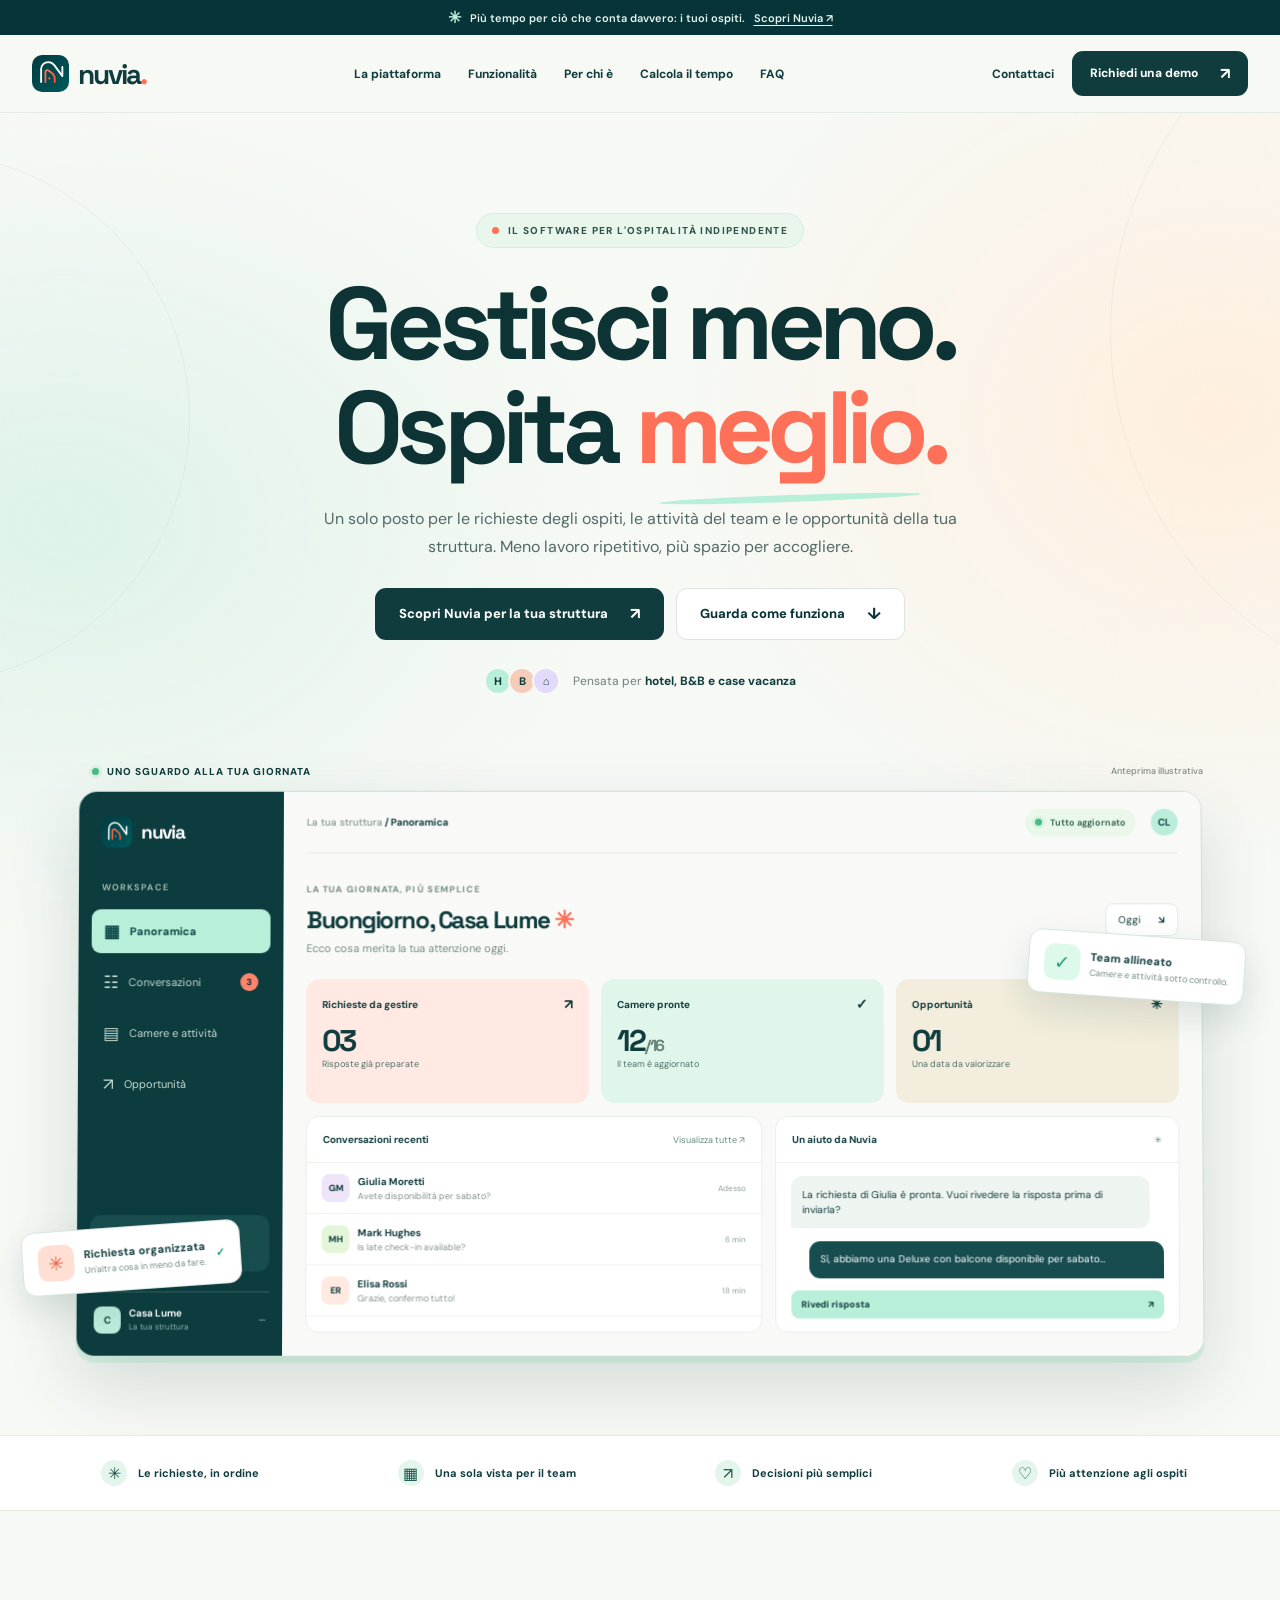
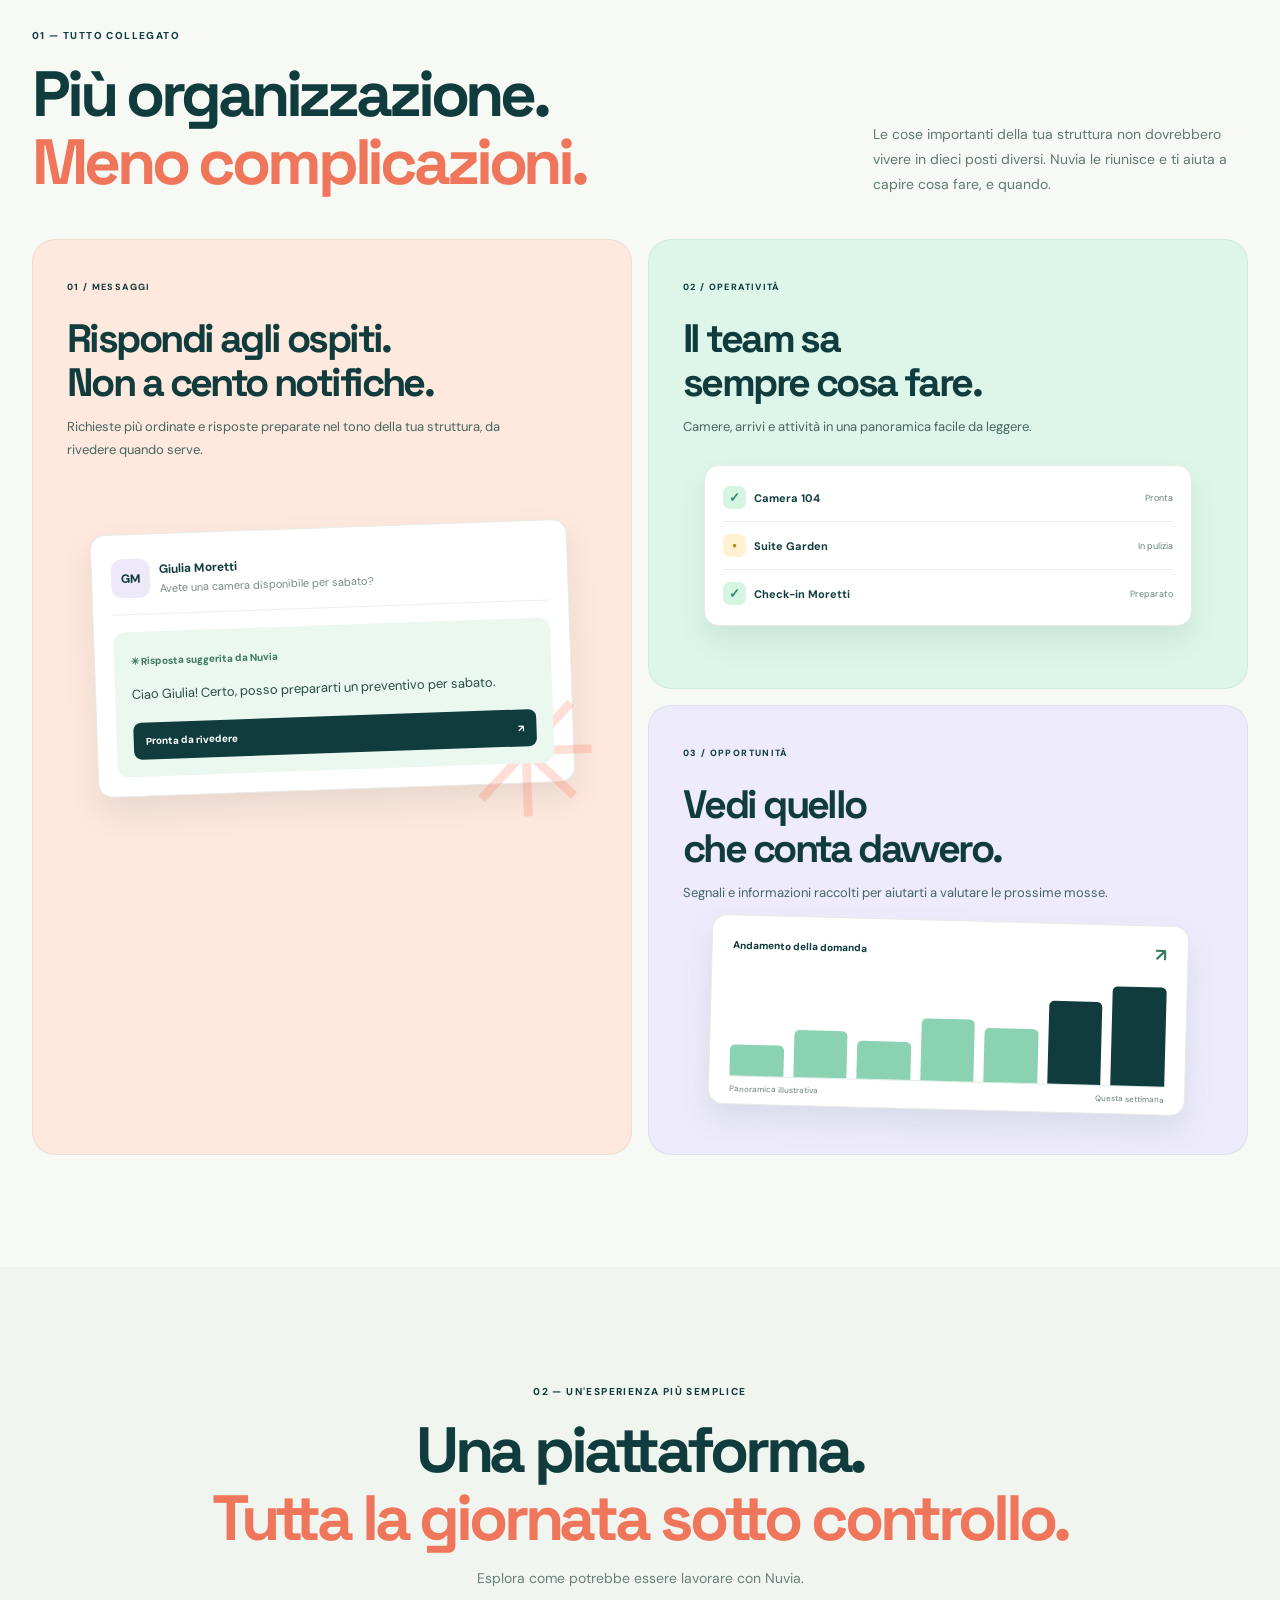
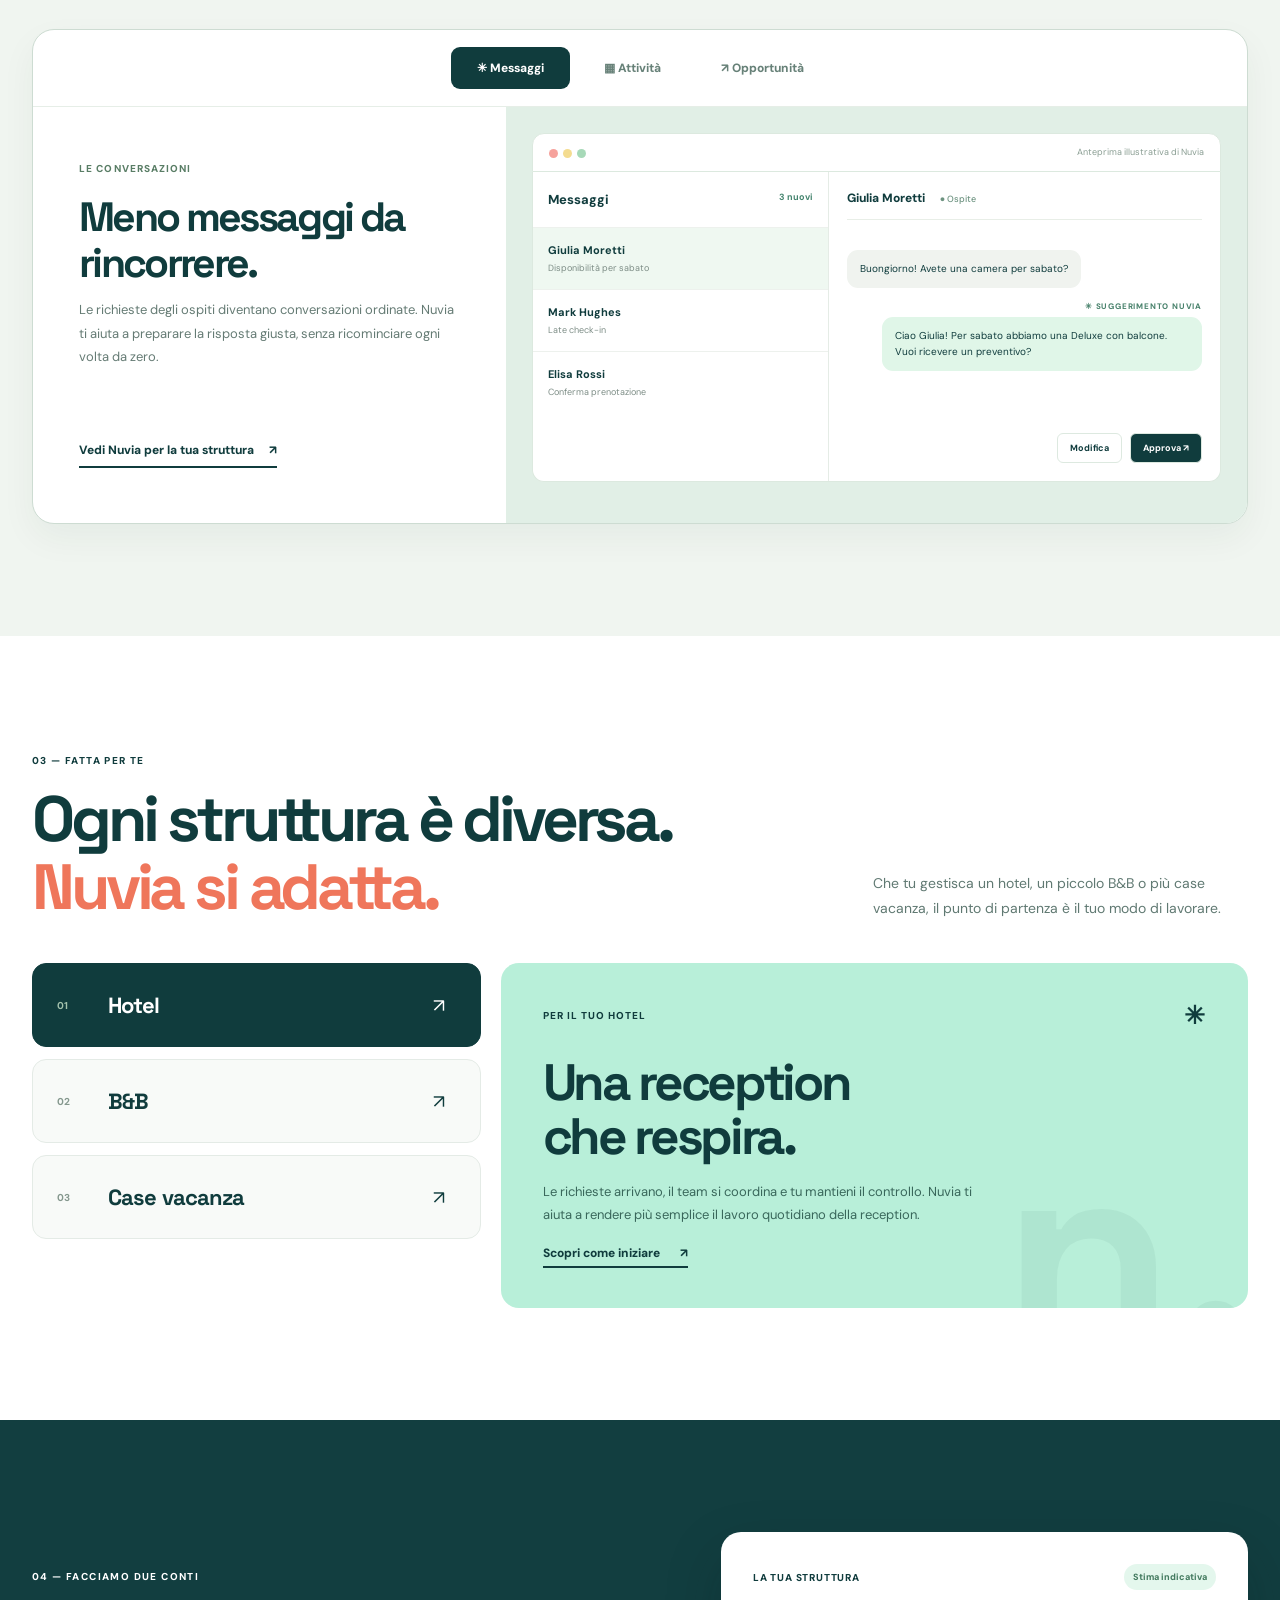
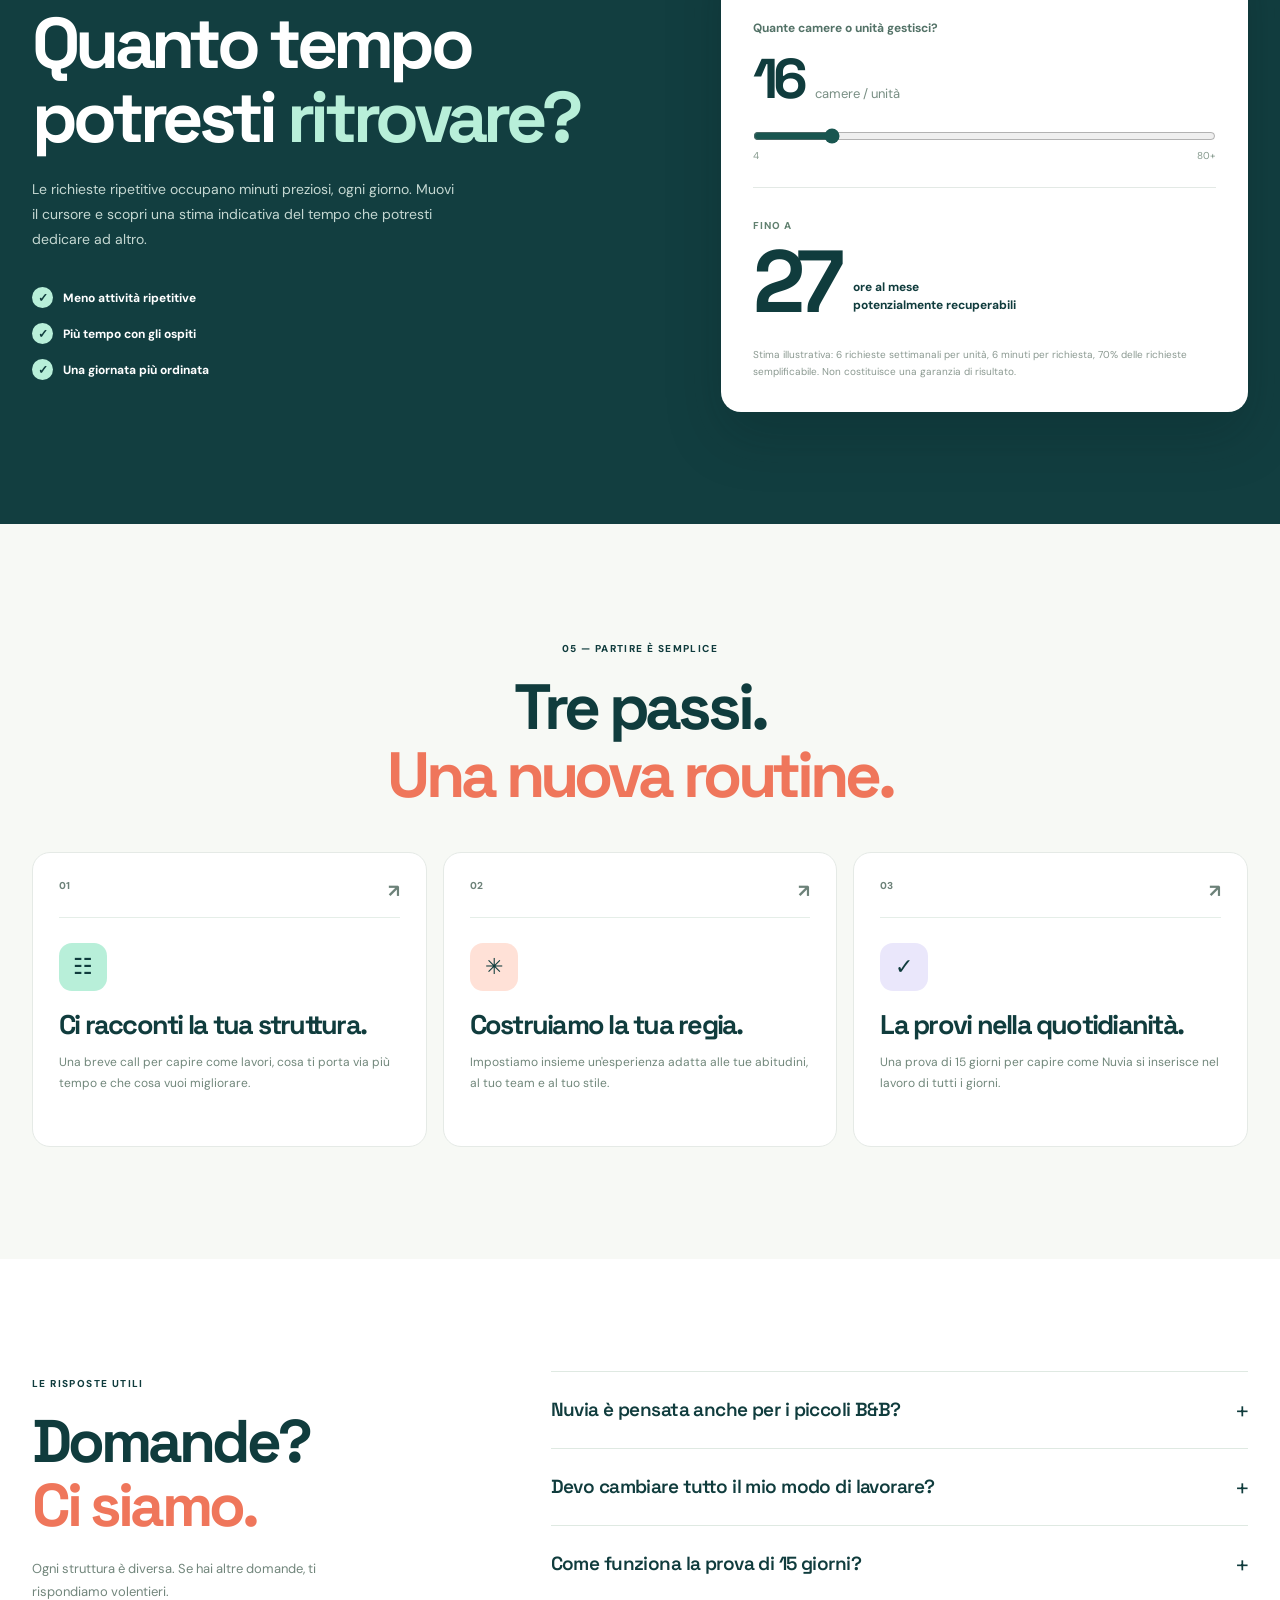
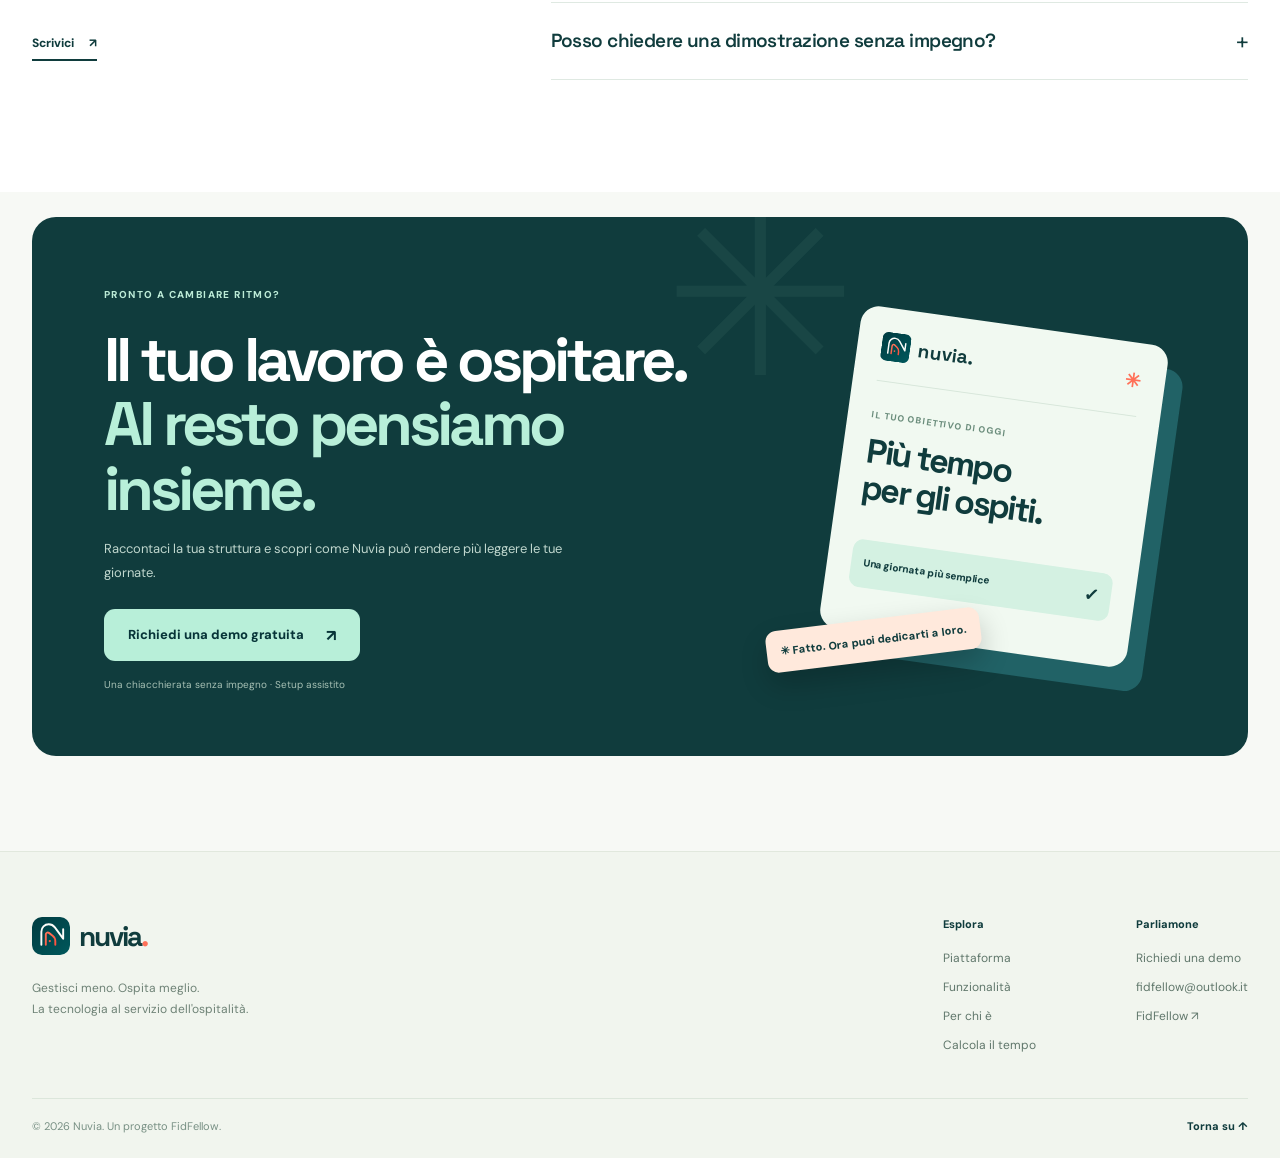
==== nuvia/index.html @ 6b087383 "feat(nuvia): complete Jet HR-inspired landing page redesign" ====
<!doctype html>
<html lang="it">
<head>
  <meta charset="utf-8">
  <meta name="viewport" content="width=device-width,initial-scale=1">
  <meta name="theme-color" content="#f7f9f5">
  <meta name="description" content="Nuvia semplifica la gestione di hotel, B&B e case vacanza. Meno richieste ripetitive, più tempo per i tuoi ospiti. Scopri la piattaforma e richiedi una demo.">
  <title>Nuvia — Gestisci meno. Ospita meglio.</title>
  <meta property="og:title" content="Nuvia — Gestisci meno. Ospita meglio.">
  <meta property="og:description" content="Una regia più semplice per messaggi, camere e attività della tua struttura.">
  <meta property="og:type" content="website">
  <link rel="icon" type="image/svg+xml" href="assets/nuvia-logo.svg">
  <link rel="preconnect" href="https://fonts.googleapis.com">
  <link rel="preconnect" href="https://fonts.gstatic.com" crossorigin>
  <link href="https://fonts.googleapis.com/css2?family=DM+Sans:wght@400;500;600;700;800&family=Space+Grotesk:wght@400;500;600;700&display=swap" rel="stylesheet">
  <style>
:root{--ink:#103c3d;--ink-deep:#073438;--text:#173c3f;--paper:#f7f9f5;--white:#fff;--coral:#ff7058;--mint:#b8efd9;--cream:#f7f4e7;--lilac:#e9e4fc;--muted:#627979;--line:#dce6e0;--radius:22px;--shadow:0 24px 80px rgba(4,45,45,.12)}
*{box-sizing:border-box}html{scroll-behavior:smooth;scroll-padding-top:100px}body{margin:0;color:var(--ink);background:var(--paper);font-family:'DM Sans',sans-serif;-webkit-font-smoothing:antialiased}button,input{font:inherit}button,a{-webkit-tap-highlight-color:transparent}a{color:inherit;text-decoration:none}button{cursor:pointer}button:focus-visible,a:focus-visible,input:focus-visible,summary:focus-visible{outline:3px solid var(--coral);outline-offset:4px}h1,h2,h3,p{margin-top:0}h1,h2,h3{font-family:'Space Grotesk',sans-serif;letter-spacing:-.065em}::selection{background:var(--mint);color:var(--ink)}.container{width:min(1220px,calc(100% - 64px));margin-inline:auto}.skip-link{position:absolute;left:12px;top:-65px;z-index:100;padding:12px 18px;background:white}.skip-link:focus{top:12px}.announcement{min-height:35px;display:flex;align-items:center;justify-content:center;gap:9px;padding:6px 20px;background:var(--ink-deep);color:#e5f4ed;font-size:11px;font-weight:600;text-align:center}.announcement a{text-decoration:underline;text-underline-offset:3px}.sparkle{color:var(--mint);font-size:16px}.header{height:78px;position:sticky;top:0;z-index:50;background:rgba(247,249,245,.95);border-bottom:1px solid #e3ebe4;backdrop-filter:blur(18px)}.nav-wrap{height:100%;display:flex;align-items:center;justify-content:space-between;gap:22px}.brand{display:inline-flex;align-items:center;gap:9px;flex-shrink:0}.brand img{display:block;border-radius:10px}.brand>span{font-family:'Space Grotesk',sans-serif;font-weight:700;font-size:28px;letter-spacing:-.075em}.brand-dot{color:var(--coral)}.site-nav{display:flex;align-items:center;gap:27px}.site-nav a,.nav-contact{font-size:12px;font-weight:700;white-space:nowrap}.site-nav a:hover,.nav-contact:hover,.footer a:hover{color:#ee644d}.nav-actions{display:flex;align-items:center;gap:18px}.button{display:inline-flex;align-items:center;justify-content:center;gap:22px;border:1px solid transparent;border-radius:11px;padding:12px 17px;font-size:12px;font-weight:800;line-height:1.2;transition:transform .2s,box-shadow .2s,background .2s;white-space:nowrap}.button:hover{transform:translateY(-2px);box-shadow:0 9px 20px rgba(2,38,37,.14)}.button span{font-size:16px}.button-dark{background:var(--ink);color:#fff}.button-light{background:var(--mint);color:var(--ink-deep)}.button-quiet{color:var(--ink-deep);border-color:var(--line);background:#fff}.button-large{min-height:52px;padding:14px 23px;font-size:13px}.menu-toggle{display:none}.hero{position:relative;padding-top:100px;overflow:hidden;background:radial-gradient(ellipse at 5% 31%,#def3e8 0,transparent 32%),radial-gradient(ellipse at 95% 23%,#ffefdf 0,transparent 31%),#f7f9f5}.hero-orbit{position:absolute;pointer-events:none;border:1px solid rgba(30,82,71,.06);border-radius:50%}.hero-orbit-1{width:530px;height:530px;left:-340px;top:40px}.hero-orbit-2{width:740px;height:740px;right:-570px;top:-150px}.hero-content{position:relative;z-index:1;max-width:990px;text-align:center}.eyebrow{font-size:10px;letter-spacing:.14em;font-weight:800}.hero-eyebrow{display:inline-flex;align-items:center;gap:9px;padding:10px 15px;background:#e8f6ec;border:1px solid #d6eedf;border-radius:99px;color:#31534b}.eyebrow-pip{width:7px;height:7px;border-radius:50%;background:var(--coral)}.hero h1{margin:24px 0 24px;font-size:clamp(57px,8vw,107px);line-height:1.02;font-weight:700;color:#0d3334}.hero h1>span{display:inline-block}.hero h1 em{font-style:normal;color:var(--coral);position:relative}.hero h1 em:after{content:'';position:absolute;bottom:-9px;left:8%;width:84%;height:7px;border-radius:100%;background:var(--mint);transform:rotate(-2deg)}.hero-subtitle{max-width:660px;margin:0 auto 27px;color:#526a67;font-size:16px;line-height:1.75}.hero-ctas{display:flex;justify-content:center;gap:12px;flex-wrap:wrap}.hero-note{display:flex;align-items:center;justify-content:center;gap:13px;margin:27px auto 0;color:#6e807b;font-size:12px}.hero-note strong{color:var(--ink)}.hero-note-icons{display:flex;padding-left:4px}.hero-note-icons span{display:grid;place-items:center;width:28px;height:28px;margin-left:-4px;border:2px solid var(--paper);border-radius:50%;color:var(--ink);background:var(--mint);font-weight:800;font-size:11px}.hero-note-icons span:nth-child(2){background:#f5cbba}.hero-note-icons span:nth-child(3){background:#e3d9fb}.visual-container{position:relative;z-index:2;margin-top:70px;padding:0 45px 80px;max-width:1300px}.visual-tag{display:flex;align-items:center;gap:8px;margin:0 0 12px 15px;font-size:10px;letter-spacing:.1em;font-weight:800}.illustrative{margin-left:auto;color:#7b8d84;font-size:9px;letter-spacing:0;font-weight:500}.live-dot{width:7px;height:7px;display:inline-block;flex-shrink:0;background:#46bb86;border-radius:50%;box-shadow:0 0 0 3px rgba(70,187,134,.1)}.app-window{display:grid;grid-template-columns:205px minmax(0,1fr);min-height:500px;border:1px solid #cdded6;border-radius:19px;background:#fff;box-shadow:0 28px 70px rgba(25,66,64,.16),0 6px 0 #daf5e4;overflow:hidden;transform:perspective(1800px) rotateX(1deg)}.app-sidebar{display:flex;flex-direction:column;gap:7px;padding:20px 13px;background:#0d3c3f;color:white}.app-sidebar-brand{display:flex;align-items:center;gap:9px;padding:5px 9px 27px;font-family:'Space Grotesk';font-size:19px;font-weight:700;letter-spacing:-.07em}.app-sidebar-brand img{border-radius:8px}.app-label{padding:0 10px 9px;color:#98b7aa;font-size:9px;letter-spacing:.12em;font-weight:700}.app-nav-item{display:flex;align-items:center;gap:10px;padding:11px 12px;border-radius:9px;font-size:11px;color:#c3d9d0}.app-nav-item.active{color:#0c4847;background:var(--mint);font-weight:800}.app-nav-icon{font-size:17px}.app-nav-item small{margin-left:auto;background:#fd846d;color:#102f31;border-radius:12px;padding:3px 6px;font-weight:800}.app-sidebar-spacer{flex:1}.app-side-help{display:flex;gap:9px;padding:12px;border-radius:11px;color:#bfd8ce;background:#184d4f;font-size:10px;line-height:1.45}.app-help-icon{font-size:22px;color:var(--mint)}.app-side-help strong{color:white}.app-account{display:flex;align-items:center;gap:8px;border-top:1px solid #346162;margin-top:13px;padding:14px 4px 2px;font-size:10px}.app-account-avatar,.toolbar-avatar{display:grid;place-items:center;width:27px;height:27px;border-radius:8px;color:#194744;background:#bbeddd;font-weight:800}.app-account span:nth-child(2){display:flex;flex-direction:column;gap:2px}.app-account small{color:#8ab3ab}.app-settings{margin-left:auto}.app-main{min-width:0;padding:0 23px 23px;background:#f9faf8}.app-toolbar{display:flex;justify-content:space-between;align-items:center;height:62px;border-bottom:1px solid #e4eae5;font-size:10px;font-weight:700}.breadcrumb{color:#81938d;font-weight:500}.app-toolbar-right{display:flex;gap:15px;align-items:center}.toolbar-pill{display:flex;align-items:center;gap:8px;padding:8px 10px;background:#e9f8eb;border-radius:99px;color:#3d6957;font-size:9px}.toolbar-avatar{border-radius:50%;font-size:10px}.app-greeting{display:flex;align-items:center;justify-content:space-between;margin:30px 0 24px}.app-overline{margin-bottom:9px;font-size:9px;letter-spacing:.12em;font-weight:800;color:#778e85}.app-greeting h2{margin:0 0 6px;font-size:24px;letter-spacing:-.06em}.app-greeting p{margin:0;font-size:11px;color:#768c82}.wave{color:var(--coral)}.app-today{align-self:center;padding:9px 12px;background:#fff;border:1px solid #e1e9e3;border-radius:8px;font-size:10px}.app-today b{margin-left:15px}.app-metrics{display:grid;grid-template-columns:repeat(3,minmax(0,1fr));gap:12px}.metric{display:flex;flex-direction:column;min-height:124px;padding:16px;border-radius:13px}.metric-coral{background:#ffe9e2}.metric-mint{background:#e1f6ea}.metric-cream{background:#f2eddd}.metric>span{display:flex;justify-content:space-between;align-items:center;font-size:10px;font-weight:700}.metric>span b{font-size:14px}.metric strong{margin:13px 0 2px;font-family:'Space Grotesk';font-size:30px;letter-spacing:-.06em;line-height:1}.metric strong span{font-size:16px;color:#64847b}.metric small{font-size:9px;color:#53716b}.app-bottom{display:grid;grid-template-columns:1.13fr 1fr;gap:13px;margin-top:13px}.app-conversations,.app-assistant{background:#fff;border:1px solid #e9efea;border-radius:13px;overflow:hidden;min-width:0}.app-panel-title{display:flex;align-items:center;justify-content:space-between;gap:8px;padding:16px;border-bottom:1px solid #edf0ed;font-size:10px}.app-panel-title>span{font-size:9px;color:#638c7c}.conversation-row{display:flex;align-items:center;gap:8px;padding:11px 15px;border-bottom:1px solid #f1f3f0}.conversation-row>span:nth-child(2){display:flex;flex-direction:column;gap:2px;min-width:0}.conversation-row b{font-size:10px}.conversation-row small{font-size:9px;color:#82918a;white-space:nowrap;overflow:hidden;text-overflow:ellipsis;max-width:200px}.guest-initials{display:grid;place-items:center;width:28px;height:28px;flex-shrink:0;border-radius:8px;font-size:9px;font-weight:800}.lilac{background:#eee5f8}.lime{background:#e4f6d8}.blush{background:#ffe9e1}.guest-time{margin-left:auto;font-size:8px;color:#8da096}.app-assistant{padding-bottom:13px}.assistant-message{max-width:89%;margin:13px 15px;padding:11px;border-radius:11px 11px 11px 0;background:#eef4ef;font-size:10px;line-height:1.5}.assistant-reply{max-width:88%;margin:0 15px 12px auto;padding:11px;border-radius:11px 11px 0 11px;background:#174d4f;color:#fff;font-size:10px;line-height:1.45}.assistant-action{display:flex;justify-content:space-between;margin:0 15px;padding:8px 10px;background:#b8efd9;border-radius:8px;font-size:9px;font-weight:800}.floating-card{position:absolute;display:flex;align-items:center;gap:10px;padding:13px 15px;background:#fff;border:1px solid #d6e6dd;border-radius:13px;box-shadow:0 14px 36px rgba(17,60,56,.13);font-size:11px}.floating-card-left{left:-10px;bottom:145px;transform:rotate(-4deg)}.floating-card-right{right:3px;top:170px;transform:rotate(4deg)}.floating-icon{display:grid;place-items:center;width:36px;height:36px;flex-shrink:0;border-radius:10px;background:#ffded3;color:#e76146;font-size:19px}.mint-icon{background:#ddf9e9;color:#209a71}.floating-card>span:nth-child(2){display:flex;flex-direction:column;gap:3px}.floating-card small{color:#758c80;font-size:9px}.floating-check{color:#1c9b70;font-weight:800}.quick-benefits{border-top:1px solid #e8eae3;border-bottom:1px solid #e8eae3;background:white}.quick-benefits-grid{display:grid;grid-template-columns:repeat(4,1fr);gap:10px;padding-block:24px}.quick-benefits-grid div{display:flex;gap:11px;align-items:center;justify-content:center;font-size:11px}.quick-benefits-grid span{display:grid;place-items:center;width:26px;height:26px;border-radius:50%;background:#e4f5eb;color:#17534b;font-size:16px}.section{padding:112px 0;scroll-margin-top:80px}.section-heading{margin-bottom:42px}.section-heading h2{font-size:clamp(39px,5vw,67px);line-height:1.06;margin:17px 0 0}.accent-type{color:#ef765b}.split-heading{display:grid;grid-template-columns:1.25fr .6fr;align-items:end;gap:60px}.split-heading>p{margin:0;color:#607972;font-size:14px;line-height:1.8}.feature-grid{display:grid;grid-template-columns:1fr 1fr;gap:16px}.feature-card{position:relative;overflow:hidden;min-height:450px;padding:34px 34px 0;border:1px solid rgba(18,75,59,.07);border-radius:23px}.feature-card-large{grid-row:span 2;min-height:750px}.coral-card{background:#ffe8dd}.mint-card{background:#def6ea}.lavender-card{background:#eeebfc}.feature-card-copy{position:relative;z-index:2}.feature-number{font-size:9px;letter-spacing:.15em;font-weight:800}.feature-card h3{margin:22px 0 12px;font-size:clamp(30px,3.1vw,43px);line-height:1.1}.feature-card p{max-width:450px;color:#446661;font-size:13px;line-height:1.75}.feature-visual{position:relative;background:white;border:1px solid #e9eae6;border-radius:15px;box-shadow:0 15px 30px rgba(34,82,75,.1)}.feature-message{width:90%;margin:65px auto 0;padding:19px;transform:rotate(-2deg)}.mini-message{display:flex;align-items:center;gap:9px;border-bottom:1px solid #eef0ec;padding:5px 0 16px}.mini-avatar{display:grid;place-items:center;width:39px;height:39px;border-radius:11px;background:#eee9f9;font-size:12px;font-weight:800}.mini-message>div:nth-child(2){display:flex;flex-direction:column;gap:4px}.mini-message b{font-size:12px}.mini-message small{font-size:11px;color:#768a81}.mini-answer{margin-top:17px;padding:17px;border-radius:12px;background:#ebf8f0}.mini-answer>span{color:#3d7b5f;font-size:10px;font-weight:800}.mini-answer p{font-size:13px;color:#2a4c42;line-height:1.7;margin:14px 0 17px}.mini-answer-action{display:flex;justify-content:space-between;background:var(--ink);color:#fff;font-size:10px;font-weight:800;border-radius:8px;padding:12px}.feature-card-large .feature-visual:after{content:'✳';position:absolute;right:-28px;bottom:-90px;font-size:180px;color:rgba(255,111,80,.23);z-index:-1}.mini-tasks{margin:26px auto 0;width:92%;padding:8px 18px}.mini-tasks>div{display:flex;align-items:center;gap:8px;border-bottom:1px solid #e7eee8;padding:12px 0}.mini-tasks>div:last-child{border-bottom:0}.mini-tasks span{display:grid;place-items:center;width:23px;height:23px;border-radius:7px;background:#d5f5e2;color:#248b6a;font-size:13px;font-weight:800}.mini-tasks span.pending{background:#fff1d1;color:#b38a22}.mini-tasks b{font-size:11px}.mini-tasks small{margin-left:auto;color:#648275;font-size:9px}.chart-mini{max-width:90%;margin:15px auto 0;padding:17px 20px 10px;transform:rotate(1.5deg)}.chart-heading,.chart-footer{display:flex;justify-content:space-between;align-items:center;font-size:10px;font-weight:800}.chart-heading b{font-size:18px;color:#387d5e}.bar-chart{height:105px;margin-top:15px;display:flex;align-items:end;justify-content:space-between;gap:10px;border-bottom:1px solid #dfebe6}.bar-chart i{width:100%;height:var(--h);background:#8bd2b3;border-radius:5px 5px 0 0}.bar-chart i:nth-last-child(-n+2){background:var(--ink)}.chart-footer{font-size:8px;color:#7d9085;margin-top:7px;font-weight:500}.center-heading{text-align:center}.center-heading p{margin:16px 0 0;color:#688078;font-size:14px}.product-section{background:#f0f5f0}.product-demo{overflow:hidden;border-radius:22px;border:1px solid #cddcd2;background:white;box-shadow:0 14px 35px rgba(15,60,43,.05)}.product-tabs{display:flex;justify-content:center;gap:8px;padding:17px;border-bottom:1px solid #e6eee7}.product-tab{border:0;background:transparent;border-radius:9px;padding:13px 26px;font-size:12px;font-weight:800;color:#678178}.product-tab:hover{background:#f0f6f1}.product-tab.selected{color:white;background:var(--ink)}.product-demo-inner{display:grid;grid-template-columns:.78fr 1.22fr;min-height:416px}.demo-copy{padding:55px 46px;display:flex;flex-direction:column;align-items:flex-start}.demo-label{font-size:10px;letter-spacing:.11em;font-weight:800;color:#597d65}.demo-copy h3{margin:20px 0 12px;font-size:clamp(31px,3.2vw,46px);line-height:1.12}.demo-copy p{font-size:13px;line-height:1.8;color:#657b74}.text-link{display:inline-flex;align-items:center;gap:15px;border-bottom:2px solid var(--ink);padding-bottom:8px;font-size:12px;font-weight:800}.demo-copy .text-link{margin-top:auto}.demo-screen{align-self:stretch;padding:26px;background:#e1efe6}.demo-screen-top{height:39px;padding:0 16px;display:flex;justify-content:space-between;align-items:center;background:#fff;border:1px solid #dce9df;border-radius:12px 12px 0 0}.circle{display:inline-block;width:9px;height:9px;border-radius:50%;margin-right:5px}.coral-circle{background:#f6a29c}.yellow-circle{background:#f4dc90}.green-circle{background:#a7d9b8}.demo-screen-top small{font-size:9px;color:#8a9e93}.demo-screen-content{height:310px;overflow:hidden;background:#fff;border:1px solid #dce9df;border-top:0;border-radius:0 0 12px 12px}.conversation-preview{display:grid;grid-template-columns:43% 57%;height:100%}.conversation-preview-list{border-right:1px solid #e5ece6}.conversation-preview-list>strong{display:flex;justify-content:space-between;padding:19px 15px;font-size:13px}.conversation-preview-list>strong span{color:#44846e;font-size:9px}.preview-list-item{display:flex;flex-direction:column;gap:5px;padding:15px;border-top:1px solid #edf1ed}.preview-list-item.selected{background:#eff8f1}.preview-list-item b{font-size:11px}.preview-list-item small{color:#7d8d86;font-size:9px}.conversation-preview-chat{padding:18px;display:flex;flex-direction:column}.chat-contact{padding-bottom:13px;border-bottom:1px solid #e8eee7;font-size:12px;font-weight:800}.chat-contact span{margin-left:12px;color:#6d9380;font-size:9px;font-weight:500}.guest-message,.nuvia-message{max-width:90%;padding:11px 13px;border-radius:11px;font-size:10px;line-height:1.6}.guest-message{margin-top:30px;background:#f0f3ef;align-self:flex-start}.suggestion-label{margin-top:13px;font-size:8px;letter-spacing:.1em;color:#49826c;font-weight:800;align-self:flex-end}.nuvia-message{align-self:flex-end;margin-top:6px;background:#e0f6e8}.chat-buttons{display:flex;align-self:flex-end;gap:8px;margin-top:auto}.chat-buttons span{border:1px solid #dde9e0;border-radius:6px;padding:8px 12px;font-size:9px;font-weight:700}.chat-buttons span:last-child{background:var(--ink);color:white}.table-preview{padding:17px}.table-preview h4{margin:0 0 5px;font-size:16px;font-family:'Space Grotesk'}.table-preview>p{margin:0 0 15px;font-size:10px;color:#7a8f85}.table-row{display:grid;grid-template-columns:1fr 1fr auto;align-items:center;gap:8px;padding:15px;border-radius:9px;margin-bottom:7px;background:#f5f8f4;font-size:11px}.table-row strong{font-weight:700}.table-row small{font-size:10px;color:#70857b}.table-row em{padding:5px 7px;border-radius:6px;font-size:9px;font-style:normal;background:#ddf5e5;color:#2a7d58}.table-row em.pending{background:#fff2d6;color:#9c743c}.insights-preview{height:100%;display:flex;flex-direction:column;padding:20px}.insights-preview h4{font-family:'Space Grotesk';font-size:18px;letter-spacing:-.05em;margin:0 0 5px}.insights-preview p{font-size:11px;color:#7c9188}.insight-badge{display:inline-block;align-self:flex-start;background:#e1f6e7;color:#327454;padding:8px 10px;border-radius:8px;font-size:10px;font-weight:800}.insights-chart{height:130px;display:flex;align-items:flex-end;gap:14px;margin-top:15px;border-bottom:1px solid #dbe8df}.insights-chart i{height:var(--h);flex:1;background:#b4e5cb;border-radius:7px 7px 0 0}.insights-chart i:last-child{background:var(--ink)}.insights-preview>small{margin-top:9px;color:#809387;font-size:9px}.audience-section{background:#fff}.audience-layout{display:grid;grid-template-columns:.75fr 1.25fr;gap:20px}.audience-options{display:flex;flex-direction:column;gap:12px}.audience-tab{display:grid;grid-template-columns:42px 1fr 23px;align-items:center;gap:9px;width:100%;padding:27px 24px;text-align:left;border-radius:14px;border:1px solid #e4ebe6;background:#f8faf8;color:var(--ink);transition:.2s}.audience-tab>span:first-child{font-size:10px;font-weight:700;color:#84978d}.audience-tab strong{font-family:'Space Grotesk';font-size:22px;letter-spacing:-.04em}.audience-arrow{font-size:19px}.audience-tab.selected{background:var(--ink);color:#fff;border-color:var(--ink)}.audience-tab.selected>span:first-child{color:#a3c2ad}.audience-tab:hover{transform:translateX(3px)}.audience-result{position:relative;min-height:345px;overflow:hidden;padding:36px 42px;background:var(--mint);border-radius:18px}.result-top{display:flex;justify-content:space-between;align-items:center;font-size:10px;font-weight:800;letter-spacing:.1em}.result-top span:last-child{font-size:25px}.audience-result h3{position:relative;z-index:1;max-width:390px;margin:24px 0 17px;font-size:clamp(36px,4vw,55px);line-height:1.04}.audience-result p{position:relative;z-index:1;max-width:440px;color:#39675b;font-size:13px;line-height:1.8}.audience-result>a{position:relative;z-index:1;display:inline-flex;gap:20px;font-weight:800;font-size:12px;border-bottom:2px solid var(--ink);padding:5px 0}.audience-decoration{position:absolute;right:-9px;bottom:-85px;font-family:'Space Grotesk';font-size:280px;color:rgba(7,60,61,.055);font-weight:700;line-height:1}.saving-section{background:#123e40;color:white}.savings-grid{display:grid;grid-template-columns:1fr .88fr;gap:90px;align-items:center}.saving-copy h2{margin:22px 0;font-size:clamp(48px,5.6vw,75px);line-height:1.03}.saving-copy h2 span{color:var(--mint)}.saving-copy>p{max-width:430px;color:#c5d8d2;font-size:14px;line-height:1.8}.saving-points{display:flex;flex-direction:column;gap:15px;margin-top:35px;font-size:12px;font-weight:700}.saving-points div{display:flex;align-items:center;gap:10px}.saving-points span{display:grid;place-items:center;width:21px;height:21px;background:var(--mint);border-radius:50%;font-weight:800;color:var(--ink)}.saving-calculator{padding:32px;border-radius:20px;background:white;color:var(--ink);box-shadow:0 24px 56px rgba(1,29,29,.22)}.calc-top{display:flex;justify-content:space-between;gap:12px;align-items:center;margin-bottom:30px;font-size:10px;font-weight:800;letter-spacing:.08em}.calc-pill{background:#e4f7ed;color:#437a5f;padding:7px 9px;border-radius:99px;font-size:9px;letter-spacing:0}.saving-calculator label{display:block;color:#537267;font-size:12px;font-weight:700}.room-counter{display:flex;align-items:baseline;gap:11px;margin-top:7px}.room-counter #room-count{font-family:'Space Grotesk';font-size:56px;font-weight:700;letter-spacing:-.08em}.room-counter span:last-child{font-size:13px;color:#788e83}input[type=range]{width:100%;margin:14px 0 5px;accent-color:#195650;cursor:pointer}.range-end{display:flex;justify-content:space-between;font-size:10px;color:#85998d}.calc-result{border-top:1px solid #e3e9e5;margin-top:25px;padding-top:25px}.calc-result>span{font-size:10px;font-weight:800;letter-spacing:.1em;color:#618170}.calc-result>div{display:flex;align-items:end;gap:16px}.calc-result strong{font-family:'Space Grotesk';font-size:88px;line-height:1.1;letter-spacing:-.09em}.calc-result div span{padding-bottom:17px;font-size:12px;line-height:1.5;font-weight:700}.saving-calculator>p{margin:15px 0 0;font-size:10px;line-height:1.7;color:#8b9991}.steps-section{background:#f7f9f5}.steps-grid{display:grid;grid-template-columns:repeat(3,1fr);gap:16px}.step{min-height:295px;padding:26px;border-radius:18px;border:1px solid #e5eae6;background:white}.step-number{display:flex;justify-content:space-between;border-bottom:1px solid #e5eee8;padding-bottom:14px;color:#6d8279;font-size:10px;font-weight:800}.step-number>span{font-size:18px}.step-icon{display:grid;place-items:center;width:48px;height:48px;margin-top:25px;background:var(--mint);border-radius:13px;font-size:22px}.step:nth-child(2) .step-icon{background:#ffe1d7}.step:nth-child(3) .step-icon{background:#eae7fb}.step h3{margin:19px 0 12px;font-size:27px;line-height:1.12}.step p{margin:0;color:#71877b;font-size:12px;line-height:1.75}.faq-section{background:#fff}.faq-layout{display:grid;grid-template-columns:.75fr 1.25fr;gap:100px}.faq-heading h2{font-size:clamp(44px,4.7vw,62px);line-height:1.07;margin:18px 0}.faq-heading>p{max-width:300px;color:#72867c;font-size:13px;line-height:1.8;margin-bottom:28px}.faq-list details{border-bottom:1px solid #dfe9e2}.faq-list details:first-child{border-top:1px solid #dfe9e2}.faq-list summary{display:flex;justify-content:space-between;gap:20px;align-items:center;list-style:none;cursor:pointer;padding:23px 0;font-family:'Space Grotesk';letter-spacing:-.03em;font-size:19px;font-weight:600}.faq-list summary::-webkit-details-marker{display:none}.faq-list summary>span{font-family:'DM Sans';font-size:23px;font-weight:400;transition:transform .2s}.faq-list details[open] summary>span{transform:rotate(45deg)}.faq-list details>p{max-width:650px;margin:0 0 22px;font-size:13px;line-height:1.75;color:#627b6e}.demo-outer{padding-top:25px;padding-bottom:95px}.final-cta{position:relative;display:grid;grid-template-columns:1.3fr .7fr;gap:30px;min-height:460px;padding:65px 72px;overflow:hidden;background:var(--ink);color:#fff;border-radius:24px}.final-star{position:absolute;top:-70px;left:52%;font-size:230px;color:rgba(175,238,206,.06)}.final-copy{position:relative;z-index:2}.final-copy>.eyebrow{color:#bcebd7}.final-copy h2{margin:25px 0 16px;font-size:clamp(44px,4.8vw,66px);line-height:1.05}.final-copy h2 em{font-style:normal;color:var(--mint)}.final-copy>p{max-width:460px;color:#c0d7ce;font-size:13px;line-height:1.8;margin-bottom:25px}.final-copy>small{display:block;margin-top:17px;font-size:10px;color:#a6c0b4}.final-art{display:flex;align-items:center;justify-content:center;position:relative;min-width:0}.art-main{position:relative;width:310px;height:325px;padding:24px;border-radius:18px;background:#f1f9f1;color:var(--ink);transform:rotate(8deg);box-shadow:18px 22px 0 #216266}.art-header{display:flex;align-items:center;gap:8px;padding-bottom:20px;border-bottom:1px solid #d8e7db;font-family:'Space Grotesk';font-size:19px;font-weight:700}.art-header i{margin-left:auto;color:var(--coral);font-style:normal}.art-label{margin:28px 0 12px;font-size:9px;font-weight:800;letter-spacing:.1em;color:#6b8d7c}.art-main>strong{display:block;font-size:34px;font-family:'Space Grotesk';line-height:1.1;letter-spacing:-.07em}.art-progress{display:flex;justify-content:space-between;align-items:center;margin-top:32px;padding:12px;background:#d4f1e2;border-radius:10px;font-size:10px;font-weight:800}.art-progress b{font-size:18px}.art-bubble{position:absolute;bottom:30px;left:-45px;padding:14px;background:#ffe9dc;color:var(--ink);box-shadow:0 13px 29px rgba(0,0,0,.2);transform:rotate(-7deg);border-radius:11px;font-size:11px;font-weight:800}.footer{background:#f1f5ee;border-top:1px solid #e1e8dd}.footer-main{display:flex;justify-content:space-between;gap:60px;padding:65px 0 45px}.footer-brand>p{color:#6e8276;line-height:1.7;font-size:12px;margin:18px 0 0}.footer-links{display:flex;gap:100px}.footer-links>div{display:flex;flex-direction:column;gap:13px}.footer-links>div>span{font-size:11px;font-weight:800;margin-bottom:6px}.footer-links a{font-size:12px;color:#60776b}.footer-bottom{display:flex;justify-content:space-between;align-items:center;border-top:1px solid #dce6db;padding:20px 0 25px;color:#789084;font-size:11px}.footer-bottom a{font-weight:800;color:var(--ink)}
@media(max-width:1120px){.site-nav{gap:15px}.site-nav a{font-size:11px}.nav-contact{display:none}.container{width:min(1220px,calc(100% - 48px))}.app-window{grid-template-columns:170px 1fr}.app-main{padding:0 15px 15px}.app-greeting h2{font-size:21px}.feature-card-large{min-height:650px}.savings-grid{gap:45px}}
@media(max-width:880px){.header{height:70px}.site-nav{display:none;position:absolute;left:0;right:0;top:70px;padding:18px 24px 25px;background:var(--paper);box-shadow:0 18px 22px rgba(9,53,45,.12);border-bottom:1px solid #dce9df;flex-direction:column;align-items:stretch;gap:0}.site-nav.open{display:flex}.site-nav a{padding:14px 2px;border-bottom:1px solid #e6eee7;font-size:14px}.nav-actions{margin-left:auto}.menu-toggle{display:flex;flex-direction:column;justify-content:center;gap:5px;width:42px;height:42px;background:white;border:1px solid #dce9df;border-radius:10px;padding:10px}.menu-toggle span{width:100%;height:2px;border-radius:2px;background:var(--ink);transition:transform .2s}.menu-toggle[aria-expanded=true] span:first-child{transform:translateY(3.5px) rotate(45deg)}.menu-toggle[aria-expanded=true] span:last-child{transform:translateY(-3.5px) rotate(-45deg)}.hero{padding-top:70px}.app-window{grid-template-columns:140px 1fr}.app-sidebar{padding:15px 7px}.app-nav-item{font-size:10px;gap:4px}.app-sidebar-brand{font-size:16px}.app-greeting{margin:20px 0}.app-greeting h2{font-size:19px}.app-metrics{gap:7px}.metric{padding:13px}.metric>span{font-size:9px}.app-bottom{gap:7px}.floating-card{display:none}.split-heading,.faq-layout{grid-template-columns:1fr;gap:18px}.split-heading>p{max-width:620px}.savings-grid{grid-template-columns:1fr}.saving-copy h2{max-width:570px}.saving-points{flex-direction:row;gap:19px;flex-wrap:wrap}.saving-calculator{max-width:620px;width:100%;margin:auto}.feature-card{padding:27px 27px 0}.feature-card-large{min-height:620px}.final-cta{padding:55px 40px}.final-art{transform:scale(.78);transform-origin:right center}.faq-layout{gap:30px}}
@media(max-width:650px){.container{width:calc(100% - 36px)}.announcement{font-size:10px;line-height:1.3;padding:6px 12px}.announcement a{display:none}.nav-demo{font-size:11px;padding:10px 12px;gap:7px}.brand img{width:33px;height:33px}.brand>span{font-size:25px}.hero{padding-top:55px}.hero-eyebrow{font-size:9px;letter-spacing:.065em}.hero h1{font-size:clamp(46px,10vw,67px);margin:25px 0 19px}.hero-subtitle{font-size:14px;line-height:1.65}.hero-ctas{flex-direction:column;align-items:stretch;max-width:380px;margin:auto}.hero-ctas .button{white-space:normal;justify-content:space-between}.hero-note{font-size:11px;flex-direction:column;gap:7px}.visual-container{padding:0 0 43px;margin-top:45px;width:calc(100% - 24px)}.visual-tag{margin-left:8px;font-size:8px}.illustrative{font-size:8px}.app-window{display:block;min-height:0;border-radius:12px;transform:none}.app-sidebar{display:none}.app-main{padding:0 11px 13px}.app-toolbar{height:45px;font-size:9px}.toolbar-pill{font-size:8px;padding:5px}.app-greeting{margin:20px 0}.app-greeting h2{font-size:19px}.app-greeting p{font-size:10px}.app-today{display:none}.app-metrics{gap:6px}.metric{min-height:96px;padding:9px}.metric>span{font-size:8px}.metric>span b{display:none}.metric strong{font-size:25px;margin:10px 0 4px}.metric strong span{font-size:12px}.metric small{font-size:8px;line-height:1.4}.app-bottom{grid-template-columns:1fr}.app-assistant{display:none}.quick-benefits-grid{grid-template-columns:1fr 1fr;gap:17px;padding-block:22px}.quick-benefits-grid div{justify-content:flex-start;font-size:10px;gap:7px}.quick-benefits-grid span{width:24px;height:24px;font-size:14px;flex-shrink:0}.section{padding:75px 0}.section-heading{margin-bottom:27px}.section-heading h2{font-size:clamp(37px,9vw,52px)}.feature-grid{grid-template-columns:1fr}.feature-card,.feature-card-large{min-height:415px;padding:25px 24px 0;grid-row:auto}.feature-card-large{min-height:510px}.feature-card h3{font-size:34px}.feature-card p{font-size:12px}.feature-message{margin-top:25px;width:100%}.product-tabs{padding:12px 8px;gap:4px}.product-tab{padding:10px 9px;font-size:10px}.product-demo-inner{grid-template-columns:1fr}.demo-copy{padding:26px 22px}.demo-copy h3{font-size:33px;margin:13px 0}.demo-copy .text-link{margin-top:10px}.demo-screen{padding:10px}.demo-screen-content{height:250px}.conversation-preview{grid-template-columns:41% 59%}.conversation-preview-list>strong{font-size:10px;padding:12px 7px}.conversation-preview-list>strong span{font-size:8px}.preview-list-item{padding:12px 7px}.preview-list-item b{font-size:9px}.preview-list-item small{font-size:8px}.conversation-preview-chat{padding:10px}.chat-contact{font-size:10px}.chat-contact span{display:none}.guest-message,.nuvia-message{font-size:9px;padding:8px}.guest-message{margin-top:18px}.chat-buttons span{padding:7px 9px}.audience-layout{grid-template-columns:1fr}.audience-options{flex-direction:row;gap:7px}.audience-tab{display:flex;justify-content:center;flex:1;padding:15px 7px;gap:0}.audience-tab strong{font-size:14px}.audience-tab>span:first-child,.audience-arrow{display:none}.audience-result{padding:30px 25px;min-height:330px}.audience-result h3{font-size:43px}.savings-grid{gap:25px}.saving-copy h2{font-size:51px}.saving-points{gap:10px;flex-direction:column}.saving-calculator{padding:25px}.calc-result strong{font-size:74px}.steps-grid{grid-template-columns:1fr;gap:12px}.step{min-height:0;padding:24px}.step h3{font-size:26px}.faq-heading h2{font-size:49px}.faq-list summary{font-size:17px}.demo-outer{padding-top:0;padding-bottom:70px}.final-cta{grid-template-columns:1fr;min-height:0;padding:43px 25px 35px}.final-copy h2{font-size:44px}.final-art{height:240px;transform:scale(.65);transform-origin:center top;margin-top:20px}.footer-main{flex-direction:column;gap:35px;padding:45px 0}.footer-links{gap:45px}.footer-bottom{gap:20px;align-items:flex-start}.footer-bottom span{max-width:200px}}
@media(max-width:370px){.nav-demo{font-size:10px;padding:9px}.hero h1{font-size:44px}.hero-eyebrow{font-size:8px}.app-metrics .metric{padding:7px}.metric small{font-size:7px}.quick-benefits-grid div{font-size:9px}.feature-card h3{font-size:30px}.product-tab{font-size:9px}}
@media(prefers-reduced-motion:reduce){html{scroll-behavior:auto}*,*:before,*:after{transition:none!important;animation:none!important}}

</style>
  
</head>
<body>
<a class="skip-link" href="#main">Vai al contenuto</a>
<div class="announcement"><span class="sparkle">✳</span> Più tempo per ciò che conta davvero: i tuoi ospiti. <a href="#demo">Scopri Nuvia <span aria-hidden="true">↗</span></a></div>
<header class="header" id="top">
  <div class="container nav-wrap">
    <a href="#top" class="brand" aria-label="Nuvia, torna all'inizio"><img src="data:image/svg+xml,%3Csvg%20xmlns%3D%22http%3A//www.w3.org/2000/svg%22%20viewBox%3D%220%200%20256%20256%22%20role%3D%22img%22%20aria-labelledby%3D%22nuvia-title%22%3E%0A%3Ctitle%20id%3D%22nuvia-title%22%3ENuvia%3C/title%3E%0A%3Cdefs%3E%3ClinearGradient%20id%3D%22nuvia-bg%22%20x1%3D%2222%22%20y1%3D%2215%22%20x2%3D%22237%22%20y2%3D%22245%22%20gradientUnits%3D%22userSpaceOnUse%22%3E%3Cstop%20stop-color%3D%22%23003E43%22/%3E%3Cstop%20offset%3D%221%22%20stop-color%3D%22%2300565A%22/%3E%3C/linearGradient%3E%3ClinearGradient%20id%3D%22nuvia-coral%22%20x1%3D%2288%22%20y1%3D%22104%22%20x2%3D%22157%22%20y2%3D%22189%22%20gradientUnits%3D%22userSpaceOnUse%22%3E%3Cstop%20stop-color%3D%22%23FF765B%22/%3E%3Cstop%20offset%3D%221%22%20stop-color%3D%22%23FF4F3D%22/%3E%3C/linearGradient%3E%3C/defs%3E%0A%3Crect%20width%3D%22256%22%20height%3D%22256%22%20rx%3D%2254%22%20fill%3D%22url%28%23nuvia-bg%22/%3E%0A%3Cpath%20d%3D%22M63%20187V99c0-28%2022-50%2050-50%2016%200%2031%208%2041%2021l56%2076V83%22%20fill%3D%22none%22%20stroke%3D%22%23FBFCF9%22%20stroke-width%3D%2213%22%20stroke-linecap%3D%22round%22%20stroke-linejoin%3D%22round%22/%3E%0A%3Cpath%20d%3D%22M93%20187v-69c0-11%2012-17%2021-11l25%2019c12%209%2018%2022%2018%2037v24%22%20fill%3D%22none%22%20stroke%3D%22url%28%23nuvia-coral%29%22%20stroke-width%3D%2213%22%20stroke-linecap%3D%22round%22%20stroke-linejoin%3D%22round%22/%3E%0A%3Ccircle%20cx%3D%22120%22%20cy%3D%22162%22%20r%3D%227.5%22%20fill%3D%22%23FF5B45%22/%3E%0A%3C/svg%3E%0A" width="37" height="37" alt="" aria-hidden="true"><span>nuvia<span class="brand-dot">.</span></span></a>
    <nav class="site-nav" id="site-nav" aria-label="Navigazione principale">
      <a href="#piattaforma">La piattaforma</a><a href="#funzionalita">Funzionalità</a><a href="#strutture">Per chi è</a><a href="#risparmio">Calcola il tempo</a><a href="#domande">FAQ</a>
    </nav>
    <div class="nav-actions"><a class="nav-contact" href="mailto:fidfellow@outlook.it?subject=Informazioni%20Nuvia">Contattaci</a><a href="#demo" class="button button-dark nav-demo">Richiedi una demo <span aria-hidden="true">↗</span></a></div>
    <button class="menu-toggle" id="menu-toggle" type="button" aria-controls="site-nav" aria-expanded="false" aria-label="Apri il menu"><span></span><span></span></button>
  </div>
</header>
<main id="main">
  <section class="hero" aria-labelledby="hero-title">
    <div class="hero-orbit hero-orbit-1" aria-hidden="true"></div><div class="hero-orbit hero-orbit-2" aria-hidden="true"></div>
    <div class="container hero-content">
      <div class="eyebrow hero-eyebrow"><span class="eyebrow-pip"></span> IL SOFTWARE PER L'OSPITALITÀ INDIPENDENTE</div>
      <h1 id="hero-title">Gestisci meno.<br><span>Ospita <em>meglio.</em></span></h1>
      <p class="hero-subtitle">Un solo posto per le richieste degli ospiti, le attività del team e le opportunità della tua struttura. Meno lavoro ripetitivo, più spazio per accogliere.</p>
      <div class="hero-ctas"><a class="button button-dark button-large" href="#demo">Scopri Nuvia per la tua struttura <span aria-hidden="true">↗</span></a><a class="button button-quiet button-large" href="#piattaforma">Guarda come funziona <span aria-hidden="true">↓</span></a></div>
      <div class="hero-note"><div class="hero-note-icons" aria-hidden="true"><span>H</span><span>B</span><span>⌂</span></div><span>Pensata per <strong>hotel, B&B e case vacanza</strong></span></div>
    </div>
    <div class="container visual-container" id="piattaforma">
      <div class="visual-tag"><span class="live-dot"></span> UNO SGUARDO ALLA TUA GIORNATA <span class="illustrative">Anteprima illustrativa</span></div>
      <div class="app-window" aria-label="Anteprima illustrativa della dashboard Nuvia">
        <aside class="app-sidebar">
          <div class="app-sidebar-brand"><img src="data:image/svg+xml,%3Csvg%20xmlns%3D%22http%3A//www.w3.org/2000/svg%22%20viewBox%3D%220%200%20256%20256%22%20role%3D%22img%22%20aria-labelledby%3D%22nuvia-title%22%3E%0A%3Ctitle%20id%3D%22nuvia-title%22%3ENuvia%3C/title%3E%0A%3Cdefs%3E%3ClinearGradient%20id%3D%22nuvia-bg%22%20x1%3D%2222%22%20y1%3D%2215%22%20x2%3D%22237%22%20y2%3D%22245%22%20gradientUnits%3D%22userSpaceOnUse%22%3E%3Cstop%20stop-color%3D%22%23003E43%22/%3E%3Cstop%20offset%3D%221%22%20stop-color%3D%22%2300565A%22/%3E%3C/linearGradient%3E%3ClinearGradient%20id%3D%22nuvia-coral%22%20x1%3D%2288%22%20y1%3D%22104%22%20x2%3D%22157%22%20y2%3D%22189%22%20gradientUnits%3D%22userSpaceOnUse%22%3E%3Cstop%20stop-color%3D%22%23FF765B%22/%3E%3Cstop%20offset%3D%221%22%20stop-color%3D%22%23FF4F3D%22/%3E%3C/linearGradient%3E%3C/defs%3E%0A%3Crect%20width%3D%22256%22%20height%3D%22256%22%20rx%3D%2254%22%20fill%3D%22url%28%23nuvia-bg%22/%3E%0A%3Cpath%20d%3D%22M63%20187V99c0-28%2022-50%2050-50%2016%200%2031%208%2041%2021l56%2076V83%22%20fill%3D%22none%22%20stroke%3D%22%23FBFCF9%22%20stroke-width%3D%2213%22%20stroke-linecap%3D%22round%22%20stroke-linejoin%3D%22round%22/%3E%0A%3Cpath%20d%3D%22M93%20187v-69c0-11%2012-17%2021-11l25%2019c12%209%2018%2022%2018%2037v24%22%20fill%3D%22none%22%20stroke%3D%22url%28%23nuvia-coral%29%22%20stroke-width%3D%2213%22%20stroke-linecap%3D%22round%22%20stroke-linejoin%3D%22round%22/%3E%0A%3Ccircle%20cx%3D%22120%22%20cy%3D%22162%22%20r%3D%227.5%22%20fill%3D%22%23FF5B45%22/%3E%0A%3C/svg%3E%0A" alt="" width="31" height="31"><span>nuvia</span></div>
          <div class="app-label">WORKSPACE</div>
          <div class="app-nav-item active"><span class="app-nav-icon">▦</span> Panoramica</div>
          <div class="app-nav-item"><span class="app-nav-icon">☷</span> Conversazioni <small>3</small></div>
          <div class="app-nav-item"><span class="app-nav-icon">▤</span> Camere e attività</div>
          <div class="app-nav-item"><span class="app-nav-icon">↗</span> Opportunità</div>
          <div class="app-sidebar-spacer"></div>
          <div class="app-side-help"><span class="app-help-icon">✳</span><span>La tua regia,<br><strong>sempre in ordine.</strong></span></div>
          <div class="app-account"><span class="app-account-avatar">C</span><span><strong>Casa Lume</strong><small>La tua struttura</small></span><span class="app-settings">···</span></div>
        </aside>
        <div class="app-main">
          <div class="app-toolbar"><span><span class="breadcrumb">La tua struttura</span> / Panoramica</span><div class="app-toolbar-right"><span class="toolbar-pill"><span class="live-dot"></span> Tutto aggiornato</span><span class="toolbar-avatar">CL</span></div></div>
          <div class="app-greeting"><div><div class="app-overline">LA TUA GIORNATA, PIÙ SEMPLICE</div><h2>Buongiorno, Casa Lume <span class="wave">✳</span></h2><p>Ecco cosa merita la tua attenzione oggi.</p></div><span class="app-today">Oggi <b>↘</b></span></div>
          <div class="app-metrics">
            <div class="metric metric-coral"><span>Richieste da gestire <b>↗</b></span><strong>03</strong><small>Risposte già preparate</small></div>
            <div class="metric metric-mint"><span>Camere pronte <b>✓</b></span><strong>12<span>/16</span></strong><small>Il team è aggiornato</small></div>
            <div class="metric metric-cream"><span>Opportunità <b>✳</b></span><strong>01</strong><small>Una data da valorizzare</small></div>
          </div>
          <div class="app-bottom">
            <div class="app-conversations"><div class="app-panel-title"><strong>Conversazioni recenti</strong><span>Visualizza tutte ↗</span></div><div class="conversation-row"><span class="guest-initials lilac">GM</span><span><b>Giulia Moretti</b><small>Avete disponibilità per sabato?</small></span><span class="guest-time">Adesso</span></div><div class="conversation-row"><span class="guest-initials lime">MH</span><span><b>Mark Hughes</b><small>Is late check-in available?</small></span><span class="guest-time">6 min</span></div><div class="conversation-row"><span class="guest-initials blush">ER</span><span><b>Elisa Rossi</b><small>Grazie, confermo tutto!</small></span><span class="guest-time">18 min</span></div></div>
            <div class="app-assistant"><div class="app-panel-title"><strong>Un aiuto da Nuvia</strong><span>✳</span></div><div class="assistant-message">La richiesta di Giulia è pronta. Vuoi rivedere la risposta prima di inviarla?</div><div class="assistant-reply">Sì, abbiamo una Deluxe con balcone disponibile per sabato…</div><div class="assistant-action">Rivedi risposta <span>↗</span></div></div>
          </div>
        </div>
      </div>
      <div class="floating-card floating-card-left"><span class="floating-icon">✳</span><span><strong>Richiesta organizzata</strong><small>Un'altra cosa in meno da fare.</small></span><span class="floating-check">✓</span></div>
      <div class="floating-card floating-card-right"><span class="floating-icon mint-icon">✓</span><span><strong>Team allineato</strong><small>Camere e attività sotto controllo.</small></span></div>
    </div>
  </section>
  <section class="quick-benefits" aria-label="I punti di forza di Nuvia"><div class="container quick-benefits-grid"><div><span>✳</span><b>Le richieste, in ordine</b></div><div><span>▦</span><b>Una sola vista per il team</b></div><div><span>↗</span><b>Decisioni più semplici</b></div><div><span>♡</span><b>Più attenzione agli ospiti</b></div></div></section>
  <section class="section features" id="funzionalita"><div class="container">
    <div class="section-heading split-heading"><div><span class="eyebrow">01 — TUTTO COLLEGATO</span><h2>Più organizzazione.<br><span class="accent-type">Meno complicazioni.</span></h2></div><p>Le cose importanti della tua struttura non dovrebbero vivere in dieci posti diversi. Nuvia le riunisce e ti aiuta a capire cosa fare, e quando.</p></div>
    <div class="feature-grid">
      <article class="feature-card feature-card-large coral-card"><div class="feature-card-copy"><span class="feature-number">01 / MESSAGGI</span><h3>Rispondi agli ospiti.<br>Non a cento notifiche.</h3><p>Richieste più ordinate e risposte preparate nel tono della tua struttura, da rivedere quando serve.</p></div><div class="feature-visual feature-message"><div class="mini-message"><div class="mini-avatar">GM</div><div><b>Giulia Moretti</b><small>Avete una camera disponibile per sabato?</small></div></div><div class="mini-answer"><span>✳ Risposta suggerita da Nuvia</span><p>Ciao Giulia! Certo, posso prepararti un preventivo per sabato.</p><div class="mini-answer-action">Pronta da rivedere <span>↗</span></div></div></div></article>
      <article class="feature-card mint-card"><div class="feature-card-copy"><span class="feature-number">02 / OPERATIVITÀ</span><h3>Il team sa<br>sempre cosa fare.</h3><p>Camere, arrivi e attività in una panoramica facile da leggere.</p></div><div class="feature-visual mini-tasks"><div><span>✓</span><b>Camera 104</b><small>Pronta</small></div><div><span class="pending">•</span><b>Suite Garden</b><small>In pulizia</small></div><div><span>✓</span><b>Check-in Moretti</b><small>Preparato</small></div></div></article>
      <article class="feature-card lavender-card"><div class="feature-card-copy"><span class="feature-number">03 / OPPORTUNITÀ</span><h3>Vedi quello<br>che conta davvero.</h3><p>Segnali e informazioni raccolti per aiutarti a valutare le prossime mosse.</p></div><div class="feature-visual chart-mini"><div class="chart-heading"><span>Andamento della domanda</span><b>↗</b></div><div class="bar-chart" aria-hidden="true"><i style="--h:30%"></i><i style="--h:45%"></i><i style="--h:37%"></i><i style="--h:60%"></i><i style="--h:52%"></i><i style="--h:80%"></i><i style="--h:95%"></i></div><div class="chart-footer">Panoramica illustrativa <span>Questa settimana</span></div></div></article>
    </div>
  </div></section>
  <section class="section product-section"><div class="container"><div class="section-heading center-heading"><span class="eyebrow">02 — UN'ESPERIENZA PIÙ SEMPLICE</span><h2>Una piattaforma.<br><span class="accent-type">Tutta la giornata sotto controllo.</span></h2><p>Esplora come potrebbe essere lavorare con Nuvia.</p></div>
    <div class="product-demo"><div class="product-tabs" role="tablist" aria-label="Esplora la piattaforma"><button type="button" role="tab" id="tab-messaggi" class="product-tab selected" aria-selected="true" aria-controls="demo-panel" data-demo="messaggi">✳ Messaggi</button><button type="button" role="tab" id="tab-attivita" class="product-tab" aria-selected="false" aria-controls="demo-panel" data-demo="attivita" tabindex="-1">▦ Attività</button><button type="button" role="tab" id="tab-opportunita" class="product-tab" aria-selected="false" aria-controls="demo-panel" data-demo="opportunita" tabindex="-1">↗ Opportunità</button></div><div class="product-demo-inner"><div class="demo-copy"><span class="demo-label" id="demo-label">LE CONVERSAZIONI</span><h3 id="demo-title">Meno messaggi da rincorrere.</h3><p id="demo-description">Le richieste degli ospiti diventano conversazioni ordinate. Nuvia ti aiuta a preparare la risposta giusta, senza ricominciare ogni volta da zero.</p><a href="#demo" class="text-link">Vedi Nuvia per la tua struttura <span>↗</span></a></div><div class="demo-screen" id="demo-panel" role="tabpanel" tabindex="0" aria-labelledby="tab-messaggi"><div class="demo-screen-top"><div><span class="circle coral-circle"></span><span class="circle yellow-circle"></span><span class="circle green-circle"></span></div><small>Anteprima illustrativa di Nuvia</small></div><div id="demo-screen-content" class="demo-screen-content"><div class="conversation-preview"><div class="conversation-preview-list"><strong>Messaggi <span>3 nuovi</span></strong><div class="preview-list-item selected"><b>Giulia Moretti</b><small>Disponibilità per sabato</small></div><div class="preview-list-item"><b>Mark Hughes</b><small>Late check-in</small></div><div class="preview-list-item"><b>Elisa Rossi</b><small>Conferma prenotazione</small></div></div><div class="conversation-preview-chat"><div class="chat-contact">Giulia Moretti <span>● Ospite</span></div><div class="guest-message">Buongiorno! Avete una camera per sabato?</div><div class="suggestion-label">✳ SUGGERIMENTO NUVIA</div><div class="nuvia-message">Ciao Giulia! Per sabato abbiamo una Deluxe con balcone. Vuoi ricevere un preventivo?</div><div class="chat-buttons"><span>Modifica</span><span>Approva ↗</span></div></div></div></div></div></div></div>
  </div></section>
  <section class="section audience-section" id="strutture"><div class="container"><div class="section-heading split-heading"><div><span class="eyebrow">03 — FATTA PER TE</span><h2>Ogni struttura è diversa.<br><span class="accent-type">Nuvia si adatta.</span></h2></div><p>Che tu gestisca un hotel, un piccolo B&B o più case vacanza, il punto di partenza è il tuo modo di lavorare.</p></div><div class="audience-layout"><div class="audience-options" role="tablist" aria-label="Tipo di struttura"><button type="button" class="audience-tab selected" data-property="hotel" role="tab" id="type-hotel" aria-controls="property-panel" aria-selected="true"><span>01</span><strong>Hotel</strong><span class="audience-arrow">↗</span></button><button type="button" class="audience-tab" data-property="bb" role="tab" id="type-bb" aria-controls="property-panel" aria-selected="false" tabindex="-1"><span>02</span><strong>B&B</strong><span class="audience-arrow">↗</span></button><button type="button" class="audience-tab" data-property="case" role="tab" id="type-case" aria-controls="property-panel" aria-selected="false" tabindex="-1"><span>03</span><strong>Case vacanza</strong><span class="audience-arrow">↗</span></button></div><div class="audience-result" role="tabpanel" id="property-panel" aria-labelledby="type-hotel"><div class="result-top"><span id="property-kicker">PER IL TUO HOTEL</span><span>✳</span></div><h3 id="property-title">Una reception<br>che respira.</h3><p id="property-text">Le richieste arrivano, il team si coordina e tu mantieni il controllo. Nuvia ti aiuta a rendere più semplice il lavoro quotidiano della reception.</p><a href="#demo">Scopri come iniziare <span>↗</span></a><div class="audience-decoration" aria-hidden="true">n.</div></div></div></div></section>
  <section class="section saving-section" id="risparmio"><div class="container savings-grid"><div class="saving-copy"><span class="eyebrow">04 — FACCIAMO DUE CONTI</span><h2>Quanto tempo<br>potresti <span>ritrovare?</span></h2><p>Le richieste ripetitive occupano minuti preziosi, ogni giorno. Muovi il cursore e scopri una stima indicativa del tempo che potresti dedicare ad altro.</p><div class="saving-points"><div><span>✓</span> Meno attività ripetitive</div><div><span>✓</span> Più tempo con gli ospiti</div><div><span>✓</span> Una giornata più ordinata</div></div></div><div class="saving-calculator"><div class="calc-top"><span>LA TUA STRUTTURA</span><span class="calc-pill">Stima indicativa</span></div><label for="rooms">Quante camere o unità gestisci?</label><div class="room-counter"><span id="room-count">16</span><span>camere / unità</span></div><input type="range" id="rooms" min="4" max="80" value="16" step="1" aria-describedby="calc-note"><div class="range-end"><span>4</span><span>80+</span></div><div class="calc-result"><span>FINO A</span><div><strong id="hours">27</strong><span>ore al mese<br>potenzialmente recuperabili</span></div></div><p id="calc-note">Stima illustrativa: 6 richieste settimanali per unità, 6 minuti per richiesta, 70% delle richieste semplificabile. Non costituisce una garanzia di risultato.</p></div></div></section>
  <section class="section steps-section"><div class="container"><div class="section-heading center-heading"><span class="eyebrow">05 — PARTIRE È SEMPLICE</span><h2>Tre passi.<br><span class="accent-type">Una nuova routine.</span></h2></div><div class="steps-grid"><article class="step"><div class="step-number">01 <span>↗</span></div><div class="step-icon">☷</div><h3>Ci racconti la tua struttura.</h3><p>Una breve call per capire come lavori, cosa ti porta via più tempo e che cosa vuoi migliorare.</p></article><article class="step"><div class="step-number">02 <span>↗</span></div><div class="step-icon">✳</div><h3>Costruiamo la tua regia.</h3><p>Impostiamo insieme un'esperienza adatta alle tue abitudini, al tuo team e al tuo stile.</p></article><article class="step"><div class="step-number">03 <span>↗</span></div><div class="step-icon">✓</div><h3>La provi nella quotidianità.</h3><p>Una prova di 15 giorni per capire come Nuvia si inserisce nel lavoro di tutti i giorni.</p></article></div></div></section>
  <section class="section faq-section" id="domande"><div class="container faq-layout"><div class="faq-heading"><span class="eyebrow">LE RISPOSTE UTILI</span><h2>Domande?<br><span class="accent-type">Ci siamo.</span></h2><p>Ogni struttura è diversa. Se hai altre domande, ti rispondiamo volentieri.</p><a class="text-link" href="mailto:fidfellow@outlook.it?subject=Domande%20su%20Nuvia">Scrivici <span>↗</span></a></div><div class="faq-list"><details><summary>Nuvia è pensata anche per i piccoli B&B? <span>+</span></summary><p>Sì. Il percorso viene adattato al tipo e alla dimensione della struttura: dalla gestione di poche camere al coordinamento di un team più ampio.</p></details><details><summary>Devo cambiare tutto il mio modo di lavorare? <span>+</span></summary><p>No, l'idea è partire dalla tua organizzazione attuale. Durante la call capiamo quali attività ha più senso semplificare e come introdurre Nuvia in modo graduale.</p></details><details><summary>Come funziona la prova di 15 giorni? <span>+</span></summary><p>Durante una breve call definiamo insieme la configurazione e le condizioni della prova, così puoi valutare Nuvia nella tua operatività quotidiana.</p></details><details><summary>Posso chiedere una dimostrazione senza impegno? <span>+</span></summary><p>Certo. Usa il pulsante «Richiedi una demo» per scriverci. Ti ricontatteremo per conoscere la tua struttura e mostrarti le possibilità più pertinenti.</p></details></div></div></section>
  <section class="container demo-outer" id="demo"><div class="final-cta"><div class="final-star" aria-hidden="true">✳</div><div class="final-copy"><span class="eyebrow">PRONTO A CAMBIARE RITMO?</span><h2>Il tuo lavoro è ospitare.<br><em>Al resto pensiamo insieme.</em></h2><p>Raccontaci la tua struttura e scopri come Nuvia può rendere più leggere le tue giornate.</p><a class="button button-light button-large" href="mailto:fidfellow@outlook.it?subject=Richiesta%20demo%20Nuvia&body=Buongiorno%2C%20vorrei%20ricevere%20una%20demo%20di%20Nuvia%20per%20la%20mia%20struttura.">Richiedi una demo gratuita <span aria-hidden="true">↗</span></a><small>Una chiacchierata senza impegno · Setup assistito</small></div><div class="final-art" aria-hidden="true"><div class="art-main"><div class="art-header"><img src="data:image/svg+xml,%3Csvg%20xmlns%3D%22http%3A//www.w3.org/2000/svg%22%20viewBox%3D%220%200%20256%20256%22%20role%3D%22img%22%20aria-labelledby%3D%22nuvia-title%22%3E%0A%3Ctitle%20id%3D%22nuvia-title%22%3ENuvia%3C/title%3E%0A%3Cdefs%3E%3ClinearGradient%20id%3D%22nuvia-bg%22%20x1%3D%2222%22%20y1%3D%2215%22%20x2%3D%22237%22%20y2%3D%22245%22%20gradientUnits%3D%22userSpaceOnUse%22%3E%3Cstop%20stop-color%3D%22%23003E43%22/%3E%3Cstop%20offset%3D%221%22%20stop-color%3D%22%2300565A%22/%3E%3C/linearGradient%3E%3ClinearGradient%20id%3D%22nuvia-coral%22%20x1%3D%2288%22%20y1%3D%22104%22%20x2%3D%22157%22%20y2%3D%22189%22%20gradientUnits%3D%22userSpaceOnUse%22%3E%3Cstop%20stop-color%3D%22%23FF765B%22/%3E%3Cstop%20offset%3D%221%22%20stop-color%3D%22%23FF4F3D%22/%3E%3C/linearGradient%3E%3C/defs%3E%0A%3Crect%20width%3D%22256%22%20height%3D%22256%22%20rx%3D%2254%22%20fill%3D%22url%28%23nuvia-bg%22/%3E%0A%3Cpath%20d%3D%22M63%20187V99c0-28%2022-50%2050-50%2016%200%2031%208%2041%2021l56%2076V83%22%20fill%3D%22none%22%20stroke%3D%22%23FBFCF9%22%20stroke-width%3D%2213%22%20stroke-linecap%3D%22round%22%20stroke-linejoin%3D%22round%22/%3E%0A%3Cpath%20d%3D%22M93%20187v-69c0-11%2012-17%2021-11l25%2019c12%209%2018%2022%2018%2037v24%22%20fill%3D%22none%22%20stroke%3D%22url%28%23nuvia-coral%29%22%20stroke-width%3D%2213%22%20stroke-linecap%3D%22round%22%20stroke-linejoin%3D%22round%22/%3E%0A%3Ccircle%20cx%3D%22120%22%20cy%3D%22162%22%20r%3D%227.5%22%20fill%3D%22%23FF5B45%22/%3E%0A%3C/svg%3E%0A" width="29" height="29" alt=""><span>nuvia.</span><i>✳</i></div><div class="art-label">IL TUO OBIETTIVO DI OGGI</div><strong>Più tempo<br>per gli ospiti.</strong><div class="art-progress"><span>Una giornata più semplice</span><b>✓</b></div></div><div class="art-bubble">✳ Fatto. Ora puoi dedicarti a loro.</div></div></div></section>
</main>
<footer class="footer"><div class="container footer-main"><div class="footer-brand"><a href="#top" class="brand"><img src="data:image/svg+xml,%3Csvg%20xmlns%3D%22http%3A//www.w3.org/2000/svg%22%20viewBox%3D%220%200%20256%20256%22%20role%3D%22img%22%20aria-labelledby%3D%22nuvia-title%22%3E%0A%3Ctitle%20id%3D%22nuvia-title%22%3ENuvia%3C/title%3E%0A%3Cdefs%3E%3ClinearGradient%20id%3D%22nuvia-bg%22%20x1%3D%2222%22%20y1%3D%2215%22%20x2%3D%22237%22%20y2%3D%22245%22%20gradientUnits%3D%22userSpaceOnUse%22%3E%3Cstop%20stop-color%3D%22%23003E43%22/%3E%3Cstop%20offset%3D%221%22%20stop-color%3D%22%2300565A%22/%3E%3C/linearGradient%3E%3ClinearGradient%20id%3D%22nuvia-coral%22%20x1%3D%2288%22%20y1%3D%22104%22%20x2%3D%22157%22%20y2%3D%22189%22%20gradientUnits%3D%22userSpaceOnUse%22%3E%3Cstop%20stop-color%3D%22%23FF765B%22/%3E%3Cstop%20offset%3D%221%22%20stop-color%3D%22%23FF4F3D%22/%3E%3C/linearGradient%3E%3C/defs%3E%0A%3Crect%20width%3D%22256%22%20height%3D%22256%22%20rx%3D%2254%22%20fill%3D%22url%28%23nuvia-bg%22/%3E%0A%3Cpath%20d%3D%22M63%20187V99c0-28%2022-50%2050-50%2016%200%2031%208%2041%2021l56%2076V83%22%20fill%3D%22none%22%20stroke%3D%22%23FBFCF9%22%20stroke-width%3D%2213%22%20stroke-linecap%3D%22round%22%20stroke-linejoin%3D%22round%22/%3E%0A%3Cpath%20d%3D%22M93%20187v-69c0-11%2012-17%2021-11l25%2019c12%209%2018%2022%2018%2037v24%22%20fill%3D%22none%22%20stroke%3D%22url%28%23nuvia-coral%29%22%20stroke-width%3D%2213%22%20stroke-linecap%3D%22round%22%20stroke-linejoin%3D%22round%22/%3E%0A%3Ccircle%20cx%3D%22120%22%20cy%3D%22162%22%20r%3D%227.5%22%20fill%3D%22%23FF5B45%22/%3E%0A%3C/svg%3E%0A" alt="" width="38" height="38"><span>nuvia<span class="brand-dot">.</span></span></a><p>Gestisci meno. Ospita meglio.<br>La tecnologia al servizio dell'ospitalità.</p></div><div class="footer-links"><div><span>Esplora</span><a href="#piattaforma">Piattaforma</a><a href="#funzionalita">Funzionalità</a><a href="#strutture">Per chi è</a><a href="#risparmio">Calcola il tempo</a></div><div><span>Parliamone</span><a href="#demo">Richiedi una demo</a><a href="mailto:fidfellow@outlook.it">fidfellow@outlook.it</a><a href="https://www.fidfellow.it/" target="_blank" rel="noopener noreferrer">FidFellow ↗</a></div></div></div><div class="container footer-bottom"><span>© 2026 Nuvia. Un progetto FidFellow.</span><a href="#top">Torna su ↑</a></div></footer>
<script>
// Interazioni della landing page Nuvia: tutte le anteprime sono illustrative.
(() => {
  const menuButton = document.getElementById('menu-toggle');
  const menu = document.getElementById('site-nav');
  const closeMenu = () => {
    if (!menuButton || !menu) return;
    menu.classList.remove('open');
    menuButton.setAttribute('aria-expanded', 'false');
    menuButton.setAttribute('aria-label', 'Apri il menu');
  };
  menuButton?.addEventListener('click', () => {
    const isOpen = menu.classList.toggle('open');
    menuButton.setAttribute('aria-expanded', String(isOpen));
    menuButton.setAttribute('aria-label', isOpen ? 'Chiudi il menu' : 'Apri il menu');
  });
  menu?.querySelectorAll('a').forEach(link => link.addEventListener('click', closeMenu));
  window.addEventListener('keydown', (event) => {
    if (event.key === 'Escape') closeMenu();
  });

  const exampleScreens = {
    messaggi: {
      label: 'LE CONVERSAZIONI', title: 'Meno messaggi da rincorrere.',
      description: 'Le richieste degli ospiti diventano conversazioni ordinate. Nuvia ti aiuta a preparare la risposta giusta, senza ricominciare ogni volta da zero.',
      html: `<div class="conversation-preview"><div class="conversation-preview-list"><strong>Messaggi <span>3 nuovi</span></strong><div class="preview-list-item selected"><b>Giulia Moretti</b><small>Disponibilità per sabato</small></div><div class="preview-list-item"><b>Mark Hughes</b><small>Late check-in</small></div><div class="preview-list-item"><b>Elisa Rossi</b><small>Conferma prenotazione</small></div></div><div class="conversation-preview-chat"><div class="chat-contact">Giulia Moretti <span>● Ospite</span></div><div class="guest-message">Buongiorno! Avete una camera per sabato?</div><div class="suggestion-label">✳ SUGGERIMENTO NUVIA</div><div class="nuvia-message">Ciao Giulia! Per sabato abbiamo una Deluxe con balcone. Vuoi ricevere un preventivo?</div><div class="chat-buttons"><span>Modifica</span><span>Approva ↗</span></div></div></div>`
    },
    attivita: {
      label: 'CAMERE E TEAM', title: 'Tutti sanno cosa succede.',
      description: 'Arrivi, partenze, camere e attività in una vista condivisa. Le priorità diventano più chiare e il lavoro di squadra più semplice.',
      html: `<div class="table-preview"><h4>Operatività di oggi</h4><p>Martedì · Panoramica delle attività</p><div class="table-row"><strong>Camera 104</strong><small>Housekeeping</small><em>Pronta ✓</em></div><div class="table-row"><strong>Suite Garden</strong><small>Housekeeping</small><em class="pending">In corso</em></div><div class="table-row"><strong>Arrivo Moretti</strong><small>Check-in</small><em>Preparato ✓</em></div><div class="table-row"><strong>Camera 206</strong><small>Controllo finale</small><em class="pending">Da verificare</em></div></div>`
    },
    opportunita: {
      label: 'DATI E OPPORTUNITÀ', title: 'Non perdere di vista il potenziale.',
      description: 'Informazioni raccolte in modo leggibile per vedere periodi interessanti, seguire l’andamento della domanda e valutare nuove opportunità.',
      html: `<div class="insights-preview"><h4>Panoramica opportunità</h4><p>Una vista chiara dei segnali da valutare</p><span class="insight-badge">↗ Weekend da osservare · 14–16 giugno</span><div class="insights-chart" aria-hidden="true"><i style="--h:28%"></i><i style="--h:41%"></i><i style="--h:35%"></i><i style="--h:51%"></i><i style="--h:64%"></i><i style="--h:76%"></i><i style="--h:91%"></i></div><small>Grafico di esempio, non rappresenta dati reali</small></div>`
    }
  };
  function activateTab(button, buttons, data, render) {
    buttons.forEach(item => {
      const active = item === button;
      item.classList.toggle('selected', active);
      item.setAttribute('aria-selected', String(active));
      item.tabIndex = active ? 0 : -1;
    });
    render(data[button.dataset.demo || button.dataset.property]);
  }
  function attachKeyboardTabs(buttons) {
    buttons.forEach((button, index) => button.addEventListener('keydown', event => {
      const direction = event.key === 'ArrowRight' || event.key === 'ArrowDown' ? 1 : event.key === 'ArrowLeft' || event.key === 'ArrowUp' ? -1 : 0;
      if (direction) {
        event.preventDefault();
        const next = buttons[(index + direction + buttons.length) % buttons.length];
        next.focus(); next.click();
      } else if (event.key === 'Home' || event.key === 'End') {
        event.preventDefault();
        const next = buttons[event.key === 'Home' ? 0 : buttons.length - 1];
        next.focus(); next.click();
      }
    }));
  }
  const screenTabs = Array.from(document.querySelectorAll('.product-tab'));
  const screenPanel = document.getElementById('demo-panel');
  const renderScreen = data => {
    document.getElementById('demo-label').textContent = data.label;
    document.getElementById('demo-title').textContent = data.title;
    document.getElementById('demo-description').textContent = data.description;
    document.getElementById('demo-screen-content').innerHTML = data.html;
    const active = screenTabs.find(tab => tab.classList.contains('selected'));
    screenPanel?.setAttribute('aria-labelledby', active?.id || 'tab-messaggi');
  };
  screenTabs.forEach(button => button.addEventListener('click', () => activateTab(button, screenTabs, exampleScreens, renderScreen)));
  attachKeyboardTabs(screenTabs);

  const properties = {
    hotel: {kicker: 'PER IL TUO HOTEL', title: 'Una reception che respira.', text: 'Le richieste arrivano, il team si coordina e tu mantieni il controllo. Nuvia ti aiuta a rendere più semplice il lavoro quotidiano della reception.'},
    bb: {kicker: 'PER IL TUO B&B', title: 'Più presenza, meno interruzioni.', text: 'Dai primi messaggi alle informazioni sul soggiorno: Nuvia ti aiuta a seguire gli ospiti secondo il tuo stile, senza passare tutto il giorno al telefono.'},
    case: {kicker: 'PER LE TUE CASE VACANZA', title: 'Più unità. Una sola regia.', text: 'Quando gestisci più alloggi, una panoramica condivisa delle richieste e delle attività ti aiuta a mantenere ogni cosa al proprio posto.'}
  };
  const propertyTabs = Array.from(document.querySelectorAll('.audience-tab'));
  const propertyPanel = document.getElementById('property-panel');
  const renderProperty = data => {
    document.getElementById('property-kicker').textContent = data.kicker;
    document.getElementById('property-title').textContent = data.title;
    document.getElementById('property-text').textContent = data.text;
    const active = propertyTabs.find(tab => tab.classList.contains('selected'));
    propertyPanel?.setAttribute('aria-labelledby', active?.id || 'type-hotel');
  };
  propertyTabs.forEach(button => button.addEventListener('click', () => activateTab(button, propertyTabs, properties, renderProperty)));
  attachKeyboardTabs(propertyTabs);

  const rooms = document.getElementById('rooms');
  const roomCount = document.getElementById('room-count');
  const hours = document.getElementById('hours');
  const updateEstimate = () => {
    const numberOfRooms = Number(rooms.value);
    // 6 richieste a settimana × 6 minuti × 70% × 4 settimane / 60 minuti = 1,68 ore per unità al mese.
    roomCount.textContent = String(numberOfRooms);
    hours.textContent = String(Math.round(numberOfRooms * 1.68));
    const progress = ((numberOfRooms - Number(rooms.min)) / (Number(rooms.max) - Number(rooms.min))) * 100;
    rooms.style.background = `linear-gradient(to right,#25785b 0%,#25785b ${progress}%,#e1eae2 ${progress}%,#e1eae2 100%)`;
  };
  if (rooms && roomCount && hours) { rooms.addEventListener('input', updateEstimate); updateEstimate(); }
})();

</script></body>
</html>
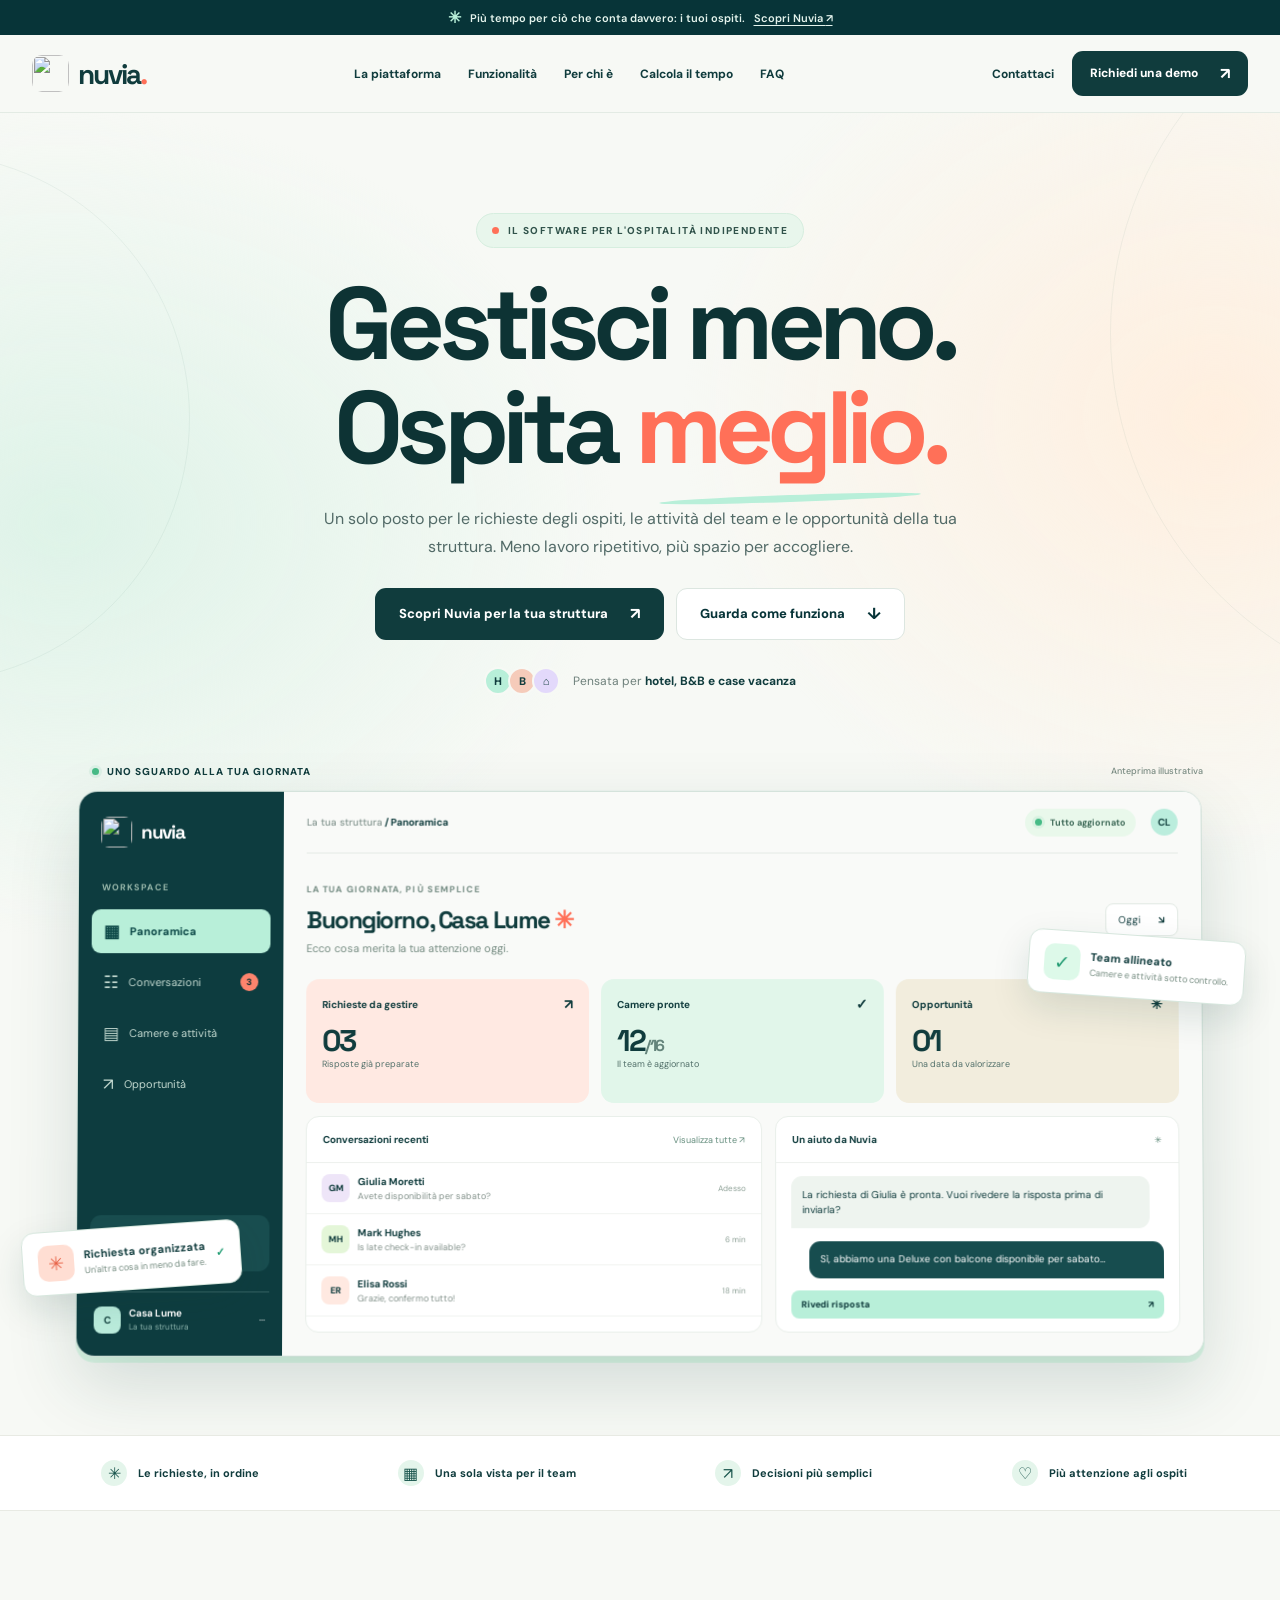
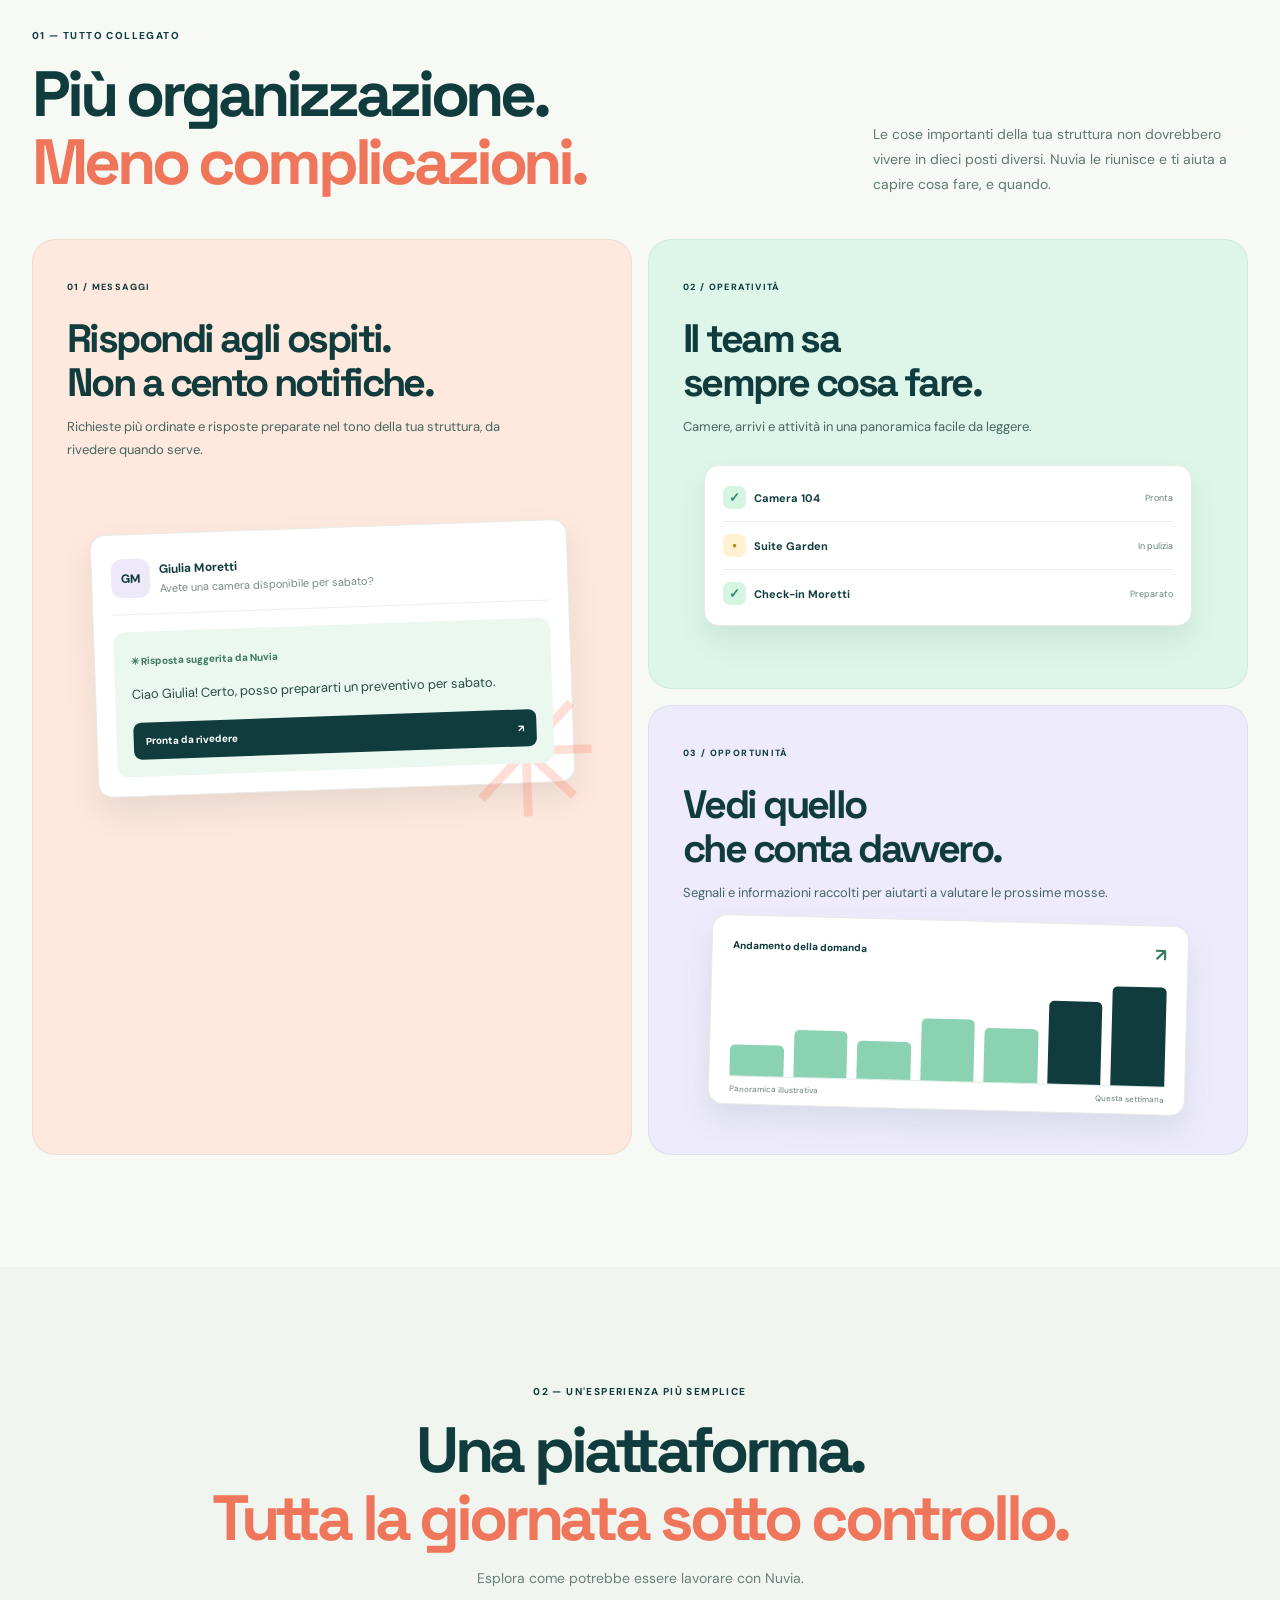
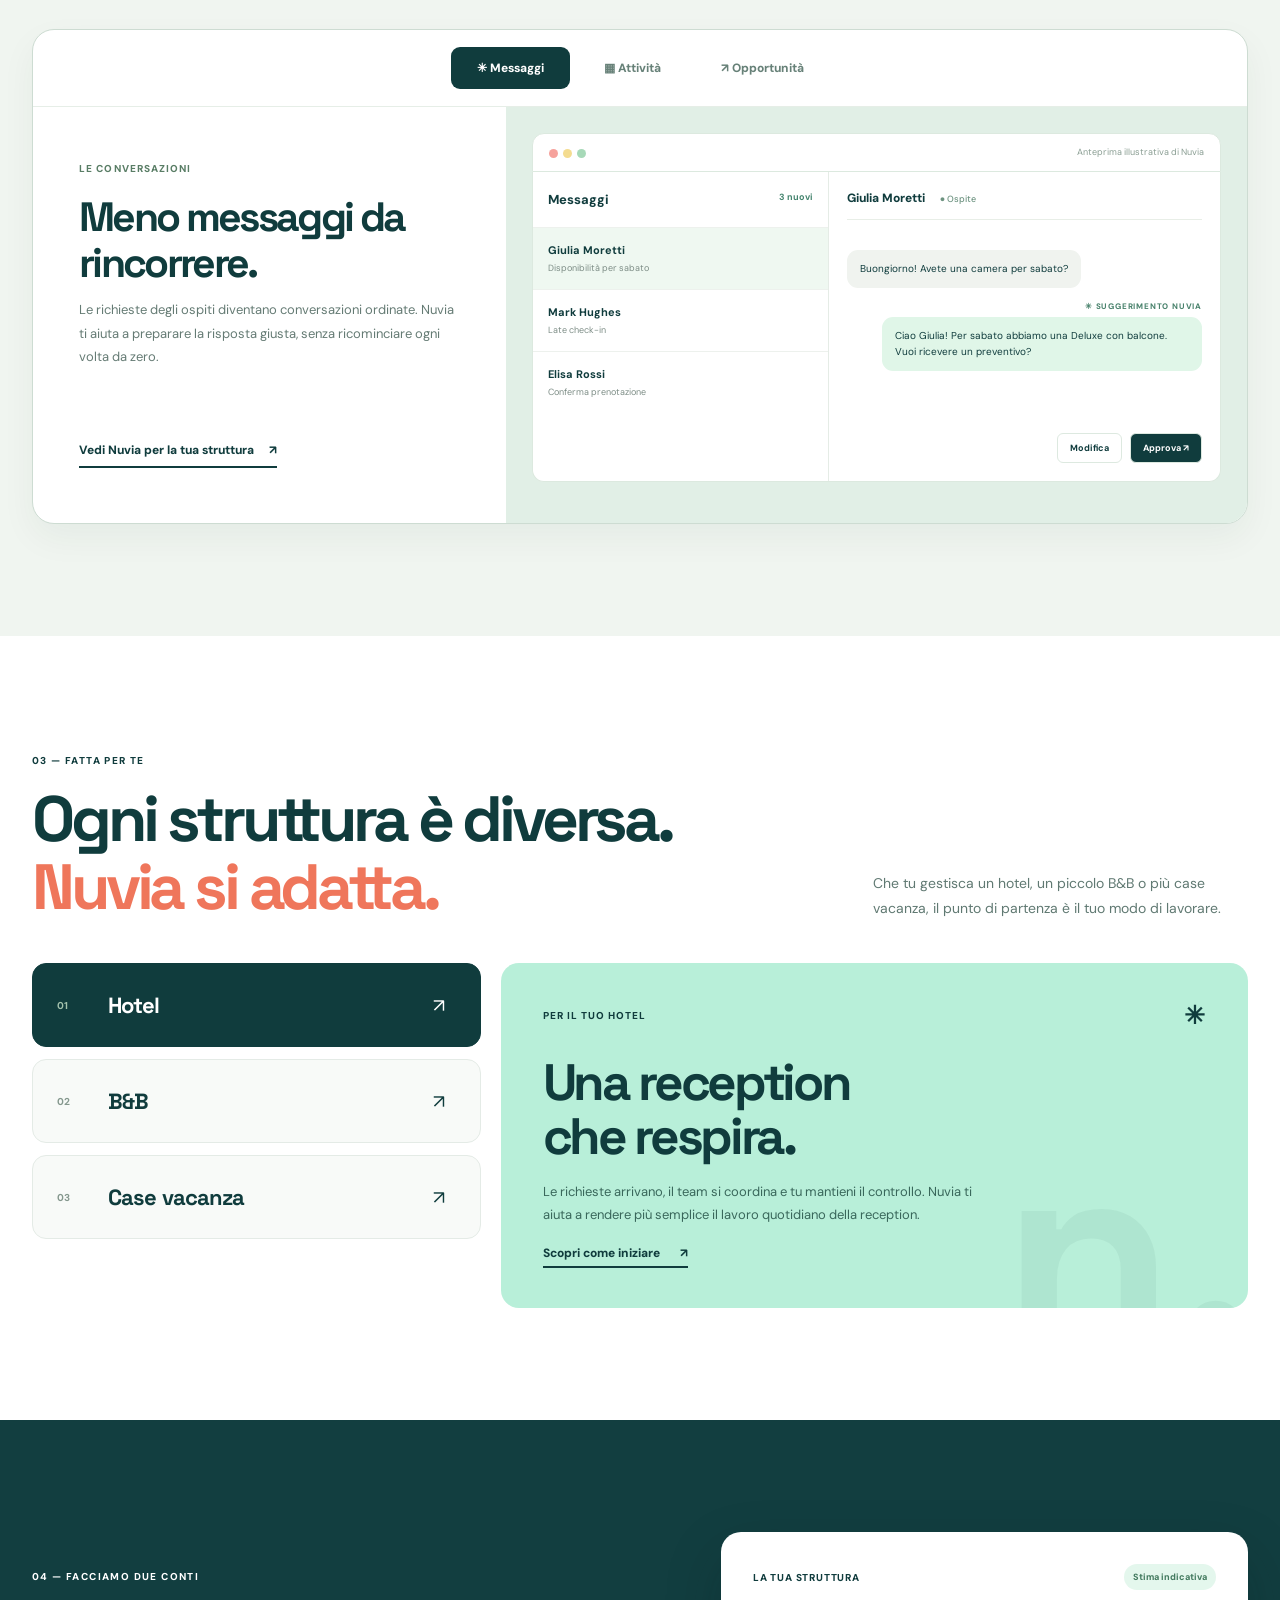
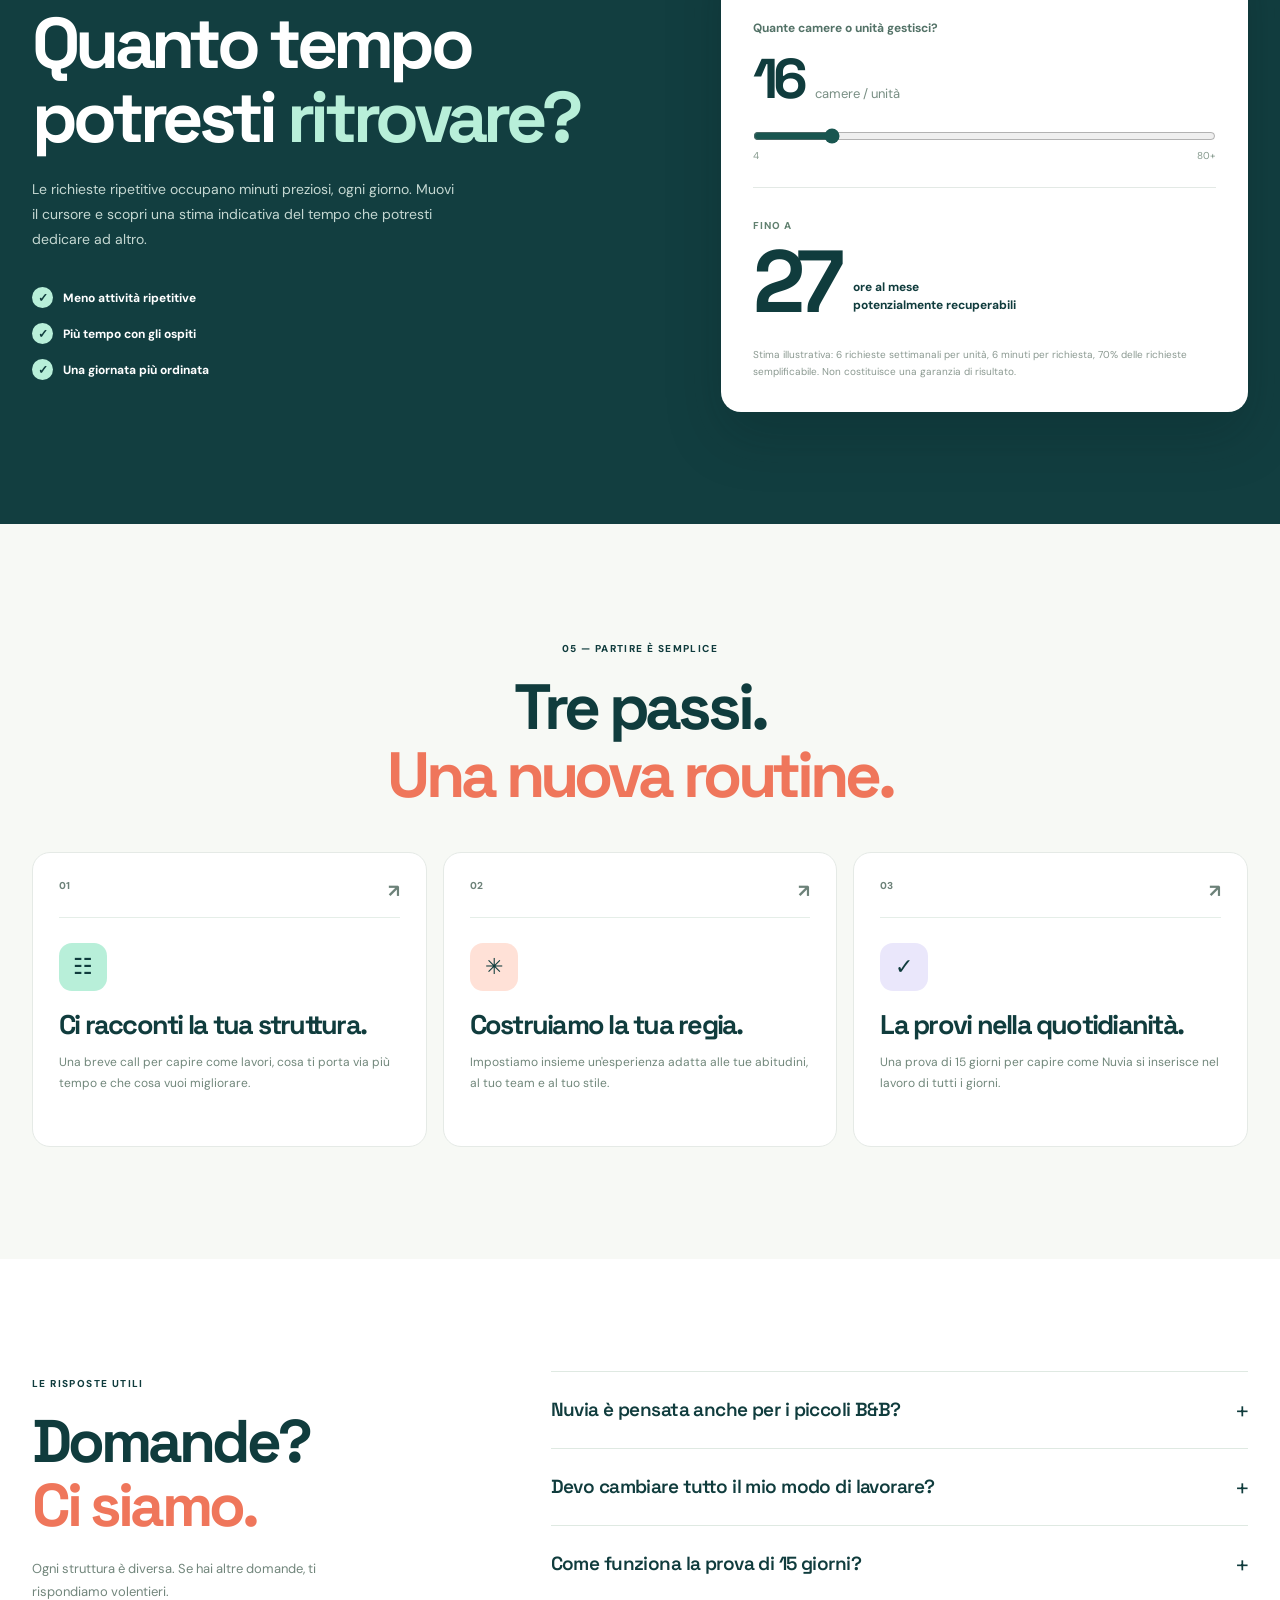
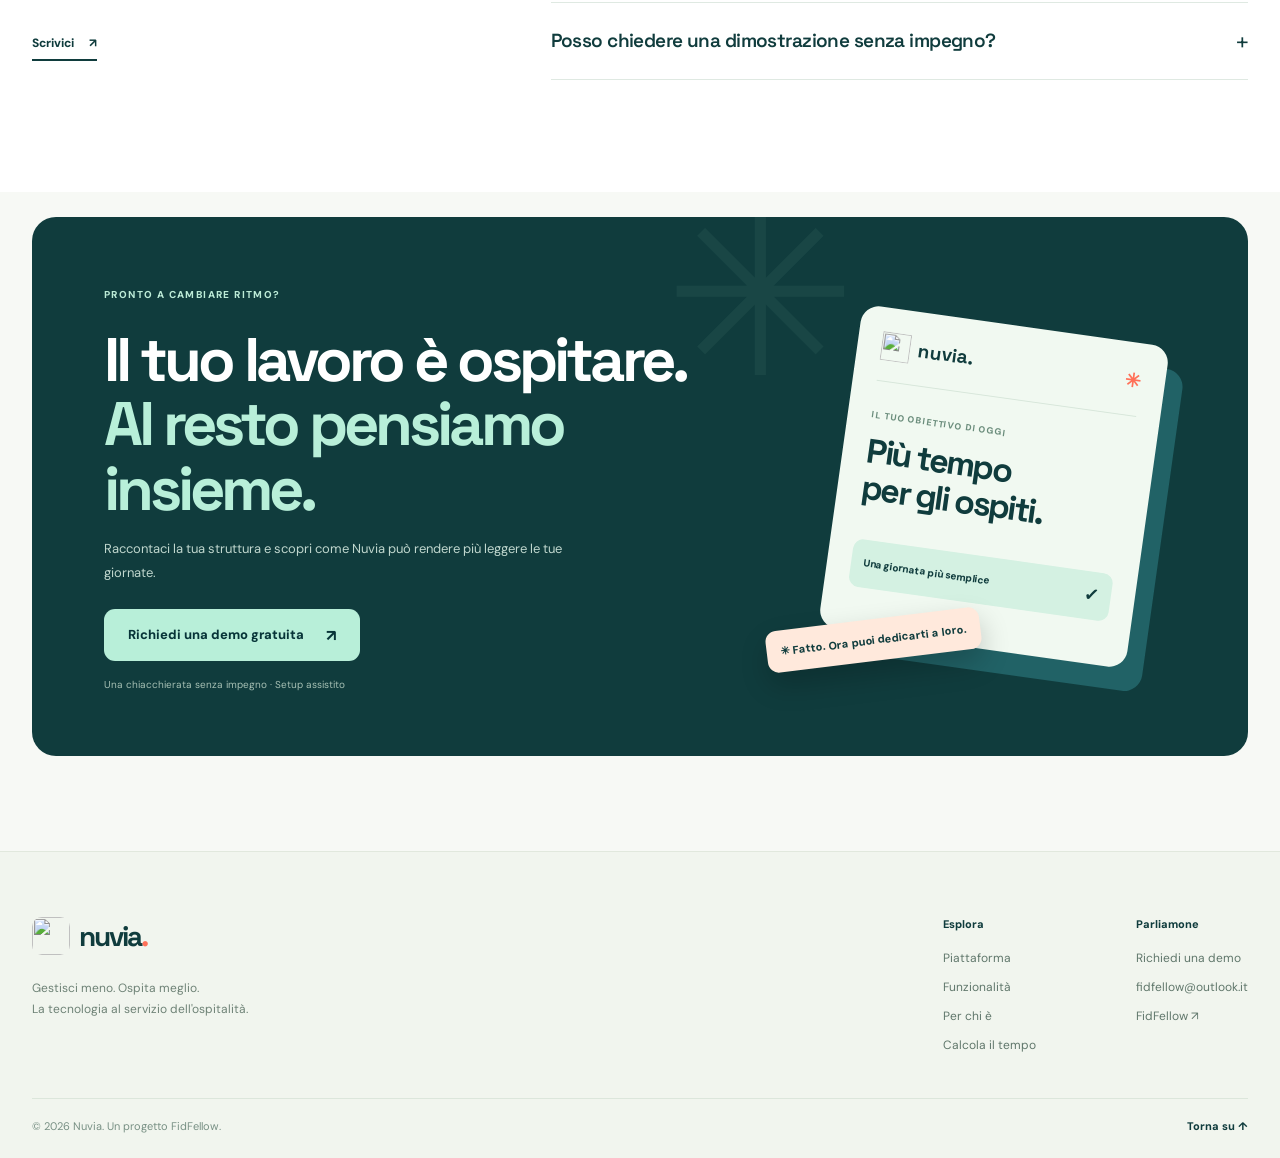
==== commit df4c1e1e: "Usa il logo ufficiale Nuvia in tutta la landing" ====
--- a/nuvia/index.html
+++ b/nuvia/index.html
@@ -9,7 +9,7 @@
   <meta property="og:title" content="Nuvia — Gestisci meno. Ospita meglio.">
   <meta property="og:description" content="Una regia più semplice per messaggi, camere e attività della tua struttura.">
   <meta property="og:type" content="website">
-  <link rel="icon" type="image/svg+xml" href="assets/nuvia-logo.svg">
+  <link rel="icon" type="image/webp" href="assets/nuvia-logo-official.webp">
   <link rel="preconnect" href="https://fonts.googleapis.com">
   <link rel="preconnect" href="https://fonts.gstatic.com" crossorigin>
   <link href="https://fonts.googleapis.com/css2?family=DM+Sans:wght@400;500;600;700;800&family=Space+Grotesk:wght@400;500;600;700&display=swap" rel="stylesheet">
@@ -30,7 +30,7 @@
 <div class="announcement"><span class="sparkle">✳</span> Più tempo per ciò che conta davvero: i tuoi ospiti. <a href="#demo">Scopri Nuvia <span aria-hidden="true">↗</span></a></div>
 <header class="header" id="top">
   <div class="container nav-wrap">
-    <a href="#top" class="brand" aria-label="Nuvia, torna all'inizio"><img src="data:image/svg+xml,%3Csvg%20xmlns%3D%22http%3A//www.w3.org/2000/svg%22%20viewBox%3D%220%200%20256%20256%22%20role%3D%22img%22%20aria-labelledby%3D%22nuvia-title%22%3E%0A%3Ctitle%20id%3D%22nuvia-title%22%3ENuvia%3C/title%3E%0A%3Cdefs%3E%3ClinearGradient%20id%3D%22nuvia-bg%22%20x1%3D%2222%22%20y1%3D%2215%22%20x2%3D%22237%22%20y2%3D%22245%22%20gradientUnits%3D%22userSpaceOnUse%22%3E%3Cstop%20stop-color%3D%22%23003E43%22/%3E%3Cstop%20offset%3D%221%22%20stop-color%3D%22%2300565A%22/%3E%3C/linearGradient%3E%3ClinearGradient%20id%3D%22nuvia-coral%22%20x1%3D%2288%22%20y1%3D%22104%22%20x2%3D%22157%22%20y2%3D%22189%22%20gradientUnits%3D%22userSpaceOnUse%22%3E%3Cstop%20stop-color%3D%22%23FF765B%22/%3E%3Cstop%20offset%3D%221%22%20stop-color%3D%22%23FF4F3D%22/%3E%3C/linearGradient%3E%3C/defs%3E%0A%3Crect%20width%3D%22256%22%20height%3D%22256%22%20rx%3D%2254%22%20fill%3D%22url%28%23nuvia-bg%22/%3E%0A%3Cpath%20d%3D%22M63%20187V99c0-28%2022-50%2050-50%2016%200%2031%208%2041%2021l56%2076V83%22%20fill%3D%22none%22%20stroke%3D%22%23FBFCF9%22%20stroke-width%3D%2213%22%20stroke-linecap%3D%22round%22%20stroke-linejoin%3D%22round%22/%3E%0A%3Cpath%20d%3D%22M93%20187v-69c0-11%2012-17%2021-11l25%2019c12%209%2018%2022%2018%2037v24%22%20fill%3D%22none%22%20stroke%3D%22url%28%23nuvia-coral%29%22%20stroke-width%3D%2213%22%20stroke-linecap%3D%22round%22%20stroke-linejoin%3D%22round%22/%3E%0A%3Ccircle%20cx%3D%22120%22%20cy%3D%22162%22%20r%3D%227.5%22%20fill%3D%22%23FF5B45%22/%3E%0A%3C/svg%3E%0A" width="37" height="37" alt="" aria-hidden="true"><span>nuvia<span class="brand-dot">.</span></span></a>
+    <a href="#top" class="brand" aria-label="Nuvia, torna all'inizio"><img src="assets/nuvia-logo-official.webp" width="37" height="37" alt="" aria-hidden="true"><span>nuvia<span class="brand-dot">.</span></span></a>
     <nav class="site-nav" id="site-nav" aria-label="Navigazione principale">
       <a href="#piattaforma">La piattaforma</a><a href="#funzionalita">Funzionalità</a><a href="#strutture">Per chi è</a><a href="#risparmio">Calcola il tempo</a><a href="#domande">FAQ</a>
     </nav>
@@ -52,7 +52,7 @@
       <div class="visual-tag"><span class="live-dot"></span> UNO SGUARDO ALLA TUA GIORNATA <span class="illustrative">Anteprima illustrativa</span></div>
       <div class="app-window" aria-label="Anteprima illustrativa della dashboard Nuvia">
         <aside class="app-sidebar">
-          <div class="app-sidebar-brand"><img src="data:image/svg+xml,%3Csvg%20xmlns%3D%22http%3A//www.w3.org/2000/svg%22%20viewBox%3D%220%200%20256%20256%22%20role%3D%22img%22%20aria-labelledby%3D%22nuvia-title%22%3E%0A%3Ctitle%20id%3D%22nuvia-title%22%3ENuvia%3C/title%3E%0A%3Cdefs%3E%3ClinearGradient%20id%3D%22nuvia-bg%22%20x1%3D%2222%22%20y1%3D%2215%22%20x2%3D%22237%22%20y2%3D%22245%22%20gradientUnits%3D%22userSpaceOnUse%22%3E%3Cstop%20stop-color%3D%22%23003E43%22/%3E%3Cstop%20offset%3D%221%22%20stop-color%3D%22%2300565A%22/%3E%3C/linearGradient%3E%3ClinearGradient%20id%3D%22nuvia-coral%22%20x1%3D%2288%22%20y1%3D%22104%22%20x2%3D%22157%22%20y2%3D%22189%22%20gradientUnits%3D%22userSpaceOnUse%22%3E%3Cstop%20stop-color%3D%22%23FF765B%22/%3E%3Cstop%20offset%3D%221%22%20stop-color%3D%22%23FF4F3D%22/%3E%3C/linearGradient%3E%3C/defs%3E%0A%3Crect%20width%3D%22256%22%20height%3D%22256%22%20rx%3D%2254%22%20fill%3D%22url%28%23nuvia-bg%22/%3E%0A%3Cpath%20d%3D%22M63%20187V99c0-28%2022-50%2050-50%2016%200%2031%208%2041%2021l56%2076V83%22%20fill%3D%22none%22%20stroke%3D%22%23FBFCF9%22%20stroke-width%3D%2213%22%20stroke-linecap%3D%22round%22%20stroke-linejoin%3D%22round%22/%3E%0A%3Cpath%20d%3D%22M93%20187v-69c0-11%2012-17%2021-11l25%2019c12%209%2018%2022%2018%2037v24%22%20fill%3D%22none%22%20stroke%3D%22url%28%23nuvia-coral%29%22%20stroke-width%3D%2213%22%20stroke-linecap%3D%22round%22%20stroke-linejoin%3D%22round%22/%3E%0A%3Ccircle%20cx%3D%22120%22%20cy%3D%22162%22%20r%3D%227.5%22%20fill%3D%22%23FF5B45%22/%3E%0A%3C/svg%3E%0A" alt="" width="31" height="31"><span>nuvia</span></div>
+          <div class="app-sidebar-brand"><img src="assets/nuvia-logo-official.webp" alt="" width="31" height="31"><span>nuvia</span></div>
           <div class="app-label">WORKSPACE</div>
           <div class="app-nav-item active"><span class="app-nav-icon">▦</span> Panoramica</div>
           <div class="app-nav-item"><span class="app-nav-icon">☷</span> Conversazioni <small>3</small></div>
@@ -96,9 +96,9 @@
   <section class="section saving-section" id="risparmio"><div class="container savings-grid"><div class="saving-copy"><span class="eyebrow">04 — FACCIAMO DUE CONTI</span><h2>Quanto tempo<br>potresti <span>ritrovare?</span></h2><p>Le richieste ripetitive occupano minuti preziosi, ogni giorno. Muovi il cursore e scopri una stima indicativa del tempo che potresti dedicare ad altro.</p><div class="saving-points"><div><span>✓</span> Meno attività ripetitive</div><div><span>✓</span> Più tempo con gli ospiti</div><div><span>✓</span> Una giornata più ordinata</div></div></div><div class="saving-calculator"><div class="calc-top"><span>LA TUA STRUTTURA</span><span class="calc-pill">Stima indicativa</span></div><label for="rooms">Quante camere o unità gestisci?</label><div class="room-counter"><span id="room-count">16</span><span>camere / unità</span></div><input type="range" id="rooms" min="4" max="80" value="16" step="1" aria-describedby="calc-note"><div class="range-end"><span>4</span><span>80+</span></div><div class="calc-result"><span>FINO A</span><div><strong id="hours">27</strong><span>ore al mese<br>potenzialmente recuperabili</span></div></div><p id="calc-note">Stima illustrativa: 6 richieste settimanali per unità, 6 minuti per richiesta, 70% delle richieste semplificabile. Non costituisce una garanzia di risultato.</p></div></div></section>
   <section class="section steps-section"><div class="container"><div class="section-heading center-heading"><span class="eyebrow">05 — PARTIRE È SEMPLICE</span><h2>Tre passi.<br><span class="accent-type">Una nuova routine.</span></h2></div><div class="steps-grid"><article class="step"><div class="step-number">01 <span>↗</span></div><div class="step-icon">☷</div><h3>Ci racconti la tua struttura.</h3><p>Una breve call per capire come lavori, cosa ti porta via più tempo e che cosa vuoi migliorare.</p></article><article class="step"><div class="step-number">02 <span>↗</span></div><div class="step-icon">✳</div><h3>Costruiamo la tua regia.</h3><p>Impostiamo insieme un'esperienza adatta alle tue abitudini, al tuo team e al tuo stile.</p></article><article class="step"><div class="step-number">03 <span>↗</span></div><div class="step-icon">✓</div><h3>La provi nella quotidianità.</h3><p>Una prova di 15 giorni per capire come Nuvia si inserisce nel lavoro di tutti i giorni.</p></article></div></div></section>
   <section class="section faq-section" id="domande"><div class="container faq-layout"><div class="faq-heading"><span class="eyebrow">LE RISPOSTE UTILI</span><h2>Domande?<br><span class="accent-type">Ci siamo.</span></h2><p>Ogni struttura è diversa. Se hai altre domande, ti rispondiamo volentieri.</p><a class="text-link" href="mailto:fidfellow@outlook.it?subject=Domande%20su%20Nuvia">Scrivici <span>↗</span></a></div><div class="faq-list"><details><summary>Nuvia è pensata anche per i piccoli B&B? <span>+</span></summary><p>Sì. Il percorso viene adattato al tipo e alla dimensione della struttura: dalla gestione di poche camere al coordinamento di un team più ampio.</p></details><details><summary>Devo cambiare tutto il mio modo di lavorare? <span>+</span></summary><p>No, l'idea è partire dalla tua organizzazione attuale. Durante la call capiamo quali attività ha più senso semplificare e come introdurre Nuvia in modo graduale.</p></details><details><summary>Come funziona la prova di 15 giorni? <span>+</span></summary><p>Durante una breve call definiamo insieme la configurazione e le condizioni della prova, così puoi valutare Nuvia nella tua operatività quotidiana.</p></details><details><summary>Posso chiedere una dimostrazione senza impegno? <span>+</span></summary><p>Certo. Usa il pulsante «Richiedi una demo» per scriverci. Ti ricontatteremo per conoscere la tua struttura e mostrarti le possibilità più pertinenti.</p></details></div></div></section>
-  <section class="container demo-outer" id="demo"><div class="final-cta"><div class="final-star" aria-hidden="true">✳</div><div class="final-copy"><span class="eyebrow">PRONTO A CAMBIARE RITMO?</span><h2>Il tuo lavoro è ospitare.<br><em>Al resto pensiamo insieme.</em></h2><p>Raccontaci la tua struttura e scopri come Nuvia può rendere più leggere le tue giornate.</p><a class="button button-light button-large" href="mailto:fidfellow@outlook.it?subject=Richiesta%20demo%20Nuvia&body=Buongiorno%2C%20vorrei%20ricevere%20una%20demo%20di%20Nuvia%20per%20la%20mia%20struttura.">Richiedi una demo gratuita <span aria-hidden="true">↗</span></a><small>Una chiacchierata senza impegno · Setup assistito</small></div><div class="final-art" aria-hidden="true"><div class="art-main"><div class="art-header"><img src="data:image/svg+xml,%3Csvg%20xmlns%3D%22http%3A//www.w3.org/2000/svg%22%20viewBox%3D%220%200%20256%20256%22%20role%3D%22img%22%20aria-labelledby%3D%22nuvia-title%22%3E%0A%3Ctitle%20id%3D%22nuvia-title%22%3ENuvia%3C/title%3E%0A%3Cdefs%3E%3ClinearGradient%20id%3D%22nuvia-bg%22%20x1%3D%2222%22%20y1%3D%2215%22%20x2%3D%22237%22%20y2%3D%22245%22%20gradientUnits%3D%22userSpaceOnUse%22%3E%3Cstop%20stop-color%3D%22%23003E43%22/%3E%3Cstop%20offset%3D%221%22%20stop-color%3D%22%2300565A%22/%3E%3C/linearGradient%3E%3ClinearGradient%20id%3D%22nuvia-coral%22%20x1%3D%2288%22%20y1%3D%22104%22%20x2%3D%22157%22%20y2%3D%22189%22%20gradientUnits%3D%22userSpaceOnUse%22%3E%3Cstop%20stop-color%3D%22%23FF765B%22/%3E%3Cstop%20offset%3D%221%22%20stop-color%3D%22%23FF4F3D%22/%3E%3C/linearGradient%3E%3C/defs%3E%0A%3Crect%20width%3D%22256%22%20height%3D%22256%22%20rx%3D%2254%22%20fill%3D%22url%28%23nuvia-bg%22/%3E%0A%3Cpath%20d%3D%22M63%20187V99c0-28%2022-50%2050-50%2016%200%2031%208%2041%2021l56%2076V83%22%20fill%3D%22none%22%20stroke%3D%22%23FBFCF9%22%20stroke-width%3D%2213%22%20stroke-linecap%3D%22round%22%20stroke-linejoin%3D%22round%22/%3E%0A%3Cpath%20d%3D%22M93%20187v-69c0-11%2012-17%2021-11l25%2019c12%209%2018%2022%2018%2037v24%22%20fill%3D%22none%22%20stroke%3D%22url%28%23nuvia-coral%29%22%20stroke-width%3D%2213%22%20stroke-linecap%3D%22round%22%20stroke-linejoin%3D%22round%22/%3E%0A%3Ccircle%20cx%3D%22120%22%20cy%3D%22162%22%20r%3D%227.5%22%20fill%3D%22%23FF5B45%22/%3E%0A%3C/svg%3E%0A" width="29" height="29" alt=""><span>nuvia.</span><i>✳</i></div><div class="art-label">IL TUO OBIETTIVO DI OGGI</div><strong>Più tempo<br>per gli ospiti.</strong><div class="art-progress"><span>Una giornata più semplice</span><b>✓</b></div></div><div class="art-bubble">✳ Fatto. Ora puoi dedicarti a loro.</div></div></div></section>
+  <section class="container demo-outer" id="demo"><div class="final-cta"><div class="final-star" aria-hidden="true">✳</div><div class="final-copy"><span class="eyebrow">PRONTO A CAMBIARE RITMO?</span><h2>Il tuo lavoro è ospitare.<br><em>Al resto pensiamo insieme.</em></h2><p>Raccontaci la tua struttura e scopri come Nuvia può rendere più leggere le tue giornate.</p><a class="button button-light button-large" href="mailto:fidfellow@outlook.it?subject=Richiesta%20demo%20Nuvia&body=Buongiorno%2C%20vorrei%20ricevere%20una%20demo%20di%20Nuvia%20per%20la%20mia%20struttura.">Richiedi una demo gratuita <span aria-hidden="true">↗</span></a><small>Una chiacchierata senza impegno · Setup assistito</small></div><div class="final-art" aria-hidden="true"><div class="art-main"><div class="art-header"><img src="assets/nuvia-logo-official.webp" width="29" height="29" alt=""><span>nuvia.</span><i>✳</i></div><div class="art-label">IL TUO OBIETTIVO DI OGGI</div><strong>Più tempo<br>per gli ospiti.</strong><div class="art-progress"><span>Una giornata più semplice</span><b>✓</b></div></div><div class="art-bubble">✳ Fatto. Ora puoi dedicarti a loro.</div></div></div></section>
 </main>
-<footer class="footer"><div class="container footer-main"><div class="footer-brand"><a href="#top" class="brand"><img src="data:image/svg+xml,%3Csvg%20xmlns%3D%22http%3A//www.w3.org/2000/svg%22%20viewBox%3D%220%200%20256%20256%22%20role%3D%22img%22%20aria-labelledby%3D%22nuvia-title%22%3E%0A%3Ctitle%20id%3D%22nuvia-title%22%3ENuvia%3C/title%3E%0A%3Cdefs%3E%3ClinearGradient%20id%3D%22nuvia-bg%22%20x1%3D%2222%22%20y1%3D%2215%22%20x2%3D%22237%22%20y2%3D%22245%22%20gradientUnits%3D%22userSpaceOnUse%22%3E%3Cstop%20stop-color%3D%22%23003E43%22/%3E%3Cstop%20offset%3D%221%22%20stop-color%3D%22%2300565A%22/%3E%3C/linearGradient%3E%3ClinearGradient%20id%3D%22nuvia-coral%22%20x1%3D%2288%22%20y1%3D%22104%22%20x2%3D%22157%22%20y2%3D%22189%22%20gradientUnits%3D%22userSpaceOnUse%22%3E%3Cstop%20stop-color%3D%22%23FF765B%22/%3E%3Cstop%20offset%3D%221%22%20stop-color%3D%22%23FF4F3D%22/%3E%3C/linearGradient%3E%3C/defs%3E%0A%3Crect%20width%3D%22256%22%20height%3D%22256%22%20rx%3D%2254%22%20fill%3D%22url%28%23nuvia-bg%22/%3E%0A%3Cpath%20d%3D%22M63%20187V99c0-28%2022-50%2050-50%2016%200%2031%208%2041%2021l56%2076V83%22%20fill%3D%22none%22%20stroke%3D%22%23FBFCF9%22%20stroke-width%3D%2213%22%20stroke-linecap%3D%22round%22%20stroke-linejoin%3D%22round%22/%3E%0A%3Cpath%20d%3D%22M93%20187v-69c0-11%2012-17%2021-11l25%2019c12%209%2018%2022%2018%2037v24%22%20fill%3D%22none%22%20stroke%3D%22url%28%23nuvia-coral%29%22%20stroke-width%3D%2213%22%20stroke-linecap%3D%22round%22%20stroke-linejoin%3D%22round%22/%3E%0A%3Ccircle%20cx%3D%22120%22%20cy%3D%22162%22%20r%3D%227.5%22%20fill%3D%22%23FF5B45%22/%3E%0A%3C/svg%3E%0A" alt="" width="38" height="38"><span>nuvia<span class="brand-dot">.</span></span></a><p>Gestisci meno. Ospita meglio.<br>La tecnologia al servizio dell'ospitalità.</p></div><div class="footer-links"><div><span>Esplora</span><a href="#piattaforma">Piattaforma</a><a href="#funzionalita">Funzionalità</a><a href="#strutture">Per chi è</a><a href="#risparmio">Calcola il tempo</a></div><div><span>Parliamone</span><a href="#demo">Richiedi una demo</a><a href="mailto:fidfellow@outlook.it">fidfellow@outlook.it</a><a href="https://www.fidfellow.it/" target="_blank" rel="noopener noreferrer">FidFellow ↗</a></div></div></div><div class="container footer-bottom"><span>© 2026 Nuvia. Un progetto FidFellow.</span><a href="#top">Torna su ↑</a></div></footer>
+<footer class="footer"><div class="container footer-main"><div class="footer-brand"><a href="#top" class="brand"><img src="assets/nuvia-logo-official.webp" alt="" width="38" height="38"><span>nuvia<span class="brand-dot">.</span></span></a><p>Gestisci meno. Ospita meglio.<br>La tecnologia al servizio dell'ospitalità.</p></div><div class="footer-links"><div><span>Esplora</span><a href="#piattaforma">Piattaforma</a><a href="#funzionalita">Funzionalità</a><a href="#strutture">Per chi è</a><a href="#risparmio">Calcola il tempo</a></div><div><span>Parliamone</span><a href="#demo">Richiedi una demo</a><a href="mailto:fidfellow@outlook.it">fidfellow@outlook.it</a><a href="https://www.fidfellow.it/" target="_blank" rel="noopener noreferrer">FidFellow ↗</a></div></div></div><div class="container footer-bottom"><span>© 2026 Nuvia. Un progetto FidFellow.</span><a href="#top">Torna su ↑</a></div></footer>
 <script>
 // Interazioni della landing page Nuvia: tutte le anteprime sono illustrative.
 (() => {
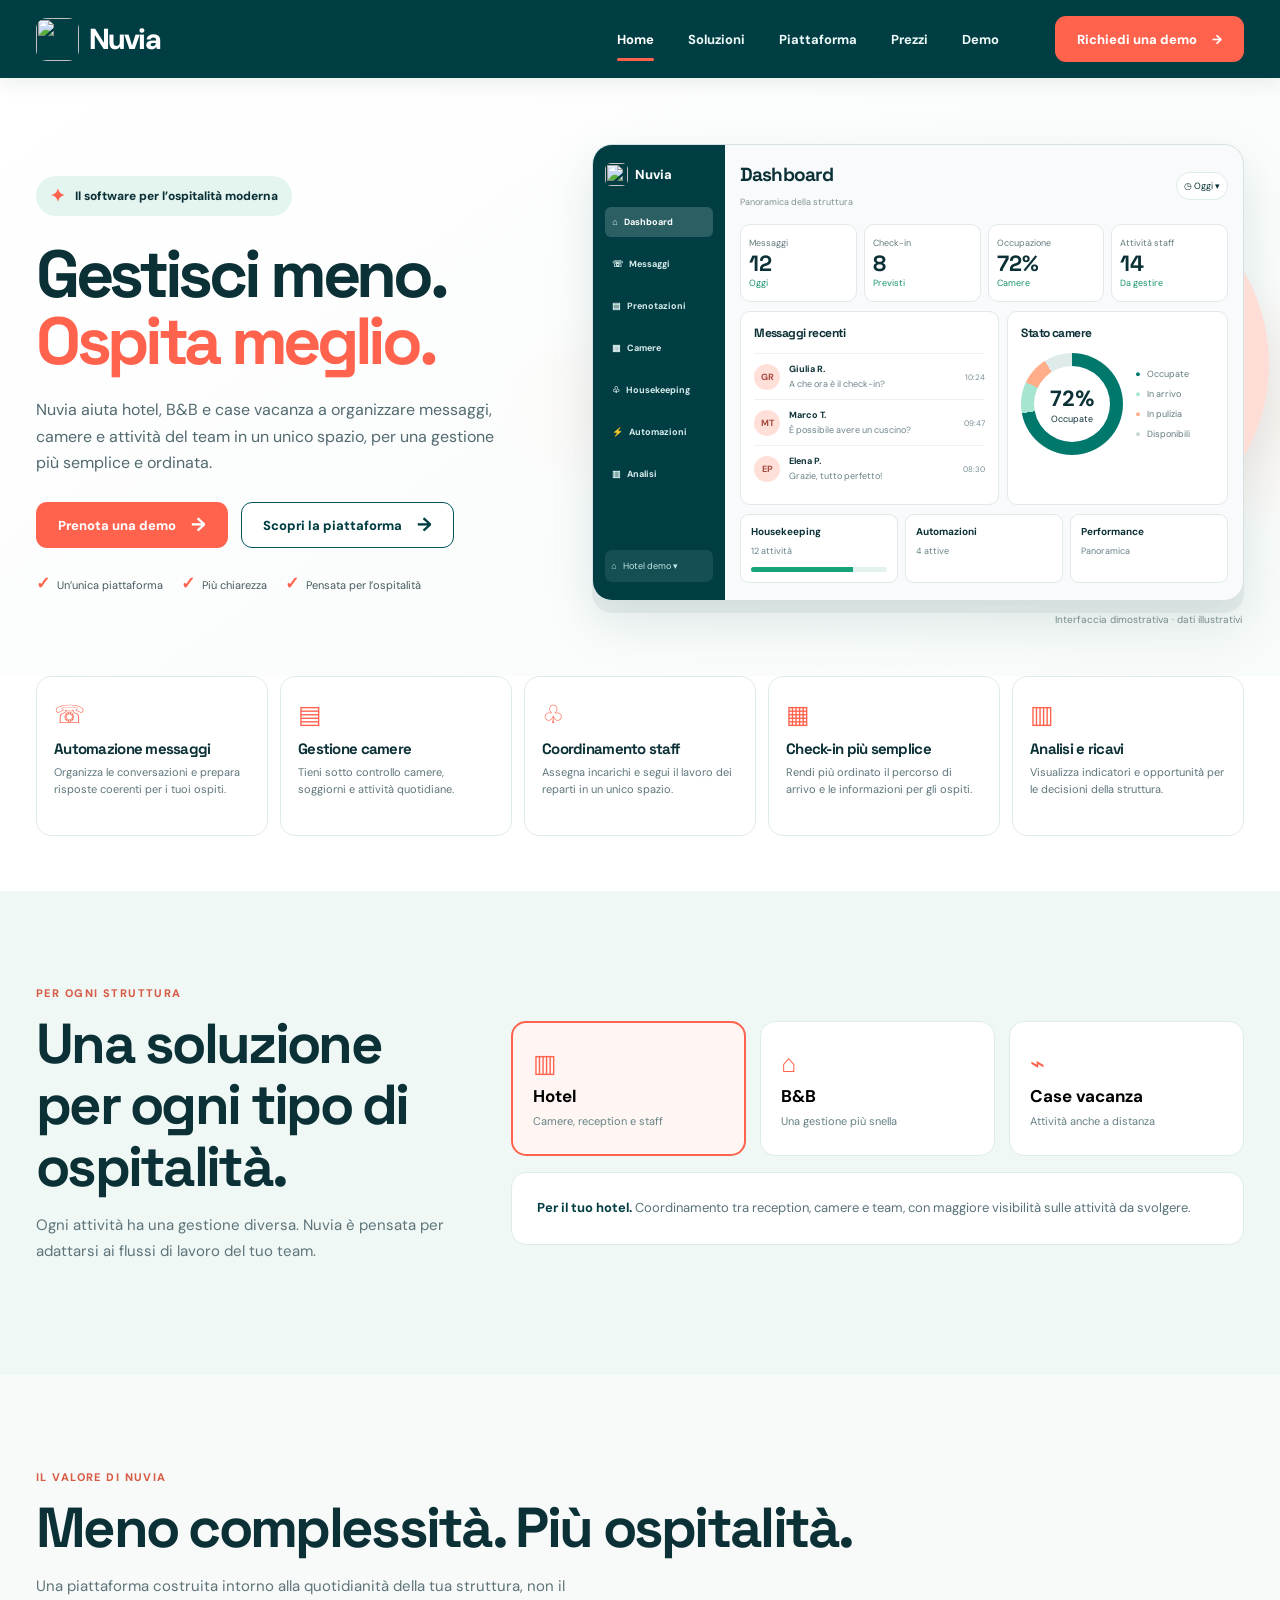
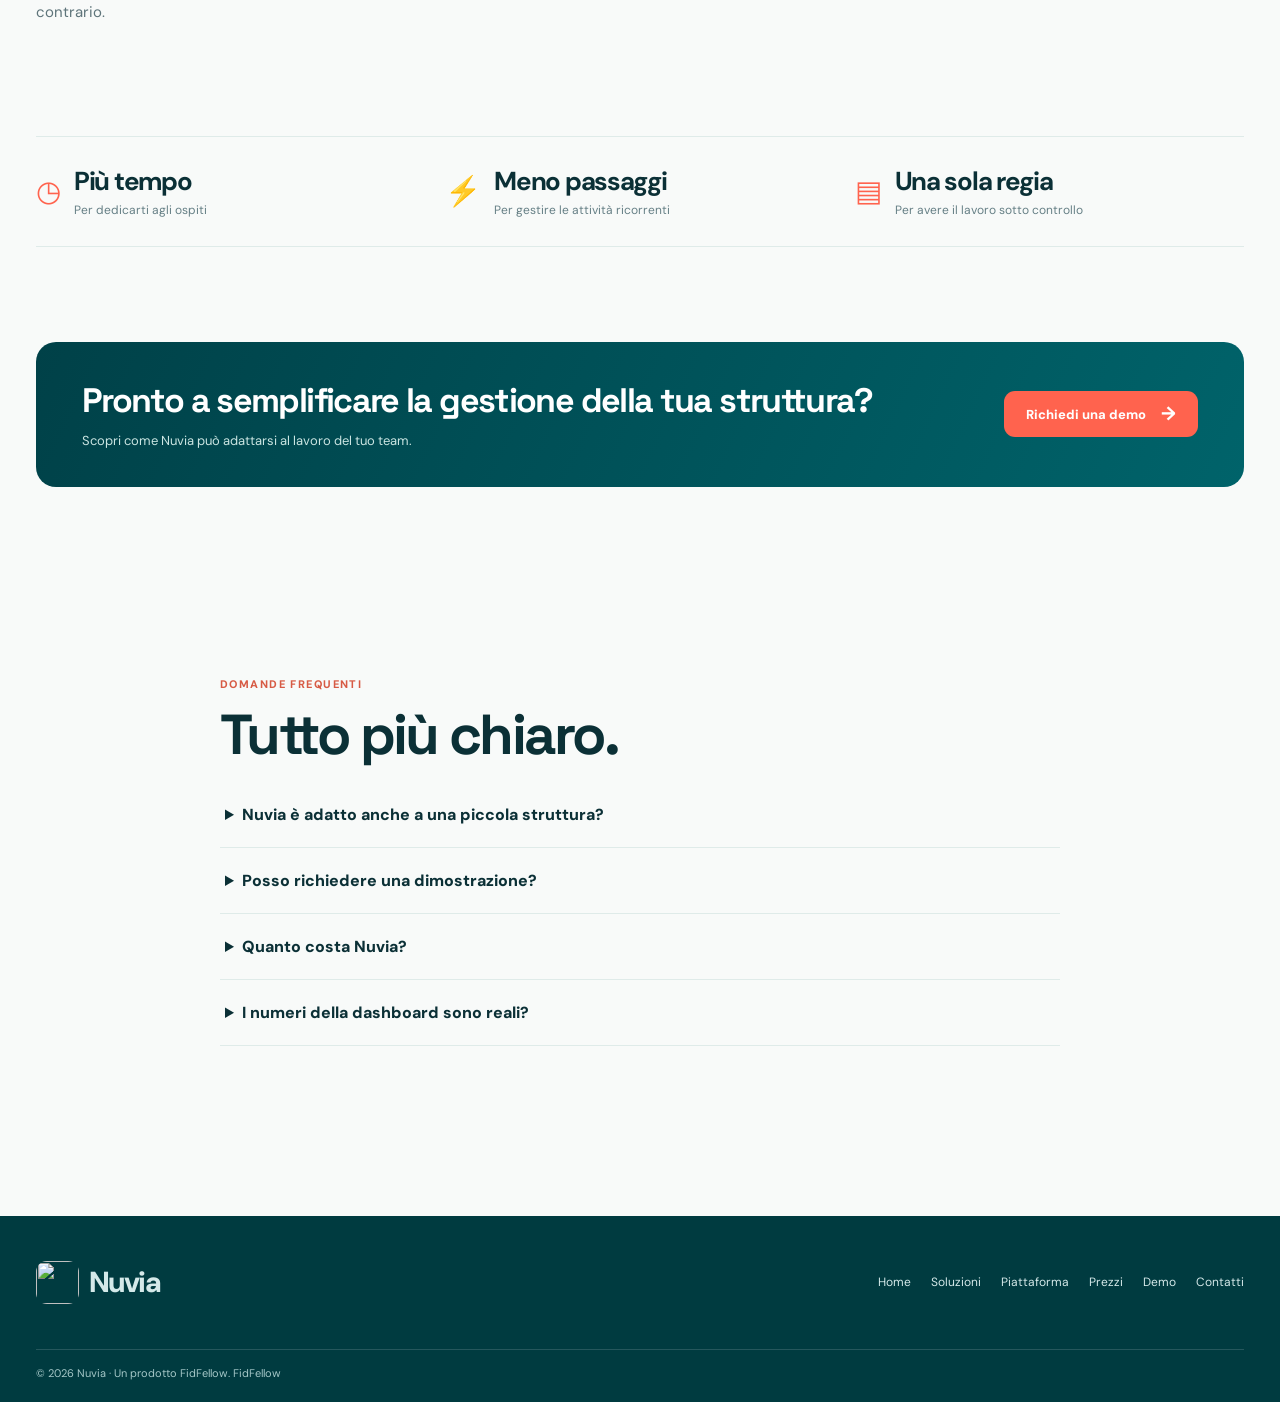
==== commit 9b88a8fa: "Replace Nuvia homepage with cohesive redesign" ====
--- a/nuvia/index.html
+++ b/nuvia/index.html
@@ -1,208 +1,13 @@
 <!doctype html>
-<html lang="it">
-<head>
-  <meta charset="utf-8">
-  <meta name="viewport" content="width=device-width,initial-scale=1">
-  <meta name="theme-color" content="#f7f9f5">
-  <meta name="description" content="Nuvia semplifica la gestione di hotel, B&B e case vacanza. Meno richieste ripetitive, più tempo per i tuoi ospiti. Scopri la piattaforma e richiedi una demo.">
-  <title>Nuvia — Gestisci meno. Ospita meglio.</title>
-  <meta property="og:title" content="Nuvia — Gestisci meno. Ospita meglio.">
-  <meta property="og:description" content="Una regia più semplice per messaggi, camere e attività della tua struttura.">
-  <meta property="og:type" content="website">
-  <link rel="icon" type="image/webp" href="assets/nuvia-logo-official.webp">
-  <link rel="preconnect" href="https://fonts.googleapis.com">
-  <link rel="preconnect" href="https://fonts.gstatic.com" crossorigin>
-  <link href="https://fonts.googleapis.com/css2?family=DM+Sans:wght@400;500;600;700;800&family=Space+Grotesk:wght@400;500;600;700&display=swap" rel="stylesheet">
-  <style>
-:root{--ink:#103c3d;--ink-deep:#073438;--text:#173c3f;--paper:#f7f9f5;--white:#fff;--coral:#ff7058;--mint:#b8efd9;--cream:#f7f4e7;--lilac:#e9e4fc;--muted:#627979;--line:#dce6e0;--radius:22px;--shadow:0 24px 80px rgba(4,45,45,.12)}
-*{box-sizing:border-box}html{scroll-behavior:smooth;scroll-padding-top:100px}body{margin:0;color:var(--ink);background:var(--paper);font-family:'DM Sans',sans-serif;-webkit-font-smoothing:antialiased}button,input{font:inherit}button,a{-webkit-tap-highlight-color:transparent}a{color:inherit;text-decoration:none}button{cursor:pointer}button:focus-visible,a:focus-visible,input:focus-visible,summary:focus-visible{outline:3px solid var(--coral);outline-offset:4px}h1,h2,h3,p{margin-top:0}h1,h2,h3{font-family:'Space Grotesk',sans-serif;letter-spacing:-.065em}::selection{background:var(--mint);color:var(--ink)}.container{width:min(1220px,calc(100% - 64px));margin-inline:auto}.skip-link{position:absolute;left:12px;top:-65px;z-index:100;padding:12px 18px;background:white}.skip-link:focus{top:12px}.announcement{min-height:35px;display:flex;align-items:center;justify-content:center;gap:9px;padding:6px 20px;background:var(--ink-deep);color:#e5f4ed;font-size:11px;font-weight:600;text-align:center}.announcement a{text-decoration:underline;text-underline-offset:3px}.sparkle{color:var(--mint);font-size:16px}.header{height:78px;position:sticky;top:0;z-index:50;background:rgba(247,249,245,.95);border-bottom:1px solid #e3ebe4;backdrop-filter:blur(18px)}.nav-wrap{height:100%;display:flex;align-items:center;justify-content:space-between;gap:22px}.brand{display:inline-flex;align-items:center;gap:9px;flex-shrink:0}.brand img{display:block;border-radius:10px}.brand>span{font-family:'Space Grotesk',sans-serif;font-weight:700;font-size:28px;letter-spacing:-.075em}.brand-dot{color:var(--coral)}.site-nav{display:flex;align-items:center;gap:27px}.site-nav a,.nav-contact{font-size:12px;font-weight:700;white-space:nowrap}.site-nav a:hover,.nav-contact:hover,.footer a:hover{color:#ee644d}.nav-actions{display:flex;align-items:center;gap:18px}.button{display:inline-flex;align-items:center;justify-content:center;gap:22px;border:1px solid transparent;border-radius:11px;padding:12px 17px;font-size:12px;font-weight:800;line-height:1.2;transition:transform .2s,box-shadow .2s,background .2s;white-space:nowrap}.button:hover{transform:translateY(-2px);box-shadow:0 9px 20px rgba(2,38,37,.14)}.button span{font-size:16px}.button-dark{background:var(--ink);color:#fff}.button-light{background:var(--mint);color:var(--ink-deep)}.button-quiet{color:var(--ink-deep);border-color:var(--line);background:#fff}.button-large{min-height:52px;padding:14px 23px;font-size:13px}.menu-toggle{display:none}.hero{position:relative;padding-top:100px;overflow:hidden;background:radial-gradient(ellipse at 5% 31%,#def3e8 0,transparent 32%),radial-gradient(ellipse at 95% 23%,#ffefdf 0,transparent 31%),#f7f9f5}.hero-orbit{position:absolute;pointer-events:none;border:1px solid rgba(30,82,71,.06);border-radius:50%}.hero-orbit-1{width:530px;height:530px;left:-340px;top:40px}.hero-orbit-2{width:740px;height:740px;right:-570px;top:-150px}.hero-content{position:relative;z-index:1;max-width:990px;text-align:center}.eyebrow{font-size:10px;letter-spacing:.14em;font-weight:800}.hero-eyebrow{display:inline-flex;align-items:center;gap:9px;padding:10px 15px;background:#e8f6ec;border:1px solid #d6eedf;border-radius:99px;color:#31534b}.eyebrow-pip{width:7px;height:7px;border-radius:50%;background:var(--coral)}.hero h1{margin:24px 0 24px;font-size:clamp(57px,8vw,107px);line-height:1.02;font-weight:700;color:#0d3334}.hero h1>span{display:inline-block}.hero h1 em{font-style:normal;color:var(--coral);position:relative}.hero h1 em:after{content:'';position:absolute;bottom:-9px;left:8%;width:84%;height:7px;border-radius:100%;background:var(--mint);transform:rotate(-2deg)}.hero-subtitle{max-width:660px;margin:0 auto 27px;color:#526a67;font-size:16px;line-height:1.75}.hero-ctas{display:flex;justify-content:center;gap:12px;flex-wrap:wrap}.hero-note{display:flex;align-items:center;justify-content:center;gap:13px;margin:27px auto 0;color:#6e807b;font-size:12px}.hero-note strong{color:var(--ink)}.hero-note-icons{display:flex;padding-left:4px}.hero-note-icons span{display:grid;place-items:center;width:28px;height:28px;margin-left:-4px;border:2px solid var(--paper);border-radius:50%;color:var(--ink);background:var(--mint);font-weight:800;font-size:11px}.hero-note-icons span:nth-child(2){background:#f5cbba}.hero-note-icons span:nth-child(3){background:#e3d9fb}.visual-container{position:relative;z-index:2;margin-top:70px;padding:0 45px 80px;max-width:1300px}.visual-tag{display:flex;align-items:center;gap:8px;margin:0 0 12px 15px;font-size:10px;letter-spacing:.1em;font-weight:800}.illustrative{margin-left:auto;color:#7b8d84;font-size:9px;letter-spacing:0;font-weight:500}.live-dot{width:7px;height:7px;display:inline-block;flex-shrink:0;background:#46bb86;border-radius:50%;box-shadow:0 0 0 3px rgba(70,187,134,.1)}.app-window{display:grid;grid-template-columns:205px minmax(0,1fr);min-height:500px;border:1px solid #cdded6;border-radius:19px;background:#fff;box-shadow:0 28px 70px rgba(25,66,64,.16),0 6px 0 #daf5e4;overflow:hidden;transform:perspective(1800px) rotateX(1deg)}.app-sidebar{display:flex;flex-direction:column;gap:7px;padding:20px 13px;background:#0d3c3f;color:white}.app-sidebar-brand{display:flex;align-items:center;gap:9px;padding:5px 9px 27px;font-family:'Space Grotesk';font-size:19px;font-weight:700;letter-spacing:-.07em}.app-sidebar-brand img{border-radius:8px}.app-label{padding:0 10px 9px;color:#98b7aa;font-size:9px;letter-spacing:.12em;font-weight:700}.app-nav-item{display:flex;align-items:center;gap:10px;padding:11px 12px;border-radius:9px;font-size:11px;color:#c3d9d0}.app-nav-item.active{color:#0c4847;background:var(--mint);font-weight:800}.app-nav-icon{font-size:17px}.app-nav-item small{margin-left:auto;background:#fd846d;color:#102f31;border-radius:12px;padding:3px 6px;font-weight:800}.app-sidebar-spacer{flex:1}.app-side-help{display:flex;gap:9px;padding:12px;border-radius:11px;color:#bfd8ce;background:#184d4f;font-size:10px;line-height:1.45}.app-help-icon{font-size:22px;color:var(--mint)}.app-side-help strong{color:white}.app-account{display:flex;align-items:center;gap:8px;border-top:1px solid #346162;margin-top:13px;padding:14px 4px 2px;font-size:10px}.app-account-avatar,.toolbar-avatar{display:grid;place-items:center;width:27px;height:27px;border-radius:8px;color:#194744;background:#bbeddd;font-weight:800}.app-account span:nth-child(2){display:flex;flex-direction:column;gap:2px}.app-account small{color:#8ab3ab}.app-settings{margin-left:auto}.app-main{min-width:0;padding:0 23px 23px;background:#f9faf8}.app-toolbar{display:flex;justify-content:space-between;align-items:center;height:62px;border-bottom:1px solid #e4eae5;font-size:10px;font-weight:700}.breadcrumb{color:#81938d;font-weight:500}.app-toolbar-right{display:flex;gap:15px;align-items:center}.toolbar-pill{display:flex;align-items:center;gap:8px;padding:8px 10px;background:#e9f8eb;border-radius:99px;color:#3d6957;font-size:9px}.toolbar-avatar{border-radius:50%;font-size:10px}.app-greeting{display:flex;align-items:center;justify-content:space-between;margin:30px 0 24px}.app-overline{margin-bottom:9px;font-size:9px;letter-spacing:.12em;font-weight:800;color:#778e85}.app-greeting h2{margin:0 0 6px;font-size:24px;letter-spacing:-.06em}.app-greeting p{margin:0;font-size:11px;color:#768c82}.wave{color:var(--coral)}.app-today{align-self:center;padding:9px 12px;background:#fff;border:1px solid #e1e9e3;border-radius:8px;font-size:10px}.app-today b{margin-left:15px}.app-metrics{display:grid;grid-template-columns:repeat(3,minmax(0,1fr));gap:12px}.metric{display:flex;flex-direction:column;min-height:124px;padding:16px;border-radius:13px}.metric-coral{background:#ffe9e2}.metric-mint{background:#e1f6ea}.metric-cream{background:#f2eddd}.metric>span{display:flex;justify-content:space-between;align-items:center;font-size:10px;font-weight:700}.metric>span b{font-size:14px}.metric strong{margin:13px 0 2px;font-family:'Space Grotesk';font-size:30px;letter-spacing:-.06em;line-height:1}.metric strong span{font-size:16px;color:#64847b}.metric small{font-size:9px;color:#53716b}.app-bottom{display:grid;grid-template-columns:1.13fr 1fr;gap:13px;margin-top:13px}.app-conversations,.app-assistant{background:#fff;border:1px solid #e9efea;border-radius:13px;overflow:hidden;min-width:0}.app-panel-title{display:flex;align-items:center;justify-content:space-between;gap:8px;padding:16px;border-bottom:1px solid #edf0ed;font-size:10px}.app-panel-title>span{font-size:9px;color:#638c7c}.conversation-row{display:flex;align-items:center;gap:8px;padding:11px 15px;border-bottom:1px solid #f1f3f0}.conversation-row>span:nth-child(2){display:flex;flex-direction:column;gap:2px;min-width:0}.conversation-row b{font-size:10px}.conversation-row small{font-size:9px;color:#82918a;white-space:nowrap;overflow:hidden;text-overflow:ellipsis;max-width:200px}.guest-initials{display:grid;place-items:center;width:28px;height:28px;flex-shrink:0;border-radius:8px;font-size:9px;font-weight:800}.lilac{background:#eee5f8}.lime{background:#e4f6d8}.blush{background:#ffe9e1}.guest-time{margin-left:auto;font-size:8px;color:#8da096}.app-assistant{padding-bottom:13px}.assistant-message{max-width:89%;margin:13px 15px;padding:11px;border-radius:11px 11px 11px 0;background:#eef4ef;font-size:10px;line-height:1.5}.assistant-reply{max-width:88%;margin:0 15px 12px auto;padding:11px;border-radius:11px 11px 0 11px;background:#174d4f;color:#fff;font-size:10px;line-height:1.45}.assistant-action{display:flex;justify-content:space-between;margin:0 15px;padding:8px 10px;background:#b8efd9;border-radius:8px;font-size:9px;font-weight:800}.floating-card{position:absolute;display:flex;align-items:center;gap:10px;padding:13px 15px;background:#fff;border:1px solid #d6e6dd;border-radius:13px;box-shadow:0 14px 36px rgba(17,60,56,.13);font-size:11px}.floating-card-left{left:-10px;bottom:145px;transform:rotate(-4deg)}.floating-card-right{right:3px;top:170px;transform:rotate(4deg)}.floating-icon{display:grid;place-items:center;width:36px;height:36px;flex-shrink:0;border-radius:10px;background:#ffded3;color:#e76146;font-size:19px}.mint-icon{background:#ddf9e9;color:#209a71}.floating-card>span:nth-child(2){display:flex;flex-direction:column;gap:3px}.floating-card small{color:#758c80;font-size:9px}.floating-check{color:#1c9b70;font-weight:800}.quick-benefits{border-top:1px solid #e8eae3;border-bottom:1px solid #e8eae3;background:white}.quick-benefits-grid{display:grid;grid-template-columns:repeat(4,1fr);gap:10px;padding-block:24px}.quick-benefits-grid div{display:flex;gap:11px;align-items:center;justify-content:center;font-size:11px}.quick-benefits-grid span{display:grid;place-items:center;width:26px;height:26px;border-radius:50%;background:#e4f5eb;color:#17534b;font-size:16px}.section{padding:112px 0;scroll-margin-top:80px}.section-heading{margin-bottom:42px}.section-heading h2{font-size:clamp(39px,5vw,67px);line-height:1.06;margin:17px 0 0}.accent-type{color:#ef765b}.split-heading{display:grid;grid-template-columns:1.25fr .6fr;align-items:end;gap:60px}.split-heading>p{margin:0;color:#607972;font-size:14px;line-height:1.8}.feature-grid{display:grid;grid-template-columns:1fr 1fr;gap:16px}.feature-card{position:relative;overflow:hidden;min-height:450px;padding:34px 34px 0;border:1px solid rgba(18,75,59,.07);border-radius:23px}.feature-card-large{grid-row:span 2;min-height:750px}.coral-card{background:#ffe8dd}.mint-card{background:#def6ea}.lavender-card{background:#eeebfc}.feature-card-copy{position:relative;z-index:2}.feature-number{font-size:9px;letter-spacing:.15em;font-weight:800}.feature-card h3{margin:22px 0 12px;font-size:clamp(30px,3.1vw,43px);line-height:1.1}.feature-card p{max-width:450px;color:#446661;font-size:13px;line-height:1.75}.feature-visual{position:relative;background:white;border:1px solid #e9eae6;border-radius:15px;box-shadow:0 15px 30px rgba(34,82,75,.1)}.feature-message{width:90%;margin:65px auto 0;padding:19px;transform:rotate(-2deg)}.mini-message{display:flex;align-items:center;gap:9px;border-bottom:1px solid #eef0ec;padding:5px 0 16px}.mini-avatar{display:grid;place-items:center;width:39px;height:39px;border-radius:11px;background:#eee9f9;font-size:12px;font-weight:800}.mini-message>div:nth-child(2){display:flex;flex-direction:column;gap:4px}.mini-message b{font-size:12px}.mini-message small{font-size:11px;color:#768a81}.mini-answer{margin-top:17px;padding:17px;border-radius:12px;background:#ebf8f0}.mini-answer>span{color:#3d7b5f;font-size:10px;font-weight:800}.mini-answer p{font-size:13px;color:#2a4c42;line-height:1.7;margin:14px 0 17px}.mini-answer-action{display:flex;justify-content:space-between;background:var(--ink);color:#fff;font-size:10px;font-weight:800;border-radius:8px;padding:12px}.feature-card-large .feature-visual:after{content:'✳';position:absolute;right:-28px;bottom:-90px;font-size:180px;color:rgba(255,111,80,.23);z-index:-1}.mini-tasks{margin:26px auto 0;width:92%;padding:8px 18px}.mini-tasks>div{display:flex;align-items:center;gap:8px;border-bottom:1px solid #e7eee8;padding:12px 0}.mini-tasks>div:last-child{border-bottom:0}.mini-tasks span{display:grid;place-items:center;width:23px;height:23px;border-radius:7px;background:#d5f5e2;color:#248b6a;font-size:13px;font-weight:800}.mini-tasks span.pending{background:#fff1d1;color:#b38a22}.mini-tasks b{font-size:11px}.mini-tasks small{margin-left:auto;color:#648275;font-size:9px}.chart-mini{max-width:90%;margin:15px auto 0;padding:17px 20px 10px;transform:rotate(1.5deg)}.chart-heading,.chart-footer{display:flex;justify-content:space-between;align-items:center;font-size:10px;font-weight:800}.chart-heading b{font-size:18px;color:#387d5e}.bar-chart{height:105px;margin-top:15px;display:flex;align-items:end;justify-content:space-between;gap:10px;border-bottom:1px solid #dfebe6}.bar-chart i{width:100%;height:var(--h);background:#8bd2b3;border-radius:5px 5px 0 0}.bar-chart i:nth-last-child(-n+2){background:var(--ink)}.chart-footer{font-size:8px;color:#7d9085;margin-top:7px;font-weight:500}.center-heading{text-align:center}.center-heading p{margin:16px 0 0;color:#688078;font-size:14px}.product-section{background:#f0f5f0}.product-demo{overflow:hidden;border-radius:22px;border:1px solid #cddcd2;background:white;box-shadow:0 14px 35px rgba(15,60,43,.05)}.product-tabs{display:flex;justify-content:center;gap:8px;padding:17px;border-bottom:1px solid #e6eee7}.product-tab{border:0;background:transparent;border-radius:9px;padding:13px 26px;font-size:12px;font-weight:800;color:#678178}.product-tab:hover{background:#f0f6f1}.product-tab.selected{color:white;background:var(--ink)}.product-demo-inner{display:grid;grid-template-columns:.78fr 1.22fr;min-height:416px}.demo-copy{padding:55px 46px;display:flex;flex-direction:column;align-items:flex-start}.demo-label{font-size:10px;letter-spacing:.11em;font-weight:800;color:#597d65}.demo-copy h3{margin:20px 0 12px;font-size:clamp(31px,3.2vw,46px);line-height:1.12}.demo-copy p{font-size:13px;line-height:1.8;color:#657b74}.text-link{display:inline-flex;align-items:center;gap:15px;border-bottom:2px solid var(--ink);padding-bottom:8px;font-size:12px;font-weight:800}.demo-copy .text-link{margin-top:auto}.demo-screen{align-self:stretch;padding:26px;background:#e1efe6}.demo-screen-top{height:39px;padding:0 16px;display:flex;justify-content:space-between;align-items:center;background:#fff;border:1px solid #dce9df;border-radius:12px 12px 0 0}.circle{display:inline-block;width:9px;height:9px;border-radius:50%;margin-right:5px}.coral-circle{background:#f6a29c}.yellow-circle{background:#f4dc90}.green-circle{background:#a7d9b8}.demo-screen-top small{font-size:9px;color:#8a9e93}.demo-screen-content{height:310px;overflow:hidden;background:#fff;border:1px solid #dce9df;border-top:0;border-radius:0 0 12px 12px}.conversation-preview{display:grid;grid-template-columns:43% 57%;height:100%}.conversation-preview-list{border-right:1px solid #e5ece6}.conversation-preview-list>strong{display:flex;justify-content:space-between;padding:19px 15px;font-size:13px}.conversation-preview-list>strong span{color:#44846e;font-size:9px}.preview-list-item{display:flex;flex-direction:column;gap:5px;padding:15px;border-top:1px solid #edf1ed}.preview-list-item.selected{background:#eff8f1}.preview-list-item b{font-size:11px}.preview-list-item small{color:#7d8d86;font-size:9px}.conversation-preview-chat{padding:18px;display:flex;flex-direction:column}.chat-contact{padding-bottom:13px;border-bottom:1px solid #e8eee7;font-size:12px;font-weight:800}.chat-contact span{margin-left:12px;color:#6d9380;font-size:9px;font-weight:500}.guest-message,.nuvia-message{max-width:90%;padding:11px 13px;border-radius:11px;font-size:10px;line-height:1.6}.guest-message{margin-top:30px;background:#f0f3ef;align-self:flex-start}.suggestion-label{margin-top:13px;font-size:8px;letter-spacing:.1em;color:#49826c;font-weight:800;align-self:flex-end}.nuvia-message{align-self:flex-end;margin-top:6px;background:#e0f6e8}.chat-buttons{display:flex;align-self:flex-end;gap:8px;margin-top:auto}.chat-buttons span{border:1px solid #dde9e0;border-radius:6px;padding:8px 12px;font-size:9px;font-weight:700}.chat-buttons span:last-child{background:var(--ink);color:white}.table-preview{padding:17px}.table-preview h4{margin:0 0 5px;font-size:16px;font-family:'Space Grotesk'}.table-preview>p{margin:0 0 15px;font-size:10px;color:#7a8f85}.table-row{display:grid;grid-template-columns:1fr 1fr auto;align-items:center;gap:8px;padding:15px;border-radius:9px;margin-bottom:7px;background:#f5f8f4;font-size:11px}.table-row strong{font-weight:700}.table-row small{font-size:10px;color:#70857b}.table-row em{padding:5px 7px;border-radius:6px;font-size:9px;font-style:normal;background:#ddf5e5;color:#2a7d58}.table-row em.pending{background:#fff2d6;color:#9c743c}.insights-preview{height:100%;display:flex;flex-direction:column;padding:20px}.insights-preview h4{font-family:'Space Grotesk';font-size:18px;letter-spacing:-.05em;margin:0 0 5px}.insights-preview p{font-size:11px;color:#7c9188}.insight-badge{display:inline-block;align-self:flex-start;background:#e1f6e7;color:#327454;padding:8px 10px;border-radius:8px;font-size:10px;font-weight:800}.insights-chart{height:130px;display:flex;align-items:flex-end;gap:14px;margin-top:15px;border-bottom:1px solid #dbe8df}.insights-chart i{height:var(--h);flex:1;background:#b4e5cb;border-radius:7px 7px 0 0}.insights-chart i:last-child{background:var(--ink)}.insights-preview>small{margin-top:9px;color:#809387;font-size:9px}.audience-section{background:#fff}.audience-layout{display:grid;grid-template-columns:.75fr 1.25fr;gap:20px}.audience-options{display:flex;flex-direction:column;gap:12px}.audience-tab{display:grid;grid-template-columns:42px 1fr 23px;align-items:center;gap:9px;width:100%;padding:27px 24px;text-align:left;border-radius:14px;border:1px solid #e4ebe6;background:#f8faf8;color:var(--ink);transition:.2s}.audience-tab>span:first-child{font-size:10px;font-weight:700;color:#84978d}.audience-tab strong{font-family:'Space Grotesk';font-size:22px;letter-spacing:-.04em}.audience-arrow{font-size:19px}.audience-tab.selected{background:var(--ink);color:#fff;border-color:var(--ink)}.audience-tab.selected>span:first-child{color:#a3c2ad}.audience-tab:hover{transform:translateX(3px)}.audience-result{position:relative;min-height:345px;overflow:hidden;padding:36px 42px;background:var(--mint);border-radius:18px}.result-top{display:flex;justify-content:space-between;align-items:center;font-size:10px;font-weight:800;letter-spacing:.1em}.result-top span:last-child{font-size:25px}.audience-result h3{position:relative;z-index:1;max-width:390px;margin:24px 0 17px;font-size:clamp(36px,4vw,55px);line-height:1.04}.audience-result p{position:relative;z-index:1;max-width:440px;color:#39675b;font-size:13px;line-height:1.8}.audience-result>a{position:relative;z-index:1;display:inline-flex;gap:20px;font-weight:800;font-size:12px;border-bottom:2px solid var(--ink);padding:5px 0}.audience-decoration{position:absolute;right:-9px;bottom:-85px;font-family:'Space Grotesk';font-size:280px;color:rgba(7,60,61,.055);font-weight:700;line-height:1}.saving-section{background:#123e40;color:white}.savings-grid{display:grid;grid-template-columns:1fr .88fr;gap:90px;align-items:center}.saving-copy h2{margin:22px 0;font-size:clamp(48px,5.6vw,75px);line-height:1.03}.saving-copy h2 span{color:var(--mint)}.saving-copy>p{max-width:430px;color:#c5d8d2;font-size:14px;line-height:1.8}.saving-points{display:flex;flex-direction:column;gap:15px;margin-top:35px;font-size:12px;font-weight:700}.saving-points div{display:flex;align-items:center;gap:10px}.saving-points span{display:grid;place-items:center;width:21px;height:21px;background:var(--mint);border-radius:50%;font-weight:800;color:var(--ink)}.saving-calculator{padding:32px;border-radius:20px;background:white;color:var(--ink);box-shadow:0 24px 56px rgba(1,29,29,.22)}.calc-top{display:flex;justify-content:space-between;gap:12px;align-items:center;margin-bottom:30px;font-size:10px;font-weight:800;letter-spacing:.08em}.calc-pill{background:#e4f7ed;color:#437a5f;padding:7px 9px;border-radius:99px;font-size:9px;letter-spacing:0}.saving-calculator label{display:block;color:#537267;font-size:12px;font-weight:700}.room-counter{display:flex;align-items:baseline;gap:11px;margin-top:7px}.room-counter #room-count{font-family:'Space Grotesk';font-size:56px;font-weight:700;letter-spacing:-.08em}.room-counter span:last-child{font-size:13px;color:#788e83}input[type=range]{width:100%;margin:14px 0 5px;accent-color:#195650;cursor:pointer}.range-end{display:flex;justify-content:space-between;font-size:10px;color:#85998d}.calc-result{border-top:1px solid #e3e9e5;margin-top:25px;padding-top:25px}.calc-result>span{font-size:10px;font-weight:800;letter-spacing:.1em;color:#618170}.calc-result>div{display:flex;align-items:end;gap:16px}.calc-result strong{font-family:'Space Grotesk';font-size:88px;line-height:1.1;letter-spacing:-.09em}.calc-result div span{padding-bottom:17px;font-size:12px;line-height:1.5;font-weight:700}.saving-calculator>p{margin:15px 0 0;font-size:10px;line-height:1.7;color:#8b9991}.steps-section{background:#f7f9f5}.steps-grid{display:grid;grid-template-columns:repeat(3,1fr);gap:16px}.step{min-height:295px;padding:26px;border-radius:18px;border:1px solid #e5eae6;background:white}.step-number{display:flex;justify-content:space-between;border-bottom:1px solid #e5eee8;padding-bottom:14px;color:#6d8279;font-size:10px;font-weight:800}.step-number>span{font-size:18px}.step-icon{display:grid;place-items:center;width:48px;height:48px;margin-top:25px;background:var(--mint);border-radius:13px;font-size:22px}.step:nth-child(2) .step-icon{background:#ffe1d7}.step:nth-child(3) .step-icon{background:#eae7fb}.step h3{margin:19px 0 12px;font-size:27px;line-height:1.12}.step p{margin:0;color:#71877b;font-size:12px;line-height:1.75}.faq-section{background:#fff}.faq-layout{display:grid;grid-template-columns:.75fr 1.25fr;gap:100px}.faq-heading h2{font-size:clamp(44px,4.7vw,62px);line-height:1.07;margin:18px 0}.faq-heading>p{max-width:300px;color:#72867c;font-size:13px;line-height:1.8;margin-bottom:28px}.faq-list details{border-bottom:1px solid #dfe9e2}.faq-list details:first-child{border-top:1px solid #dfe9e2}.faq-list summary{display:flex;justify-content:space-between;gap:20px;align-items:center;list-style:none;cursor:pointer;padding:23px 0;font-family:'Space Grotesk';letter-spacing:-.03em;font-size:19px;font-weight:600}.faq-list summary::-webkit-details-marker{display:none}.faq-list summary>span{font-family:'DM Sans';font-size:23px;font-weight:400;transition:transform .2s}.faq-list details[open] summary>span{transform:rotate(45deg)}.faq-list details>p{max-width:650px;margin:0 0 22px;font-size:13px;line-height:1.75;color:#627b6e}.demo-outer{padding-top:25px;padding-bottom:95px}.final-cta{position:relative;display:grid;grid-template-columns:1.3fr .7fr;gap:30px;min-height:460px;padding:65px 72px;overflow:hidden;background:var(--ink);color:#fff;border-radius:24px}.final-star{position:absolute;top:-70px;left:52%;font-size:230px;color:rgba(175,238,206,.06)}.final-copy{position:relative;z-index:2}.final-copy>.eyebrow{color:#bcebd7}.final-copy h2{margin:25px 0 16px;font-size:clamp(44px,4.8vw,66px);line-height:1.05}.final-copy h2 em{font-style:normal;color:var(--mint)}.final-copy>p{max-width:460px;color:#c0d7ce;font-size:13px;line-height:1.8;margin-bottom:25px}.final-copy>small{display:block;margin-top:17px;font-size:10px;color:#a6c0b4}.final-art{display:flex;align-items:center;justify-content:center;position:relative;min-width:0}.art-main{position:relative;width:310px;height:325px;padding:24px;border-radius:18px;background:#f1f9f1;color:var(--ink);transform:rotate(8deg);box-shadow:18px 22px 0 #216266}.art-header{display:flex;align-items:center;gap:8px;padding-bottom:20px;border-bottom:1px solid #d8e7db;font-family:'Space Grotesk';font-size:19px;font-weight:700}.art-header i{margin-left:auto;color:var(--coral);font-style:normal}.art-label{margin:28px 0 12px;font-size:9px;font-weight:800;letter-spacing:.1em;color:#6b8d7c}.art-main>strong{display:block;font-size:34px;font-family:'Space Grotesk';line-height:1.1;letter-spacing:-.07em}.art-progress{display:flex;justify-content:space-between;align-items:center;margin-top:32px;padding:12px;background:#d4f1e2;border-radius:10px;font-size:10px;font-weight:800}.art-progress b{font-size:18px}.art-bubble{position:absolute;bottom:30px;left:-45px;padding:14px;background:#ffe9dc;color:var(--ink);box-shadow:0 13px 29px rgba(0,0,0,.2);transform:rotate(-7deg);border-radius:11px;font-size:11px;font-weight:800}.footer{background:#f1f5ee;border-top:1px solid #e1e8dd}.footer-main{display:flex;justify-content:space-between;gap:60px;padding:65px 0 45px}.footer-brand>p{color:#6e8276;line-height:1.7;font-size:12px;margin:18px 0 0}.footer-links{display:flex;gap:100px}.footer-links>div{display:flex;flex-direction:column;gap:13px}.footer-links>div>span{font-size:11px;font-weight:800;margin-bottom:6px}.footer-links a{font-size:12px;color:#60776b}.footer-bottom{display:flex;justify-content:space-between;align-items:center;border-top:1px solid #dce6db;padding:20px 0 25px;color:#789084;font-size:11px}.footer-bottom a{font-weight:800;color:var(--ink)}
-@media(max-width:1120px){.site-nav{gap:15px}.site-nav a{font-size:11px}.nav-contact{display:none}.container{width:min(1220px,calc(100% - 48px))}.app-window{grid-template-columns:170px 1fr}.app-main{padding:0 15px 15px}.app-greeting h2{font-size:21px}.feature-card-large{min-height:650px}.savings-grid{gap:45px}}
-@media(max-width:880px){.header{height:70px}.site-nav{display:none;position:absolute;left:0;right:0;top:70px;padding:18px 24px 25px;background:var(--paper);box-shadow:0 18px 22px rgba(9,53,45,.12);border-bottom:1px solid #dce9df;flex-direction:column;align-items:stretch;gap:0}.site-nav.open{display:flex}.site-nav a{padding:14px 2px;border-bottom:1px solid #e6eee7;font-size:14px}.nav-actions{margin-left:auto}.menu-toggle{display:flex;flex-direction:column;justify-content:center;gap:5px;width:42px;height:42px;background:white;border:1px solid #dce9df;border-radius:10px;padding:10px}.menu-toggle span{width:100%;height:2px;border-radius:2px;background:var(--ink);transition:transform .2s}.menu-toggle[aria-expanded=true] span:first-child{transform:translateY(3.5px) rotate(45deg)}.menu-toggle[aria-expanded=true] span:last-child{transform:translateY(-3.5px) rotate(-45deg)}.hero{padding-top:70px}.app-window{grid-template-columns:140px 1fr}.app-sidebar{padding:15px 7px}.app-nav-item{font-size:10px;gap:4px}.app-sidebar-brand{font-size:16px}.app-greeting{margin:20px 0}.app-greeting h2{font-size:19px}.app-metrics{gap:7px}.metric{padding:13px}.metric>span{font-size:9px}.app-bottom{gap:7px}.floating-card{display:none}.split-heading,.faq-layout{grid-template-columns:1fr;gap:18px}.split-heading>p{max-width:620px}.savings-grid{grid-template-columns:1fr}.saving-copy h2{max-width:570px}.saving-points{flex-direction:row;gap:19px;flex-wrap:wrap}.saving-calculator{max-width:620px;width:100%;margin:auto}.feature-card{padding:27px 27px 0}.feature-card-large{min-height:620px}.final-cta{padding:55px 40px}.final-art{transform:scale(.78);transform-origin:right center}.faq-layout{gap:30px}}
-@media(max-width:650px){.container{width:calc(100% - 36px)}.announcement{font-size:10px;line-height:1.3;padding:6px 12px}.announcement a{display:none}.nav-demo{font-size:11px;padding:10px 12px;gap:7px}.brand img{width:33px;height:33px}.brand>span{font-size:25px}.hero{padding-top:55px}.hero-eyebrow{font-size:9px;letter-spacing:.065em}.hero h1{font-size:clamp(46px,10vw,67px);margin:25px 0 19px}.hero-subtitle{font-size:14px;line-height:1.65}.hero-ctas{flex-direction:column;align-items:stretch;max-width:380px;margin:auto}.hero-ctas .button{white-space:normal;justify-content:space-between}.hero-note{font-size:11px;flex-direction:column;gap:7px}.visual-container{padding:0 0 43px;margin-top:45px;width:calc(100% - 24px)}.visual-tag{margin-left:8px;font-size:8px}.illustrative{font-size:8px}.app-window{display:block;min-height:0;border-radius:12px;transform:none}.app-sidebar{display:none}.app-main{padding:0 11px 13px}.app-toolbar{height:45px;font-size:9px}.toolbar-pill{font-size:8px;padding:5px}.app-greeting{margin:20px 0}.app-greeting h2{font-size:19px}.app-greeting p{font-size:10px}.app-today{display:none}.app-metrics{gap:6px}.metric{min-height:96px;padding:9px}.metric>span{font-size:8px}.metric>span b{display:none}.metric strong{font-size:25px;margin:10px 0 4px}.metric strong span{font-size:12px}.metric small{font-size:8px;line-height:1.4}.app-bottom{grid-template-columns:1fr}.app-assistant{display:none}.quick-benefits-grid{grid-template-columns:1fr 1fr;gap:17px;padding-block:22px}.quick-benefits-grid div{justify-content:flex-start;font-size:10px;gap:7px}.quick-benefits-grid span{width:24px;height:24px;font-size:14px;flex-shrink:0}.section{padding:75px 0}.section-heading{margin-bottom:27px}.section-heading h2{font-size:clamp(37px,9vw,52px)}.feature-grid{grid-template-columns:1fr}.feature-card,.feature-card-large{min-height:415px;padding:25px 24px 0;grid-row:auto}.feature-card-large{min-height:510px}.feature-card h3{font-size:34px}.feature-card p{font-size:12px}.feature-message{margin-top:25px;width:100%}.product-tabs{padding:12px 8px;gap:4px}.product-tab{padding:10px 9px;font-size:10px}.product-demo-inner{grid-template-columns:1fr}.demo-copy{padding:26px 22px}.demo-copy h3{font-size:33px;margin:13px 0}.demo-copy .text-link{margin-top:10px}.demo-screen{padding:10px}.demo-screen-content{height:250px}.conversation-preview{grid-template-columns:41% 59%}.conversation-preview-list>strong{font-size:10px;padding:12px 7px}.conversation-preview-list>strong span{font-size:8px}.preview-list-item{padding:12px 7px}.preview-list-item b{font-size:9px}.preview-list-item small{font-size:8px}.conversation-preview-chat{padding:10px}.chat-contact{font-size:10px}.chat-contact span{display:none}.guest-message,.nuvia-message{font-size:9px;padding:8px}.guest-message{margin-top:18px}.chat-buttons span{padding:7px 9px}.audience-layout{grid-template-columns:1fr}.audience-options{flex-direction:row;gap:7px}.audience-tab{display:flex;justify-content:center;flex:1;padding:15px 7px;gap:0}.audience-tab strong{font-size:14px}.audience-tab>span:first-child,.audience-arrow{display:none}.audience-result{padding:30px 25px;min-height:330px}.audience-result h3{font-size:43px}.savings-grid{gap:25px}.saving-copy h2{font-size:51px}.saving-points{gap:10px;flex-direction:column}.saving-calculator{padding:25px}.calc-result strong{font-size:74px}.steps-grid{grid-template-columns:1fr;gap:12px}.step{min-height:0;padding:24px}.step h3{font-size:26px}.faq-heading h2{font-size:49px}.faq-list summary{font-size:17px}.demo-outer{padding-top:0;padding-bottom:70px}.final-cta{grid-template-columns:1fr;min-height:0;padding:43px 25px 35px}.final-copy h2{font-size:44px}.final-art{height:240px;transform:scale(.65);transform-origin:center top;margin-top:20px}.footer-main{flex-direction:column;gap:35px;padding:45px 0}.footer-links{gap:45px}.footer-bottom{gap:20px;align-items:flex-start}.footer-bottom span{max-width:200px}}
-@media(max-width:370px){.nav-demo{font-size:10px;padding:9px}.hero h1{font-size:44px}.hero-eyebrow{font-size:8px}.app-metrics .metric{padding:7px}.metric small{font-size:7px}.quick-benefits-grid div{font-size:9px}.feature-card h3{font-size:30px}.product-tab{font-size:9px}}
-@media(prefers-reduced-motion:reduce){html{scroll-behavior:auto}*,*:before,*:after{transition:none!important;animation:none!important}}
-
-</style>
-  
-</head>
-<body>
-<a class="skip-link" href="#main">Vai al contenuto</a>
-<div class="announcement"><span class="sparkle">✳</span> Più tempo per ciò che conta davvero: i tuoi ospiti. <a href="#demo">Scopri Nuvia <span aria-hidden="true">↗</span></a></div>
-<header class="header" id="top">
-  <div class="container nav-wrap">
-    <a href="#top" class="brand" aria-label="Nuvia, torna all'inizio"><img src="assets/nuvia-logo-official.webp" width="37" height="37" alt="" aria-hidden="true"><span>nuvia<span class="brand-dot">.</span></span></a>
-    <nav class="site-nav" id="site-nav" aria-label="Navigazione principale">
-      <a href="#piattaforma">La piattaforma</a><a href="#funzionalita">Funzionalità</a><a href="#strutture">Per chi è</a><a href="#risparmio">Calcola il tempo</a><a href="#domande">FAQ</a>
-    </nav>
-    <div class="nav-actions"><a class="nav-contact" href="mailto:fidfellow@outlook.it?subject=Informazioni%20Nuvia">Contattaci</a><a href="#demo" class="button button-dark nav-demo">Richiedi una demo <span aria-hidden="true">↗</span></a></div>
-    <button class="menu-toggle" id="menu-toggle" type="button" aria-controls="site-nav" aria-expanded="false" aria-label="Apri il menu"><span></span><span></span></button>
-  </div>
-</header>
-<main id="main">
-  <section class="hero" aria-labelledby="hero-title">
-    <div class="hero-orbit hero-orbit-1" aria-hidden="true"></div><div class="hero-orbit hero-orbit-2" aria-hidden="true"></div>
-    <div class="container hero-content">
-      <div class="eyebrow hero-eyebrow"><span class="eyebrow-pip"></span> IL SOFTWARE PER L'OSPITALITÀ INDIPENDENTE</div>
-      <h1 id="hero-title">Gestisci meno.<br><span>Ospita <em>meglio.</em></span></h1>
-      <p class="hero-subtitle">Un solo posto per le richieste degli ospiti, le attività del team e le opportunità della tua struttura. Meno lavoro ripetitivo, più spazio per accogliere.</p>
-      <div class="hero-ctas"><a class="button button-dark button-large" href="#demo">Scopri Nuvia per la tua struttura <span aria-hidden="true">↗</span></a><a class="button button-quiet button-large" href="#piattaforma">Guarda come funziona <span aria-hidden="true">↓</span></a></div>
-      <div class="hero-note"><div class="hero-note-icons" aria-hidden="true"><span>H</span><span>B</span><span>⌂</span></div><span>Pensata per <strong>hotel, B&B e case vacanza</strong></span></div>
-    </div>
-    <div class="container visual-container" id="piattaforma">
-      <div class="visual-tag"><span class="live-dot"></span> UNO SGUARDO ALLA TUA GIORNATA <span class="illustrative">Anteprima illustrativa</span></div>
-      <div class="app-window" aria-label="Anteprima illustrativa della dashboard Nuvia">
-        <aside class="app-sidebar">
-          <div class="app-sidebar-brand"><img src="assets/nuvia-logo-official.webp" alt="" width="31" height="31"><span>nuvia</span></div>
-          <div class="app-label">WORKSPACE</div>
-          <div class="app-nav-item active"><span class="app-nav-icon">▦</span> Panoramica</div>
-          <div class="app-nav-item"><span class="app-nav-icon">☷</span> Conversazioni <small>3</small></div>
-          <div class="app-nav-item"><span class="app-nav-icon">▤</span> Camere e attività</div>
-          <div class="app-nav-item"><span class="app-nav-icon">↗</span> Opportunità</div>
-          <div class="app-sidebar-spacer"></div>
-          <div class="app-side-help"><span class="app-help-icon">✳</span><span>La tua regia,<br><strong>sempre in ordine.</strong></span></div>
-          <div class="app-account"><span class="app-account-avatar">C</span><span><strong>Casa Lume</strong><small>La tua struttura</small></span><span class="app-settings">···</span></div>
-        </aside>
-        <div class="app-main">
-          <div class="app-toolbar"><span><span class="breadcrumb">La tua struttura</span> / Panoramica</span><div class="app-toolbar-right"><span class="toolbar-pill"><span class="live-dot"></span> Tutto aggiornato</span><span class="toolbar-avatar">CL</span></div></div>
-          <div class="app-greeting"><div><div class="app-overline">LA TUA GIORNATA, PIÙ SEMPLICE</div><h2>Buongiorno, Casa Lume <span class="wave">✳</span></h2><p>Ecco cosa merita la tua attenzione oggi.</p></div><span class="app-today">Oggi <b>↘</b></span></div>
-          <div class="app-metrics">
-            <div class="metric metric-coral"><span>Richieste da gestire <b>↗</b></span><strong>03</strong><small>Risposte già preparate</small></div>
-            <div class="metric metric-mint"><span>Camere pronte <b>✓</b></span><strong>12<span>/16</span></strong><small>Il team è aggiornato</small></div>
-            <div class="metric metric-cream"><span>Opportunità <b>✳</b></span><strong>01</strong><small>Una data da valorizzare</small></div>
-          </div>
-          <div class="app-bottom">
-            <div class="app-conversations"><div class="app-panel-title"><strong>Conversazioni recenti</strong><span>Visualizza tutte ↗</span></div><div class="conversation-row"><span class="guest-initials lilac">GM</span><span><b>Giulia Moretti</b><small>Avete disponibilità per sabato?</small></span><span class="guest-time">Adesso</span></div><div class="conversation-row"><span class="guest-initials lime">MH</span><span><b>Mark Hughes</b><small>Is late check-in available?</small></span><span class="guest-time">6 min</span></div><div class="conversation-row"><span class="guest-initials blush">ER</span><span><b>Elisa Rossi</b><small>Grazie, confermo tutto!</small></span><span class="guest-time">18 min</span></div></div>
-            <div class="app-assistant"><div class="app-panel-title"><strong>Un aiuto da Nuvia</strong><span>✳</span></div><div class="assistant-message">La richiesta di Giulia è pronta. Vuoi rivedere la risposta prima di inviarla?</div><div class="assistant-reply">Sì, abbiamo una Deluxe con balcone disponibile per sabato…</div><div class="assistant-action">Rivedi risposta <span>↗</span></div></div>
-          </div>
-        </div>
-      </div>
-      <div class="floating-card floating-card-left"><span class="floating-icon">✳</span><span><strong>Richiesta organizzata</strong><small>Un'altra cosa in meno da fare.</small></span><span class="floating-check">✓</span></div>
-      <div class="floating-card floating-card-right"><span class="floating-icon mint-icon">✓</span><span><strong>Team allineato</strong><small>Camere e attività sotto controllo.</small></span></div>
-    </div>
-  </section>
-  <section class="quick-benefits" aria-label="I punti di forza di Nuvia"><div class="container quick-benefits-grid"><div><span>✳</span><b>Le richieste, in ordine</b></div><div><span>▦</span><b>Una sola vista per il team</b></div><div><span>↗</span><b>Decisioni più semplici</b></div><div><span>♡</span><b>Più attenzione agli ospiti</b></div></div></section>
-  <section class="section features" id="funzionalita"><div class="container">
-    <div class="section-heading split-heading"><div><span class="eyebrow">01 — TUTTO COLLEGATO</span><h2>Più organizzazione.<br><span class="accent-type">Meno complicazioni.</span></h2></div><p>Le cose importanti della tua struttura non dovrebbero vivere in dieci posti diversi. Nuvia le riunisce e ti aiuta a capire cosa fare, e quando.</p></div>
-    <div class="feature-grid">
-      <article class="feature-card feature-card-large coral-card"><div class="feature-card-copy"><span class="feature-number">01 / MESSAGGI</span><h3>Rispondi agli ospiti.<br>Non a cento notifiche.</h3><p>Richieste più ordinate e risposte preparate nel tono della tua struttura, da rivedere quando serve.</p></div><div class="feature-visual feature-message"><div class="mini-message"><div class="mini-avatar">GM</div><div><b>Giulia Moretti</b><small>Avete una camera disponibile per sabato?</small></div></div><div class="mini-answer"><span>✳ Risposta suggerita da Nuvia</span><p>Ciao Giulia! Certo, posso prepararti un preventivo per sabato.</p><div class="mini-answer-action">Pronta da rivedere <span>↗</span></div></div></div></article>
-      <article class="feature-card mint-card"><div class="feature-card-copy"><span class="feature-number">02 / OPERATIVITÀ</span><h3>Il team sa<br>sempre cosa fare.</h3><p>Camere, arrivi e attività in una panoramica facile da leggere.</p></div><div class="feature-visual mini-tasks"><div><span>✓</span><b>Camera 104</b><small>Pronta</small></div><div><span class="pending">•</span><b>Suite Garden</b><small>In pulizia</small></div><div><span>✓</span><b>Check-in Moretti</b><small>Preparato</small></div></div></article>
-      <article class="feature-card lavender-card"><div class="feature-card-copy"><span class="feature-number">03 / OPPORTUNITÀ</span><h3>Vedi quello<br>che conta davvero.</h3><p>Segnali e informazioni raccolti per aiutarti a valutare le prossime mosse.</p></div><div class="feature-visual chart-mini"><div class="chart-heading"><span>Andamento della domanda</span><b>↗</b></div><div class="bar-chart" aria-hidden="true"><i style="--h:30%"></i><i style="--h:45%"></i><i style="--h:37%"></i><i style="--h:60%"></i><i style="--h:52%"></i><i style="--h:80%"></i><i style="--h:95%"></i></div><div class="chart-footer">Panoramica illustrativa <span>Questa settimana</span></div></div></article>
-    </div>
-  </div></section>
-  <section class="section product-section"><div class="container"><div class="section-heading center-heading"><span class="eyebrow">02 — UN'ESPERIENZA PIÙ SEMPLICE</span><h2>Una piattaforma.<br><span class="accent-type">Tutta la giornata sotto controllo.</span></h2><p>Esplora come potrebbe essere lavorare con Nuvia.</p></div>
-    <div class="product-demo"><div class="product-tabs" role="tablist" aria-label="Esplora la piattaforma"><button type="button" role="tab" id="tab-messaggi" class="product-tab selected" aria-selected="true" aria-controls="demo-panel" data-demo="messaggi">✳ Messaggi</button><button type="button" role="tab" id="tab-attivita" class="product-tab" aria-selected="false" aria-controls="demo-panel" data-demo="attivita" tabindex="-1">▦ Attività</button><button type="button" role="tab" id="tab-opportunita" class="product-tab" aria-selected="false" aria-controls="demo-panel" data-demo="opportunita" tabindex="-1">↗ Opportunità</button></div><div class="product-demo-inner"><div class="demo-copy"><span class="demo-label" id="demo-label">LE CONVERSAZIONI</span><h3 id="demo-title">Meno messaggi da rincorrere.</h3><p id="demo-description">Le richieste degli ospiti diventano conversazioni ordinate. Nuvia ti aiuta a preparare la risposta giusta, senza ricominciare ogni volta da zero.</p><a href="#demo" class="text-link">Vedi Nuvia per la tua struttura <span>↗</span></a></div><div class="demo-screen" id="demo-panel" role="tabpanel" tabindex="0" aria-labelledby="tab-messaggi"><div class="demo-screen-top"><div><span class="circle coral-circle"></span><span class="circle yellow-circle"></span><span class="circle green-circle"></span></div><small>Anteprima illustrativa di Nuvia</small></div><div id="demo-screen-content" class="demo-screen-content"><div class="conversation-preview"><div class="conversation-preview-list"><strong>Messaggi <span>3 nuovi</span></strong><div class="preview-list-item selected"><b>Giulia Moretti</b><small>Disponibilità per sabato</small></div><div class="preview-list-item"><b>Mark Hughes</b><small>Late check-in</small></div><div class="preview-list-item"><b>Elisa Rossi</b><small>Conferma prenotazione</small></div></div><div class="conversation-preview-chat"><div class="chat-contact">Giulia Moretti <span>● Ospite</span></div><div class="guest-message">Buongiorno! Avete una camera per sabato?</div><div class="suggestion-label">✳ SUGGERIMENTO NUVIA</div><div class="nuvia-message">Ciao Giulia! Per sabato abbiamo una Deluxe con balcone. Vuoi ricevere un preventivo?</div><div class="chat-buttons"><span>Modifica</span><span>Approva ↗</span></div></div></div></div></div></div></div>
-  </div></section>
-  <section class="section audience-section" id="strutture"><div class="container"><div class="section-heading split-heading"><div><span class="eyebrow">03 — FATTA PER TE</span><h2>Ogni struttura è diversa.<br><span class="accent-type">Nuvia si adatta.</span></h2></div><p>Che tu gestisca un hotel, un piccolo B&B o più case vacanza, il punto di partenza è il tuo modo di lavorare.</p></div><div class="audience-layout"><div class="audience-options" role="tablist" aria-label="Tipo di struttura"><button type="button" class="audience-tab selected" data-property="hotel" role="tab" id="type-hotel" aria-controls="property-panel" aria-selected="true"><span>01</span><strong>Hotel</strong><span class="audience-arrow">↗</span></button><button type="button" class="audience-tab" data-property="bb" role="tab" id="type-bb" aria-controls="property-panel" aria-selected="false" tabindex="-1"><span>02</span><strong>B&B</strong><span class="audience-arrow">↗</span></button><button type="button" class="audience-tab" data-property="case" role="tab" id="type-case" aria-controls="property-panel" aria-selected="false" tabindex="-1"><span>03</span><strong>Case vacanza</strong><span class="audience-arrow">↗</span></button></div><div class="audience-result" role="tabpanel" id="property-panel" aria-labelledby="type-hotel"><div class="result-top"><span id="property-kicker">PER IL TUO HOTEL</span><span>✳</span></div><h3 id="property-title">Una reception<br>che respira.</h3><p id="property-text">Le richieste arrivano, il team si coordina e tu mantieni il controllo. Nuvia ti aiuta a rendere più semplice il lavoro quotidiano della reception.</p><a href="#demo">Scopri come iniziare <span>↗</span></a><div class="audience-decoration" aria-hidden="true">n.</div></div></div></div></section>
-  <section class="section saving-section" id="risparmio"><div class="container savings-grid"><div class="saving-copy"><span class="eyebrow">04 — FACCIAMO DUE CONTI</span><h2>Quanto tempo<br>potresti <span>ritrovare?</span></h2><p>Le richieste ripetitive occupano minuti preziosi, ogni giorno. Muovi il cursore e scopri una stima indicativa del tempo che potresti dedicare ad altro.</p><div class="saving-points"><div><span>✓</span> Meno attività ripetitive</div><div><span>✓</span> Più tempo con gli ospiti</div><div><span>✓</span> Una giornata più ordinata</div></div></div><div class="saving-calculator"><div class="calc-top"><span>LA TUA STRUTTURA</span><span class="calc-pill">Stima indicativa</span></div><label for="rooms">Quante camere o unità gestisci?</label><div class="room-counter"><span id="room-count">16</span><span>camere / unità</span></div><input type="range" id="rooms" min="4" max="80" value="16" step="1" aria-describedby="calc-note"><div class="range-end"><span>4</span><span>80+</span></div><div class="calc-result"><span>FINO A</span><div><strong id="hours">27</strong><span>ore al mese<br>potenzialmente recuperabili</span></div></div><p id="calc-note">Stima illustrativa: 6 richieste settimanali per unità, 6 minuti per richiesta, 70% delle richieste semplificabile. Non costituisce una garanzia di risultato.</p></div></div></section>
-  <section class="section steps-section"><div class="container"><div class="section-heading center-heading"><span class="eyebrow">05 — PARTIRE È SEMPLICE</span><h2>Tre passi.<br><span class="accent-type">Una nuova routine.</span></h2></div><div class="steps-grid"><article class="step"><div class="step-number">01 <span>↗</span></div><div class="step-icon">☷</div><h3>Ci racconti la tua struttura.</h3><p>Una breve call per capire come lavori, cosa ti porta via più tempo e che cosa vuoi migliorare.</p></article><article class="step"><div class="step-number">02 <span>↗</span></div><div class="step-icon">✳</div><h3>Costruiamo la tua regia.</h3><p>Impostiamo insieme un'esperienza adatta alle tue abitudini, al tuo team e al tuo stile.</p></article><article class="step"><div class="step-number">03 <span>↗</span></div><div class="step-icon">✓</div><h3>La provi nella quotidianità.</h3><p>Una prova di 15 giorni per capire come Nuvia si inserisce nel lavoro di tutti i giorni.</p></article></div></div></section>
-  <section class="section faq-section" id="domande"><div class="container faq-layout"><div class="faq-heading"><span class="eyebrow">LE RISPOSTE UTILI</span><h2>Domande?<br><span class="accent-type">Ci siamo.</span></h2><p>Ogni struttura è diversa. Se hai altre domande, ti rispondiamo volentieri.</p><a class="text-link" href="mailto:fidfellow@outlook.it?subject=Domande%20su%20Nuvia">Scrivici <span>↗</span></a></div><div class="faq-list"><details><summary>Nuvia è pensata anche per i piccoli B&B? <span>+</span></summary><p>Sì. Il percorso viene adattato al tipo e alla dimensione della struttura: dalla gestione di poche camere al coordinamento di un team più ampio.</p></details><details><summary>Devo cambiare tutto il mio modo di lavorare? <span>+</span></summary><p>No, l'idea è partire dalla tua organizzazione attuale. Durante la call capiamo quali attività ha più senso semplificare e come introdurre Nuvia in modo graduale.</p></details><details><summary>Come funziona la prova di 15 giorni? <span>+</span></summary><p>Durante una breve call definiamo insieme la configurazione e le condizioni della prova, così puoi valutare Nuvia nella tua operatività quotidiana.</p></details><details><summary>Posso chiedere una dimostrazione senza impegno? <span>+</span></summary><p>Certo. Usa il pulsante «Richiedi una demo» per scriverci. Ti ricontatteremo per conoscere la tua struttura e mostrarti le possibilità più pertinenti.</p></details></div></div></section>
-  <section class="container demo-outer" id="demo"><div class="final-cta"><div class="final-star" aria-hidden="true">✳</div><div class="final-copy"><span class="eyebrow">PRONTO A CAMBIARE RITMO?</span><h2>Il tuo lavoro è ospitare.<br><em>Al resto pensiamo insieme.</em></h2><p>Raccontaci la tua struttura e scopri come Nuvia può rendere più leggere le tue giornate.</p><a class="button button-light button-large" href="mailto:fidfellow@outlook.it?subject=Richiesta%20demo%20Nuvia&body=Buongiorno%2C%20vorrei%20ricevere%20una%20demo%20di%20Nuvia%20per%20la%20mia%20struttura.">Richiedi una demo gratuita <span aria-hidden="true">↗</span></a><small>Una chiacchierata senza impegno · Setup assistito</small></div><div class="final-art" aria-hidden="true"><div class="art-main"><div class="art-header"><img src="assets/nuvia-logo-official.webp" width="29" height="29" alt=""><span>nuvia.</span><i>✳</i></div><div class="art-label">IL TUO OBIETTIVO DI OGGI</div><strong>Più tempo<br>per gli ospiti.</strong><div class="art-progress"><span>Una giornata più semplice</span><b>✓</b></div></div><div class="art-bubble">✳ Fatto. Ora puoi dedicarti a loro.</div></div></div></section>
-</main>
-<footer class="footer"><div class="container footer-main"><div class="footer-brand"><a href="#top" class="brand"><img src="assets/nuvia-logo-official.webp" alt="" width="38" height="38"><span>nuvia<span class="brand-dot">.</span></span></a><p>Gestisci meno. Ospita meglio.<br>La tecnologia al servizio dell'ospitalità.</p></div><div class="footer-links"><div><span>Esplora</span><a href="#piattaforma">Piattaforma</a><a href="#funzionalita">Funzionalità</a><a href="#strutture">Per chi è</a><a href="#risparmio">Calcola il tempo</a></div><div><span>Parliamone</span><a href="#demo">Richiedi una demo</a><a href="mailto:fidfellow@outlook.it">fidfellow@outlook.it</a><a href="https://www.fidfellow.it/" target="_blank" rel="noopener noreferrer">FidFellow ↗</a></div></div></div><div class="container footer-bottom"><span>© 2026 Nuvia. Un progetto FidFellow.</span><a href="#top">Torna su ↑</a></div></footer>
-<script>
-// Interazioni della landing page Nuvia: tutte le anteprime sono illustrative.
-(() => {
-  const menuButton = document.getElementById('menu-toggle');
-  const menu = document.getElementById('site-nav');
-  const closeMenu = () => {
-    if (!menuButton || !menu) return;
-    menu.classList.remove('open');
-    menuButton.setAttribute('aria-expanded', 'false');
-    menuButton.setAttribute('aria-label', 'Apri il menu');
-  };
-  menuButton?.addEventListener('click', () => {
-    const isOpen = menu.classList.toggle('open');
-    menuButton.setAttribute('aria-expanded', String(isOpen));
-    menuButton.setAttribute('aria-label', isOpen ? 'Chiudi il menu' : 'Apri il menu');
-  });
-  menu?.querySelectorAll('a').forEach(link => link.addEventListener('click', closeMenu));
-  window.addEventListener('keydown', (event) => {
-    if (event.key === 'Escape') closeMenu();
-  });
-
-  const exampleScreens = {
-    messaggi: {
-      label: 'LE CONVERSAZIONI', title: 'Meno messaggi da rincorrere.',
-      description: 'Le richieste degli ospiti diventano conversazioni ordinate. Nuvia ti aiuta a preparare la risposta giusta, senza ricominciare ogni volta da zero.',
-      html: `<div class="conversation-preview"><div class="conversation-preview-list"><strong>Messaggi <span>3 nuovi</span></strong><div class="preview-list-item selected"><b>Giulia Moretti</b><small>Disponibilità per sabato</small></div><div class="preview-list-item"><b>Mark Hughes</b><small>Late check-in</small></div><div class="preview-list-item"><b>Elisa Rossi</b><small>Conferma prenotazione</small></div></div><div class="conversation-preview-chat"><div class="chat-contact">Giulia Moretti <span>● Ospite</span></div><div class="guest-message">Buongiorno! Avete una camera per sabato?</div><div class="suggestion-label">✳ SUGGERIMENTO NUVIA</div><div class="nuvia-message">Ciao Giulia! Per sabato abbiamo una Deluxe con balcone. Vuoi ricevere un preventivo?</div><div class="chat-buttons"><span>Modifica</span><span>Approva ↗</span></div></div></div>`
-    },
-    attivita: {
-      label: 'CAMERE E TEAM', title: 'Tutti sanno cosa succede.',
-      description: 'Arrivi, partenze, camere e attività in una vista condivisa. Le priorità diventano più chiare e il lavoro di squadra più semplice.',
-      html: `<div class="table-preview"><h4>Operatività di oggi</h4><p>Martedì · Panoramica delle attività</p><div class="table-row"><strong>Camera 104</strong><small>Housekeeping</small><em>Pronta ✓</em></div><div class="table-row"><strong>Suite Garden</strong><small>Housekeeping</small><em class="pending">In corso</em></div><div class="table-row"><strong>Arrivo Moretti</strong><small>Check-in</small><em>Preparato ✓</em></div><div class="table-row"><strong>Camera 206</strong><small>Controllo finale</small><em class="pending">Da verificare</em></div></div>`
-    },
-    opportunita: {
-      label: 'DATI E OPPORTUNITÀ', title: 'Non perdere di vista il potenziale.',
-      description: 'Informazioni raccolte in modo leggibile per vedere periodi interessanti, seguire l’andamento della domanda e valutare nuove opportunità.',
-      html: `<div class="insights-preview"><h4>Panoramica opportunità</h4><p>Una vista chiara dei segnali da valutare</p><span class="insight-badge">↗ Weekend da osservare · 14–16 giugno</span><div class="insights-chart" aria-hidden="true"><i style="--h:28%"></i><i style="--h:41%"></i><i style="--h:35%"></i><i style="--h:51%"></i><i style="--h:64%"></i><i style="--h:76%"></i><i style="--h:91%"></i></div><small>Grafico di esempio, non rappresenta dati reali</small></div>`
-    }
-  };
-  function activateTab(button, buttons, data, render) {
-    buttons.forEach(item => {
-      const active = item === button;
-      item.classList.toggle('selected', active);
-      item.setAttribute('aria-selected', String(active));
-      item.tabIndex = active ? 0 : -1;
-    });
-    render(data[button.dataset.demo || button.dataset.property]);
-  }
-  function attachKeyboardTabs(buttons) {
-    buttons.forEach((button, index) => button.addEventListener('keydown', event => {
-      const direction = event.key === 'ArrowRight' || event.key === 'ArrowDown' ? 1 : event.key === 'ArrowLeft' || event.key === 'ArrowUp' ? -1 : 0;
-      if (direction) {
-        event.preventDefault();
-        const next = buttons[(index + direction + buttons.length) % buttons.length];
-        next.focus(); next.click();
-      } else if (event.key === 'Home' || event.key === 'End') {
-        event.preventDefault();
-        const next = buttons[event.key === 'Home' ? 0 : buttons.length - 1];
-        next.focus(); next.click();
-      }
-    }));
-  }
-  const screenTabs = Array.from(document.querySelectorAll('.product-tab'));
-  const screenPanel = document.getElementById('demo-panel');
-  const renderScreen = data => {
-    document.getElementById('demo-label').textContent = data.label;
-    document.getElementById('demo-title').textContent = data.title;
-    document.getElementById('demo-description').textContent = data.description;
-    document.getElementById('demo-screen-content').innerHTML = data.html;
-    const active = screenTabs.find(tab => tab.classList.contains('selected'));
-    screenPanel?.setAttribute('aria-labelledby', active?.id || 'tab-messaggi');
-  };
-  screenTabs.forEach(button => button.addEventListener('click', () => activateTab(button, screenTabs, exampleScreens, renderScreen)));
-  attachKeyboardTabs(screenTabs);
-
-  const properties = {
-    hotel: {kicker: 'PER IL TUO HOTEL', title: 'Una reception che respira.', text: 'Le richieste arrivano, il team si coordina e tu mantieni il controllo. Nuvia ti aiuta a rendere più semplice il lavoro quotidiano della reception.'},
-    bb: {kicker: 'PER IL TUO B&B', title: 'Più presenza, meno interruzioni.', text: 'Dai primi messaggi alle informazioni sul soggiorno: Nuvia ti aiuta a seguire gli ospiti secondo il tuo stile, senza passare tutto il giorno al telefono.'},
-    case: {kicker: 'PER LE TUE CASE VACANZA', title: 'Più unità. Una sola regia.', text: 'Quando gestisci più alloggi, una panoramica condivisa delle richieste e delle attività ti aiuta a mantenere ogni cosa al proprio posto.'}
-  };
-  const propertyTabs = Array.from(document.querySelectorAll('.audience-tab'));
-  const propertyPanel = document.getElementById('property-panel');
-  const renderProperty = data => {
-    document.getElementById('property-kicker').textContent = data.kicker;
-    document.getElementById('property-title').textContent = data.title;
-    document.getElementById('property-text').textContent = data.text;
-    const active = propertyTabs.find(tab => tab.classList.contains('selected'));
-    propertyPanel?.setAttribute('aria-labelledby', active?.id || 'type-hotel');
-  };
-  propertyTabs.forEach(button => button.addEventListener('click', () => activateTab(button, propertyTabs, properties, renderProperty)));
-  attachKeyboardTabs(propertyTabs);
-
-  const rooms = document.getElementById('rooms');
-  const roomCount = document.getElementById('room-count');
-  const hours = document.getElementById('hours');
-  const updateEstimate = () => {
-    const numberOfRooms = Number(rooms.value);
-    // 6 richieste a settimana × 6 minuti × 70% × 4 settimane / 60 minuti = 1,68 ore per unità al mese.
-    roomCount.textContent = String(numberOfRooms);
-    hours.textContent = String(Math.round(numberOfRooms * 1.68));
-    const progress = ((numberOfRooms - Number(rooms.min)) / (Number(rooms.max) - Number(rooms.min))) * 100;
-    rooms.style.background = `linear-gradient(to right,#25785b 0%,#25785b ${progress}%,#e1eae2 ${progress}%,#e1eae2 100%)`;
-  };
-  if (rooms && roomCount && hours) { rooms.addEventListener('input', updateEstimate); updateEstimate(); }
-})();
-
-</script></body>
-</html>+<html lang="it"><head>
+<meta charset="utf-8"><meta name="viewport" content="width=device-width, initial-scale=1">
+<meta name="theme-color" content="#003e43">
+<meta name="description" content="Nuvia, software gestionale per hotel, B&B e case vacanza. Gestisci meno. Ospita meglio.">
+<meta property="og:title" content="Nuvia — Gestisci meno. Ospita meglio."><meta property="og:type" content="website">
+<link rel="icon" href="/nuvia/assets/nuvia-logo-official.webp" type="image/webp">
+<link rel="stylesheet" href="/nuvia/site.css">
+<title>Nuvia — Gestisci meno. Ospita meglio.</title>
+<!-- Google Analytics -->
+<script async src="https://www.googletagmanager.com/gtag/js?id=G-3WZ1RW760S"></script>
+<script>window.dataLayer=window.dataLayer||[];function gtag(){dataLayer.push(arguments)}gtag('js',new Date());gtag('config','G-3WZ1RW760S')</script>
+</head><body data-page="home"><a href="#main" class="sr-only">Vai al contenuto</a><div id="app"></div><script src="/nuvia/site.js" defer></script></body></html>
--- a/nuvia/site.css
+++ b/nuvia/site.css
@@ -0,0 +1,8 @@
+
+@import url('https://fonts.googleapis.com/css2?family=DM+Sans:wght@400;500;600;700;800&family=Space+Grotesk:wght@400;500;600;700&display=swap');
+:root{--deep:#003e43;--dark:#00565a;--ink:#0b3036;--coral:#ff634e;--coral2:#f54d3c;--muted:#5f777d;--bg:#f8faf9;--pale:#eaf7f3;--line:#dfebe9;--white:#fff;--shadow:0 20px 55px rgba(10,64,69,.12)}
+*{box-sizing:border-box}html{scroll-behavior:smooth;scroll-padding-top:94px}body{margin:0;background:var(--bg);color:var(--ink);font-family:'DM Sans',sans-serif;-webkit-font-smoothing:antialiased}a{color:inherit;text-decoration:none}button,input,select,textarea{font:inherit}button{cursor:pointer}img{max-width:100%}button:focus-visible,a:focus-visible,input:focus-visible,select:focus-visible,textarea:focus-visible,summary:focus-visible{outline:3px solid var(--coral);outline-offset:3px}h1,h2,h3,h4,p{margin-top:0}h1,h2,h3,h4{font-family:'Space Grotesk',sans-serif;letter-spacing:-.048em}.wrap{width:min(1216px,calc(100% - 72px));margin:auto}.site-header{position:sticky;top:0;z-index:99;background:var(--deep);color:white;box-shadow:0 5px 18px rgba(0,40,42,.08)}.header-inner{height:78px;display:flex;align-items:center;gap:34px}.brand{display:flex;align-items:center;gap:10px;flex-shrink:0}.brand img{width:43px;height:43px;object-fit:cover;border-radius:11px}.brand strong{font-size:29px;letter-spacing:-.055em;font-weight:800}.nav{margin-left:auto;display:flex;align-items:center;gap:34px}.nav a{position:relative;color:#effafa;font-size:13px;font-weight:700;padding:30px 0}.nav a:hover,.nav a[aria-current=page]{color:white}.nav a[aria-current=page]:after{content:'';position:absolute;bottom:17px;left:0;right:0;height:3px;background:var(--coral);border-radius:3px}.header-cta{margin-left:22px}.btn{display:inline-flex;align-items:center;justify-content:center;gap:15px;min-height:46px;border-radius:11px;padding:13px 21px;border:1px solid transparent;font-size:13px;font-weight:800;transition:.2s ease;white-space:nowrap}.btn:hover{transform:translateY(-2px);box-shadow:0 9px 20px #0e555022}.btn-coral{background:var(--coral);color:white}.btn-coral:hover{background:#ed503e}.btn-line{background:white;border-color:var(--dark);color:var(--deep)}.btn-white{background:white;color:var(--deep)}.btn-arrow{font-size:19px;line-height:0}.menu-button{display:none;margin-left:auto;border:1px solid #ffffff52;border-radius:10px;background:transparent;color:white;padding:9px 12px;font-size:23px}.eyebrow{display:inline-flex;align-items:center;gap:10px;background:#e4f5f0;padding:8px 14px;border-radius:999px;font-size:12px;font-weight:800}.eyebrow .star{color:var(--coral);font-size:18px}.section-label{color:#d75b45;text-transform:uppercase;font-size:11px;font-weight:800;letter-spacing:.13em;margin-bottom:13px}.hero{position:relative;overflow:hidden;background:radial-gradient(ellipse at 76% 55%,#ffe9e3 0,transparent 35%),linear-gradient(145deg,#fff,#f7fbf9)}.hero-grid{min-height:565px;display:grid;grid-template-columns:.88fr 1.12fr;gap:44px;align-items:center;padding-block:66px 50px}.hero h1{font-size:clamp(48px,5.2vw,76px);line-height:1.01;margin:25px 0 22px;letter-spacing:-.065em}.coral{color:var(--coral)}.hero-lead{max-width:480px;font-size:16px;line-height:1.65;color:#526a70;margin-bottom:26px}.hero-actions{display:flex;gap:13px;flex-wrap:wrap}.checks{display:flex;gap:18px;flex-wrap:wrap;margin:24px 0 0;font-size:11px;color:#475b60}.checks span:before{content:'✓';color:var(--coral);font-size:17px;font-weight:800;margin-right:7px}.dash-wrap{position:relative;filter:drop-shadow(0 20px 24px rgba(12,69,73,.12))}.dash-wrap:before{content:'';position:absolute;width:440px;height:400px;top:20px;right:-25px;z-index:-1;border-radius:50%;background:#ffddd7}.dashboard{background:#f8fafb;border:1px solid #d6e1e3;border-radius:20px;overflow:hidden;display:grid;grid-template-columns:132px 1fr;min-height:365px;box-shadow:0 12px 0 rgba(0,63,68,.055)}.dash-aside{background:var(--deep);color:white;padding:18px 12px;display:flex;flex-direction:column;gap:12px}.dash-brand{display:flex;align-items:center;gap:7px;font-weight:800;font-size:13px;margin-bottom:9px}.dash-brand img{width:23px;height:23px;border-radius:6px}.dash-aside .dash-menu{padding:9px 7px;border-radius:6px;color:#d8ecec;font-size:9px;font-weight:700}.dash-aside .dash-menu.active{background:#ffffff2b;color:white}.dash-hotel{margin-top:auto;color:#bde9e7;background:#ffffff16;border-radius:7px;padding:10px 6px;font-size:9px}.dash-main{padding:17px 15px}.dash-heading{display:flex;align-items:center;justify-content:space-between;gap:8px;margin-bottom:14px}.dash-heading h3{font-size:19px;margin:0 0 2px}.dash-heading small{font-size:9px;color:#819094}.dash-pill{font-size:9px;border:1px solid var(--line);background:white;border-radius:40px;padding:7px}.stat-cards{display:grid;grid-template-columns:repeat(4,minmax(0,1fr));gap:7px}.stat{border:1px solid #e1e9eb;border-radius:10px;padding:12px 8px;background:white;min-height:70px}.stat small{display:block;font-size:9px;color:#647a7e}.stat strong{font-family:'Space Grotesk';font-size:22px}.stat em{font-size:9px;color:#15926d;font-style:normal;display:block}.dash-charts{display:grid;grid-template-columns:1.08fr .92fr;gap:8px;margin-top:9px}.dash-panel{background:white;border:1px solid #e0e9e8;border-radius:10px;padding:13px}.dash-panel h4{font-size:12px;margin-bottom:12px}.guest-row{display:flex;align-items:center;gap:9px;padding:9px 0;border-top:1px solid #edf1f1}.avatar{display:grid;place-items:center;background:#ffe0d9;color:#a94c42;width:26px;height:26px;border-radius:50%;font-size:9px;font-weight:800;flex-shrink:0}.guest-row b,.guest-row small{display:block;font-size:9px}.guest-row small{color:#69838a;margin-top:3px}.guest-row time{font-size:8px;color:#789097;margin-left:auto}.donut-area{display:flex;align-items:center;gap:12px}.donut{width:102px;height:102px;border-radius:50%;display:grid;place-items:center;background:conic-gradient(#00786b 0 72%,#a6e5d0 72% 82%,#ffae89 82% 91%,#dfebeb 91%)}.donut-inner{background:white;border-radius:50%;width:76px;height:76px;display:flex;flex-direction:column;align-items:center;justify-content:center}.donut-inner strong{font-size:22px}.donut-inner small{font-size:9px}.legend{display:grid;gap:8px;font-size:9px;color:#607a7d}.legend div:before{content:'●';color:#00786b;margin-right:6px}.legend div:nth-child(2):before{color:#a6e5d0}.legend div:nth-child(3):before{color:#ffae89}.legend div:nth-child(4):before{color:#c5d5d5}.dash-bottom{display:grid;grid-template-columns:repeat(3,1fr);gap:7px;margin-top:9px}.dash-mini{background:white;border:1px solid #e0e9e8;border-radius:9px;padding:10px}.dash-mini b{display:block;font-size:10px}.dash-mini span{font-size:9px;color:#648085}.progress{height:5px;border-radius:5px;background:#e3f2ee;margin-top:8px;overflow:hidden}.progress:before{content:'';display:block;background:#18a37b;width:75%;height:100%}.features-short{padding:0 0 55px;background:#fff}.feature-row{display:grid;grid-template-columns:repeat(5,1fr);gap:12px}.micro-card{background:#fff;border:1px solid var(--line);padding:21px 17px;border-radius:15px;min-height:160px}.micro-icon{font-size:25px;color:var(--coral);display:block;margin-bottom:8px}.micro-card h3{font-size:15px;margin-bottom:6px}.micro-card p{font-size:11px;color:#5e757b;line-height:1.55;margin:0}.section{padding:95px 0}.section-title{font-size:clamp(35px,4.4vw,58px);line-height:1.09;margin:0 0 16px}.section-lead{font-size:15px;line-height:1.72;color:#5e747a;max-width:600px}.pale{background:#eff8f5}.split{display:grid;grid-template-columns:.74fr 1.26fr;gap:45px;align-items:center}.type-tabs{display:grid;grid-template-columns:repeat(3,1fr);gap:14px}.type-tab{border:1px solid var(--line);background:#fff;text-align:left;padding:24px 20px;border-radius:15px;transition:.2s;min-height:135px}.type-tab.active{border:2px solid var(--coral);background:#fff6f3}.type-tab:hover{transform:translateY(-2px)}.type-tab .micro-icon{margin-bottom:5px}.type-tab b{font-size:17px;display:block}.type-tab small{color:#648084;font-size:11px;line-height:1.5;display:block;margin-top:6px}.type-detail{padding:25px;background:white;border-radius:15px;border:1px solid var(--line);margin-top:16px;font-size:13px;line-height:1.6;color:#587279}.type-detail strong{color:var(--deep)}.metrics{display:grid;grid-template-columns:repeat(3,1fr);gap:20px;border-top:1px solid var(--line);border-bottom:1px solid var(--line);padding:27px 0}.metric{display:flex;align-items:center;gap:13px}.metric strong{display:block;font-size:26px;letter-spacing:-.05em}.metric small{font-size:12px;color:#657f85}.metric .micro-icon{margin:0;font-size:29px}.banner{background:linear-gradient(115deg,#004148,#00636a);color:white;border-radius:20px;padding:37px 46px;display:flex;align-items:center;justify-content:space-between;gap:28px;overflow:hidden}.banner h2{font-size:clamp(24px,3vw,34px);margin:0 0 9px}.banner p{font-size:13px;line-height:1.5;margin:0;color:#cae5e2}.footer{background:#003b40;color:#d4e9e9;margin-top:75px}.footer-inner{padding:45px 0;display:flex;justify-content:space-between;gap:30px;flex-wrap:wrap}.footer-links{display:flex;gap:20px;flex-wrap:wrap;align-items:center;font-size:12px}.footer-links a:hover{color:white}.footer-small{border-top:1px solid #ffffff25;padding:16px 0 22px;font-size:11px;color:#a4c7c7}.page-hero{background:linear-gradient(115deg,#fff,#eaf7f3);padding:94px 0 75px}.page-hero h1{font-size:clamp(45px,5.2vw,75px);line-height:1.05;max-width:800px;margin:16px 0 20px}.page-hero p{max-width:730px;font-size:17px;color:#5c767b;line-height:1.65}.solution-grid{display:grid;grid-template-columns:repeat(2,1fr);gap:18px}.solution-card{background:white;border:1px solid var(--line);border-radius:20px;padding:32px;min-height:245px}.solution-card h2{font-size:26px;margin:12px 0}.solution-card p{font-size:14px;line-height:1.7;color:#5d787e}.solution-card a{color:#d95040;font-weight:800;font-size:12px}.solution-card .micro-icon{font-size:35px}.flow-steps{display:grid;grid-template-columns:repeat(3,1fr);gap:18px}.flow-step{padding:30px;background:white;border:1px solid var(--line);border-radius:16px}.flow-step b{color:var(--coral);font-size:12px}.flow-step h3{font-size:24px;margin:16px 0}.flow-step p{font-size:13px;color:#647e81;line-height:1.7}.product-showcase{padding:35px;background:white;border:1px solid var(--line);border-radius:23px}.product-switches{display:flex;flex-wrap:wrap;gap:9px;margin-bottom:22px}.switch{padding:12px 18px;background:#f1f6f4;border:1px solid transparent;border-radius:10px;font-size:12px;font-weight:800;color:#48717a}.switch.active{color:white;background:var(--deep)}.showcase-panel{background:linear-gradient(135deg,#e8f8f2,#f8faf9);border-radius:16px;padding:31px;display:grid;grid-template-columns:1fr 1.1fr;gap:24px;align-items:center}.showcase-panel h2{font-size:36px}.showcase-panel p{font-size:14px;color:#5c777d;line-height:1.75}.ui-window{border:1px solid #d8e7e2;border-radius:16px;background:white;padding:20px;box-shadow:var(--shadow)}.ui-window-top{display:flex;justify-content:space-between;align-items:center;font-size:12px;margin-bottom:22px}.ui-line{display:flex;justify-content:space-between;padding:14px 12px;margin-top:8px;background:#f4f9f7;border-radius:10px;font-size:12px}.ui-line span{color:#2b9776}.pricing-grid{display:grid;grid-template-columns:1fr 1fr;gap:22px}.pricing-card{padding:35px;border-radius:20px;background:#fff;border:1px solid var(--line)}.pricing-card.highlight{background:#e4f7f1;border-color:#a7d8c9}.pricing-card h2{font-size:29px}.pricing-card p,.pricing-card li{font-size:14px;color:#607b80;line-height:1.7}.pricing-card ul{padding-left:20px;margin:25px 0 30px}.calculator{border:1px solid var(--line);border-radius:20px;background:white;padding:32px}.calc-top{display:flex;justify-content:space-between;align-items:center;gap:20px}.calc-top strong{font-size:44px}.calculator input[type=range]{width:100%;accent-color:var(--coral);margin:24px 0}.calc-result{padding:24px;background:#eaf7f1;border-radius:12px}.calc-result b{font-size:39px}.calculator small{display:block;margin-top:13px;color:#71868a;font-size:11px;line-height:1.5}.faq{max-width:840px;margin:auto}.faq details{border-bottom:1px solid var(--line);padding:22px 5px}.faq summary{cursor:pointer;font-size:16px;font-weight:800}.faq p{margin:14px 0 0;font-size:14px;line-height:1.7;color:#617a80}.demo-layout{display:grid;grid-template-columns:.85fr 1.15fr;gap:34px}.demo-card{background:white;border:1px solid var(--line);padding:34px;border-radius:20px}.demo-card label{display:block;font-size:12px;font-weight:800;margin:16px 0 7px}.demo-card input,.demo-card select,.demo-card textarea{width:100%;padding:13px;border-radius:10px;border:1px solid #cddfdc;background:white;color:var(--ink)}.demo-card textarea{min-height:98px;resize:vertical}.demo-card .btn{margin-top:23px}.form-note{font-size:11px;color:#73858a;line-height:1.5;margin-top:14px}.demo-info{padding:26px 8px}.demo-info h2{font-size:36px}.demo-info p{line-height:1.75;color:#5d767a}.demo-info li{padding:8px 0;color:#4d7379}.sr-only{position:absolute!important;width:1px;height:1px;overflow:hidden;clip:rect(0,0,0,0);white-space:nowrap}.hidden{display:none!important}
+@media(max-width:1100px){.wrap{width:min(100% - 44px,1216px)}.nav{gap:19px}.header-cta{margin-left:2px}.hero-grid{gap:22px;grid-template-columns:.82fr 1.18fr}.hero h1{font-size:55px}.dashboard{grid-template-columns:98px 1fr}.dash-aside{padding:12px 6px}.dash-wrap{transform:scale(.95);transform-origin:center}.feature-row{grid-template-columns:repeat(3,1fr)}.feature-row .micro-card{min-height:135px}}
+@media(max-width:760px){.wrap{width:calc(100% - 36px)}.header-inner{height:67px}.brand img{width:38px;height:38px}.brand strong{font-size:25px}.header-cta{margin-left:auto;font-size:11px;padding:10px 11px;min-height:38px}.menu-button{display:block;margin-left:0}.nav{display:none;position:absolute;top:67px;left:0;right:0;padding:12px 20px 20px;background:var(--deep);flex-direction:column;gap:0;align-items:stretch;box-shadow:0 18px 26px #0734383a}.nav.open{display:flex}.nav a{padding:13px;font-size:15px}.nav a[aria-current=page]:after{bottom:7px;left:13px;right:auto;width:40px}.hero-grid{padding:58px 0 48px;display:block;min-height:unset}.hero h1{font-size:clamp(46px,11vw,66px)}.hero-lead{font-size:15px}.dash-wrap{margin-top:48px;transform:none}.dashboard{grid-template-columns:85px 1fr;min-height:315px}.dash-aside .dash-menu{font-size:8px}.dash-brand{font-size:10px}.dash-brand img{width:20px}.dash-main{padding:10px}.dash-heading h3{font-size:14px}.dash-heading .dash-pill{display:none}.stat-cards{grid-template-columns:repeat(2,1fr)}.stat{min-height:57px;padding:7px}.stat strong{font-size:18px}.dash-charts{display:block}.dash-charts .dash-panel:last-child{display:none}.dash-panel{padding:9px}.dash-panel h4{margin:0 0 5px}.guest-row{padding:5px 0}.guest-row:last-child{display:none}.dash-bottom{display:none}.checks{gap:10px 16px}.feature-row{grid-template-columns:repeat(2,1fr);gap:10px}.micro-card{min-height:150px;padding:17px 13px}.micro-card h3{font-size:14px}.micro-card p{font-size:11px}.section{padding:68px 0}.split,.showcase-panel,.demo-layout{grid-template-columns:1fr}.type-tabs{grid-template-columns:1fr;gap:9px}.type-tab{min-height:unset;padding:17px;display:grid;grid-template-columns:35px 1fr;align-items:center}.type-tab .micro-icon{grid-row:span 2}.type-tab small{grid-column:2;margin-top:0}.metrics{grid-template-columns:1fr;gap:15px}.banner{display:block;padding:30px 24px}.banner .btn{margin-top:22px}.page-hero{padding:62px 0 50px}.page-hero h1{font-size:clamp(43px,10vw,58px)}.page-hero p{font-size:15px}.solution-grid,.flow-steps,.pricing-grid{grid-template-columns:1fr}.product-showcase{padding:17px}.showcase-panel{padding:22px}.showcase-panel h2{font-size:30px}.footer-inner{flex-direction:column}.nav .header-cta{display:none}}
+@media(max-width:380px){.header-cta{display:none}.menu-button{margin-left:auto}.hero h1{font-size:43px}.feature-row{grid-template-columns:1fr}.dashboard{grid-template-columns:75px 1fr}.dash-aside .dash-menu{font-size:7px}.dash-main{padding:8px}.guest-row time{display:none}.btn{font-size:12px}}
+@media(prefers-reduced-motion:reduce){*,*:before,*:after{scroll-behavior:auto!important;animation:none!important;transition:none!important}}
